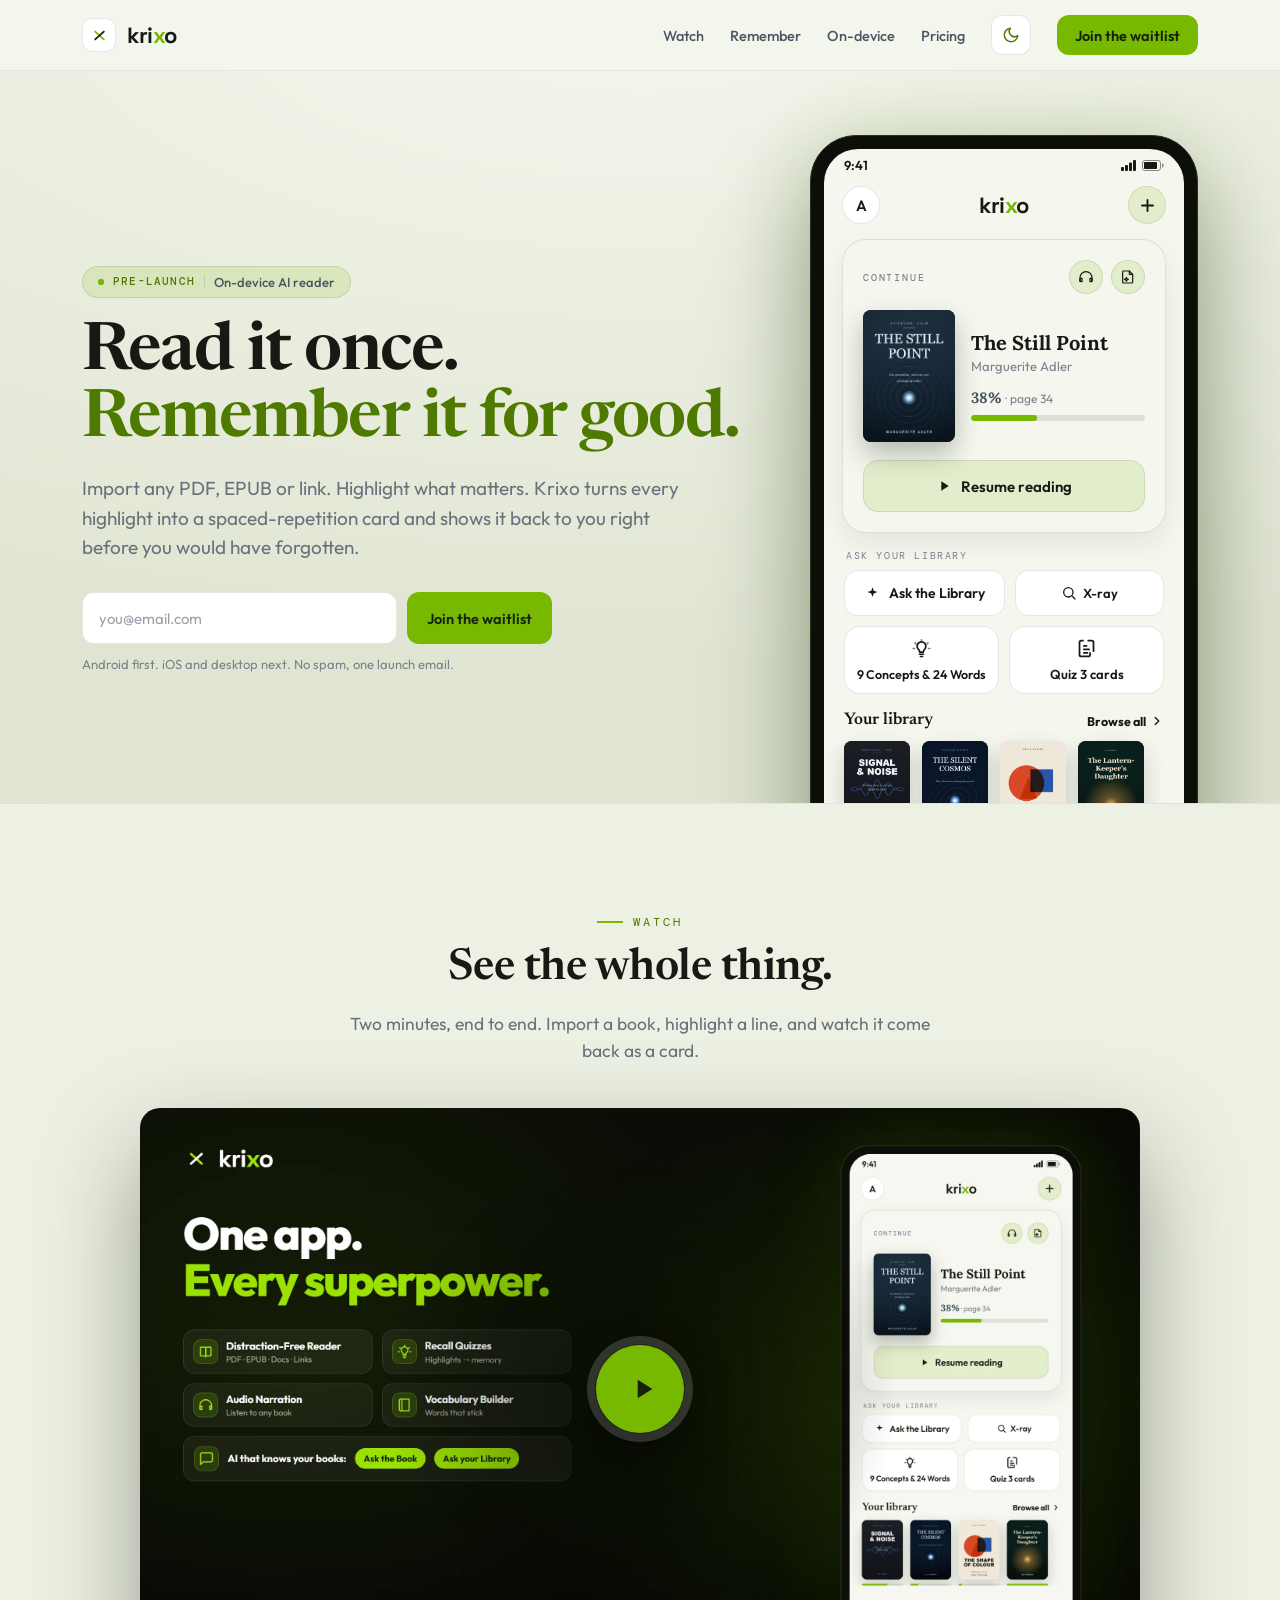
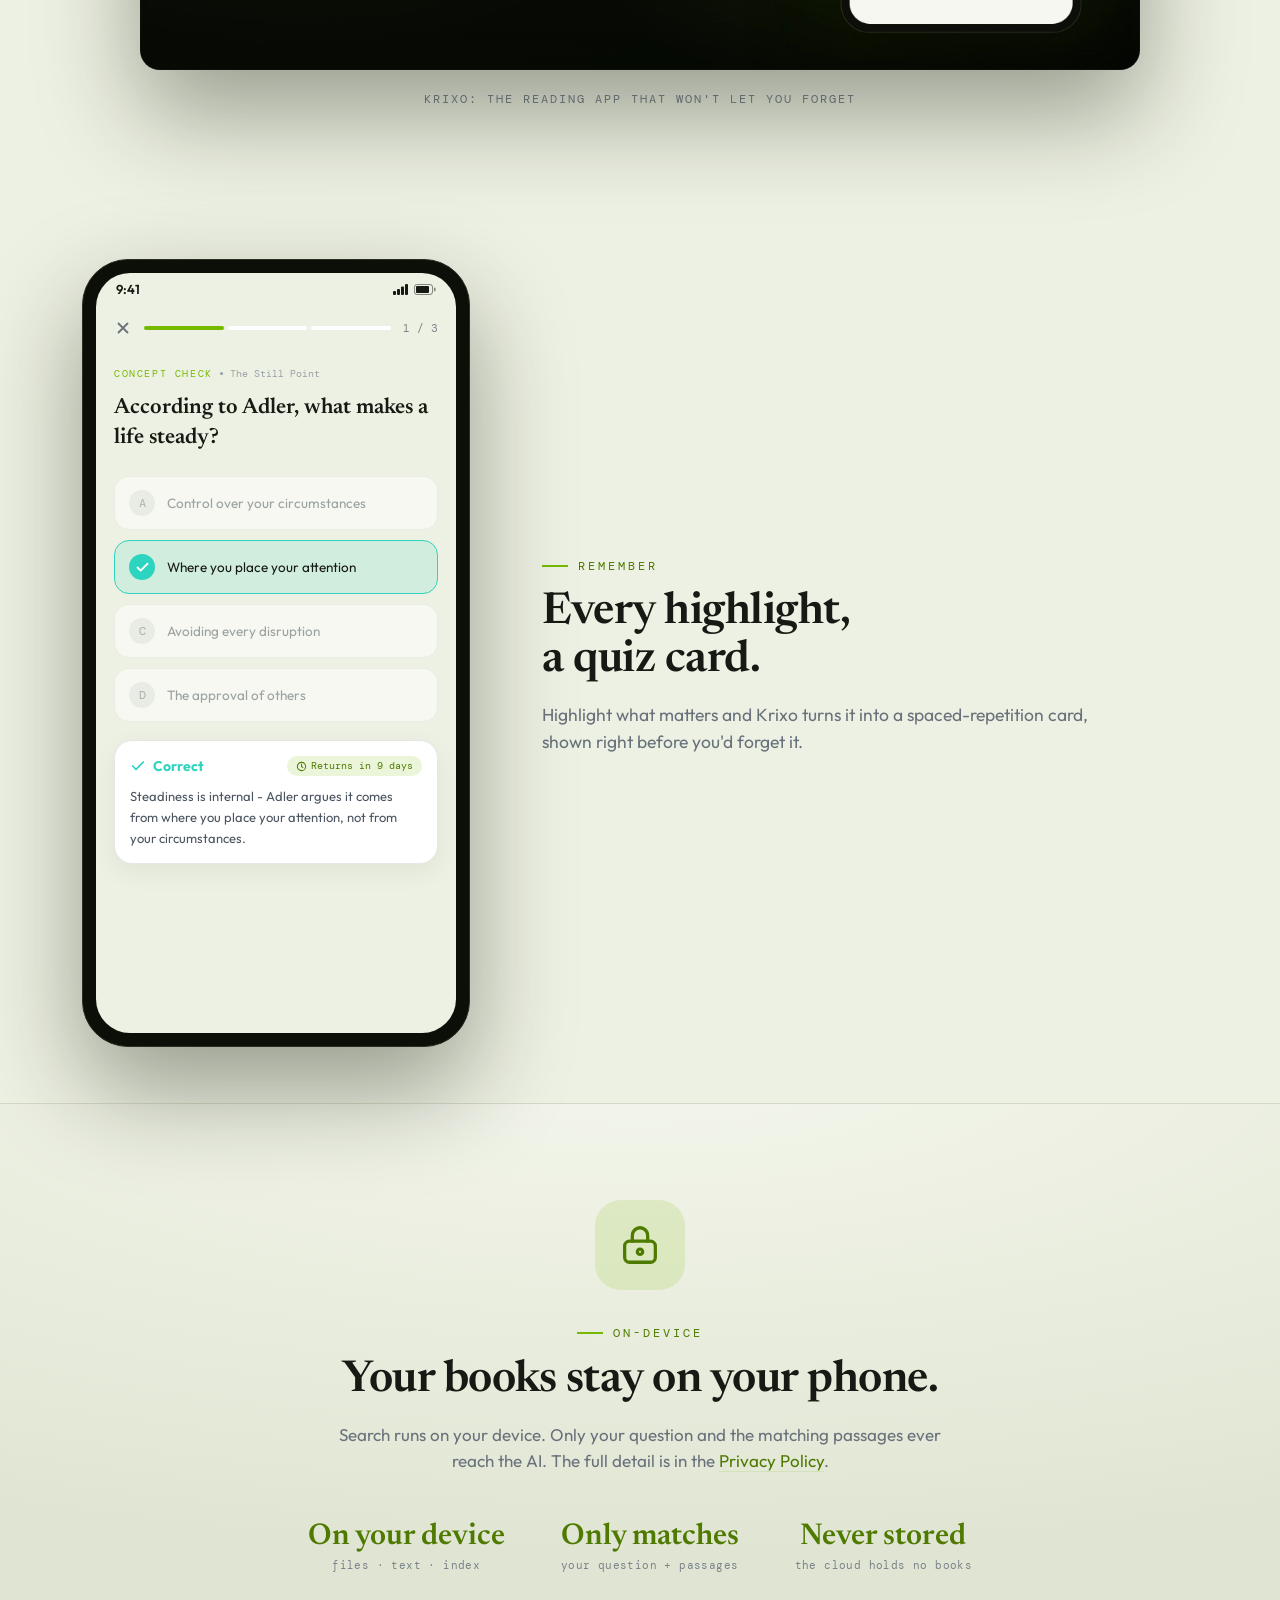
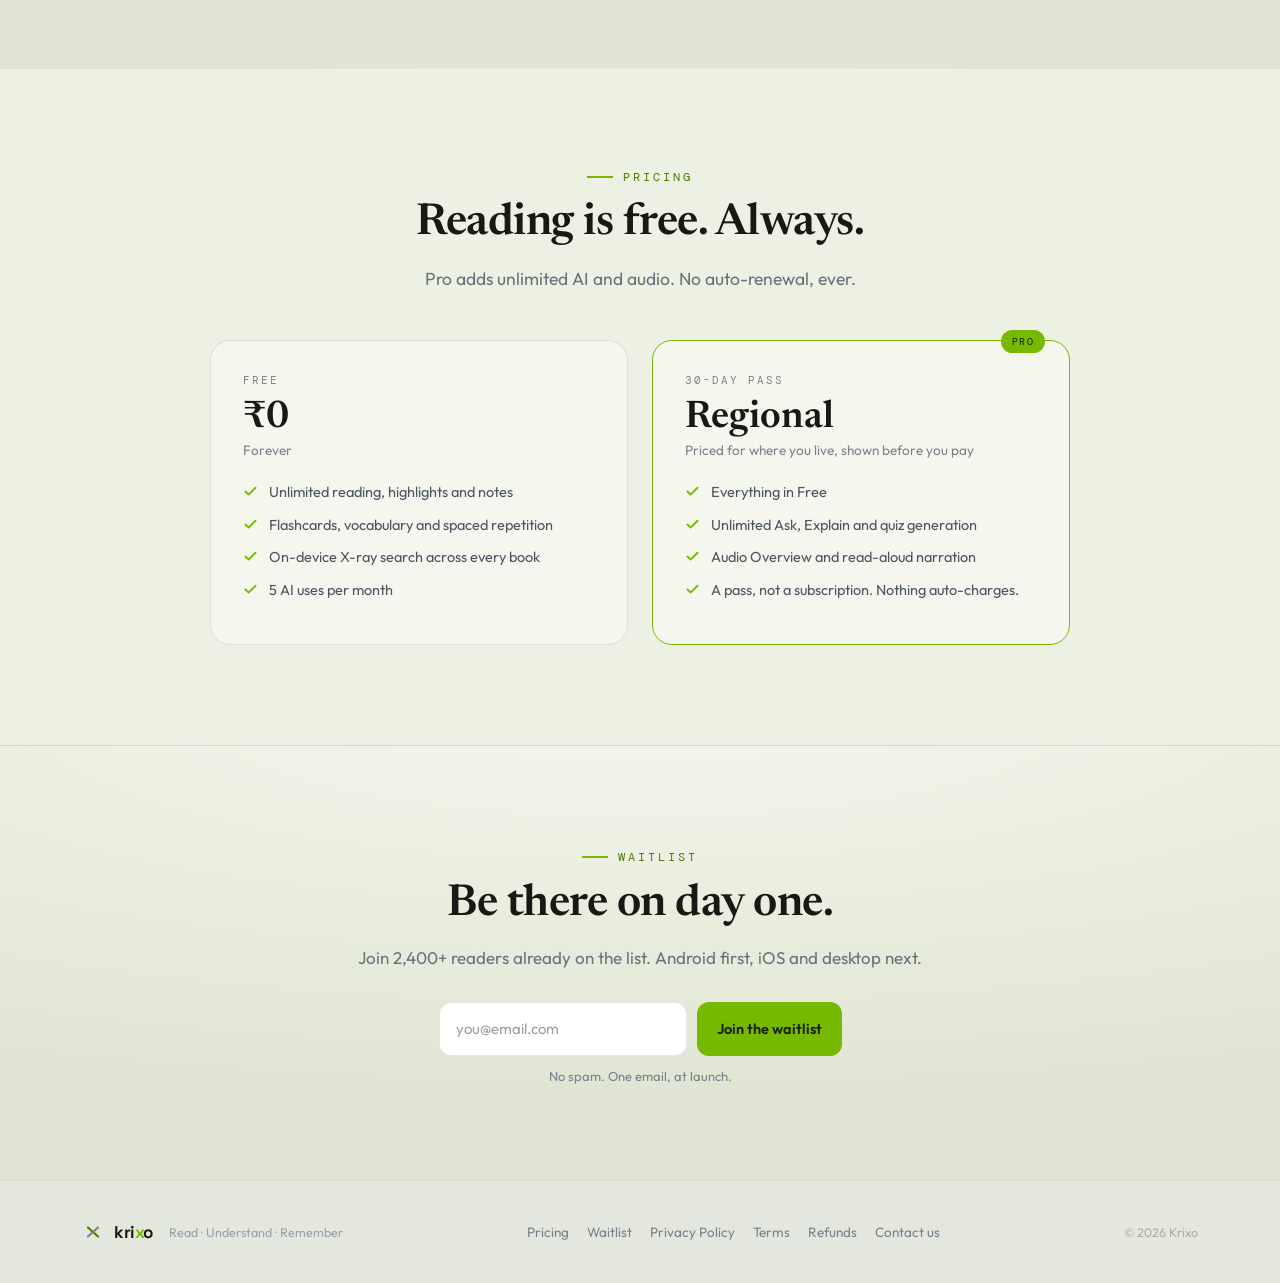
==== index.html @ a75afe68 "Cut the redundant feature tour The video is a two-minute tour of the whole app. The page then re-sho" ====
<!DOCTYPE html>
<html lang="en">
<head>
<meta charset="utf-8">
<meta name="viewport" content="width=device-width, initial-scale=1">
<title>Krixo - Read it once. Remember it for good.</title>
<meta name="description" content="Krixo is an on-device AI reader. Import any PDF, EPUB or link, highlight what matters, and every highlight becomes a spaced-repetition card so you actually remember it.">
<meta name="theme-color" content="#EDF1E3" id="metaThemeColor">
<link rel="canonical" href="https://krixo.in/">
<meta property="og:type" content="website">
<meta property="og:url" content="https://krixo.in/">
<meta property="og:title" content="Krixo - Read it once. Remember it for good.">
<meta property="og:description" content="An on-device AI reader. Every highlight becomes a spaced-repetition card.">
<meta property="og:image" content="https://krixo.in/og-image.png">
<meta property="og:image:width" content="1200">
<meta property="og:image:height" content="630">
<meta property="og:image:alt" content="Krixo - Read it once. Remember it for good.">
<meta name="twitter:card" content="summary_large_image">
<meta name="twitter:title" content="Krixo - Read it once. Remember it for good.">
<meta name="twitter:description" content="An on-device AI reader. Every highlight becomes a spaced-repetition card.">
<meta name="twitter:image" content="https://krixo.in/og-image.png">
<link rel="preconnect" href="https://fonts.googleapis.com">
<link rel="preconnect" href="https://fonts.gstatic.com" crossorigin>
<link href="https://fonts.googleapis.com/css2?family=Newsreader:opsz,wght@6..72,500;6..72,600;6..72,700&family=Lora:ital,wght@0,400;0,500;0,700;1,400&family=Outfit:wght@300;400;500;600;700&family=Space+Grotesk:wght@500;700&family=DM+Mono:wght@400;500&display=swap" rel="stylesheet">
<style>
/* ---------- tokens: page chrome (Lime default / Onyx dark) ---------- */
:root{
  --bg:#EDF1E3; --paper:#F5F7EF; --paper3:#FFFFFF;
  --ink:#171A14; --ink2:#4B5560; --ink3:#69727B; --muted:#79828A; --muted2:#98A0A8;
  --rule:rgba(20,28,12,0.10); --rule2:rgba(20,28,12,0.06);
  --signal:#77B900; --signalD:#4F7A00; --signalBg:rgba(119,185,0,0.15); --onAccent:#15210A;
  --navbg:rgba(245,247,239,0.82); --footbg:#E4E7DD; --copy:#A8AEA4;
  --backdrop:radial-gradient(120% 90% at 50% -10%, #F4F6EC 0%, #E9EDDE 55%, #E0E5D3 100%);
  --glow:0 42px 100px rgba(20,28,12,0.40), 0 0 70px rgba(119,185,0,0.12);
  --shadow:0 42px 100px rgba(20,28,12,0.40);
  --ps:1;
}
:root[data-theme="dark"]{
  --bg:#0B0B0D; --paper:#12151A; --paper3:#0E1116;
  --ink:#F2F4F8; --ink2:#A7ABB3; --ink3:#9AA0AB; --muted:#86868C; --muted2:#6E747F;
  --rule:rgba(255,255,255,0.10); --rule2:rgba(255,255,255,0.06);
  --signal:#F5B63A; --signalD:#F5B63A; --signalBg:rgba(245,182,58,0.13); --onAccent:#1a1205;
  --navbg:rgba(11,11,13,0.75); --footbg:#08080A; --copy:#52575F;
  --backdrop:radial-gradient(120% 90% at 50% -10%, #16181F 0%, #0E1014 55%, #0B0B0D 100%);
  --glow:0 42px 100px rgba(0,0,0,0.6), 0 0 70px rgba(245,182,58,0.10);
  --shadow:0 42px 100px rgba(0,0,0,0.6);
}
*{box-sizing:border-box}
[hidden]{display:none !important}
html{scroll-behavior:smooth}
body{margin:0;background:var(--bg);color:var(--ink2);
  font-family:'Outfit',system-ui,sans-serif;-webkit-font-smoothing:antialiased;overflow-x:hidden;}
img{max-width:100%}
.wrap{max-width:1180px;margin:0 auto;padding:0 32px}

/* ---------- type ---------- */
.eyebrow{display:inline-flex;align-items:center;gap:10px;font-family:'DM Mono',ui-monospace,monospace;
  font-size:12px;letter-spacing:3px;color:var(--signalD);text-transform:uppercase;margin-bottom:16px}
.eyebrow .rule{width:26px;height:2px;background:var(--signal);flex:none}
.dtitle{font-family:'Newsreader',Georgia,serif;font-weight:600;font-size:44px;line-height:1.08;
  letter-spacing:-0.5px;color:var(--ink);margin:0}
.dsub{font-size:17.5px;line-height:1.55;color:var(--ink3);margin:16px 0 0;max-width:34em}

/* ---------- phone ---------- */
.pw{width:calc(388px * var(--ps));height:calc(788px * var(--ps));flex:none}
.pf{width:388px;height:788px;border-radius:46px;background:#0c0e08;padding:13px;
  border:1px solid #2c2f24;box-shadow:var(--shadow);transform:scale(var(--ps));transform-origin:0 0}
.pf.glow{box-shadow:var(--glow)}
.ps{width:360px;height:760px;border-radius:34px;overflow:hidden;background:#EDF1E3;position:relative}

/* ---------- nav ---------- */
.nav{position:sticky;top:0;z-index:50;background:var(--navbg);backdrop-filter:blur(16px);
  border-bottom:1px solid var(--rule2)}
.navin{display:flex;align-items:center;justify-content:space-between;padding:15px 32px;max-width:1180px;margin:0 auto}
.brand{display:flex;align-items:center;gap:11px;text-decoration:none}
.brandbox{width:34px;height:34px;border-radius:10px;background:var(--paper3);border:1px solid var(--rule);
  display:grid;place-items:center}
.wordmark{font-family:'Space Grotesk',sans-serif;font-weight:700;font-size:22px;letter-spacing:-0.5px;color:var(--ink)}
.wordmark .x{color:var(--signal)}
.navr{display:flex;align-items:center;gap:26px}
.kx-link{color:var(--ink2);text-decoration:none;font-size:14.5px;font-weight:500}
.kx-link:hover{color:var(--signalD)}
.kx-cta{display:inline-flex;align-items:center;justify-content:center;height:44px;padding:0 20px;border:0;
  border-radius:12px;background:var(--signal);color:var(--onAccent);font-family:'Outfit',sans-serif;
  font-weight:600;font-size:14.5px;text-decoration:none;cursor:pointer;white-space:nowrap;
  transition:transform .16s}
.kx-cta:hover{transform:translateY(-1px)}
.navr .kx-cta{height:40px;padding:0 18px}
.themebtn{display:inline-flex;align-items:center;justify-content:center;width:40px;height:40px;border-radius:11px;
  background:var(--paper3);border:1px solid var(--rule);color:var(--signalD);cursor:pointer;flex:none;padding:0;
  transition:transform .18s,border-color .18s}
.themebtn:hover{transform:translateY(-1px);border-color:var(--signal)}
.themebtn .ic-sun{display:none}
:root[data-theme="dark"] .themebtn .ic-sun{display:block}
:root[data-theme="dark"] .themebtn .ic-moon{display:none}

/* ---------- hero ---------- */
.hero{position:relative;background:var(--backdrop);border-bottom:1px solid var(--rule2);overflow:hidden}
.heroin{max-width:1180px;margin:0 auto;padding:64px 32px 0;display:grid;
  grid-template-columns:1fr auto;gap:56px;align-items:center}
.h1{font-family:'Newsreader',Georgia,serif;font-weight:600;font-size:66px;line-height:1.02;
  letter-spacing:-1.5px;color:var(--ink);margin:22px 0 0}
.h1 .accent{color:var(--signalD)}
.herosub{font-size:19px;line-height:1.55;color:var(--ink3);margin:20px 0 0;max-width:32em}
.badge{display:inline-flex;align-items:center;gap:9px;height:32px;padding:0 15px;border-radius:999px;
  background:var(--signalBg);border:1px solid var(--rule)}
.ping{position:relative;display:inline-flex;width:6px;height:6px}
.ping i{position:absolute;inset:0;border-radius:50%;background:var(--signal);animation:kxPing 1.9s cubic-bezier(0,0,0.2,1) infinite}
.ping b{position:relative;width:6px;height:6px;border-radius:50%;background:var(--signal)}
@keyframes kxPing{0%{transform:scale(1);opacity:.55}70%,100%{transform:scale(2.6);opacity:0}}
.badge .lbl{font-family:'DM Mono',monospace;font-size:10.5px;font-weight:500;letter-spacing:1.2px;
  color:var(--signalD);text-transform:uppercase}
.badge .div{width:1px;height:13px;background:var(--rule)}
.badge .desc{font-size:13px;font-weight:500;color:var(--ink2)}
.phclip{margin-bottom:-120px}

/* ---------- waitlist ---------- */
.wl-region{margin-top:30px}
.wl-formEl{display:flex;gap:10px;max-width:470px}
.hp{display:none}
.kx-input{flex:1;min-width:0;height:52px;padding:0 16px;border-radius:12px;background:var(--paper3);
  border:1px solid var(--rule);color:var(--ink);font-family:'Outfit',sans-serif;font-size:15px;outline:none}
.kx-input::placeholder{color:var(--muted2)}
.kx-input:focus{border-color:var(--signal)}
.wl-formEl .kx-cta{height:52px;flex:none}
.wl-note{font-size:13px;color:var(--muted);margin-top:12px}
.wl-done-wrap{display:inline-flex;align-items:center;gap:10px;padding:14px 18px;border-radius:12px;
  background:var(--signalBg);border:1px solid var(--rule);color:var(--signalD);font-size:15px;font-weight:500}

/* ---------- video ---------- */
.video{padding:110px 0 96px;background:var(--bg)}
.vhead{text-align:center;margin-bottom:44px;display:flex;flex-direction:column;align-items:center}
.vframe{position:relative;max-width:1000px;margin:0 auto;border-radius:20px;overflow:hidden;
  border:1px solid var(--rule);background:#0c0e08;box-shadow:var(--shadow);aspect-ratio:16/9}
.vframe picture{display:block;width:100%;height:100%}
.vframe img,.vframe iframe{display:block;width:100%;height:100%;border:0}
/* light scrim behind the disc only; the poster art is already dark and high contrast */
.vshade{position:absolute;inset:0;pointer-events:none;
  background:radial-gradient(26% 44% at 50% 50%, rgba(0,0,0,.50) 0%, rgba(0,0,0,.18) 62%, transparent 100%);
  transition:opacity .18s}
.vbtn{position:absolute;inset:0;display:grid;place-items:center;background:transparent;border:0;cursor:pointer;padding:0}
.vbtn .disc{width:88px;height:88px;border-radius:999px;background:var(--signal);display:grid;place-items:center;
  box-shadow:0 0 0 1px rgba(0,0,0,.30), 0 0 0 9px rgba(255,255,255,.16), 0 20px 46px rgba(0,0,0,.55);
  transition:transform .18s,box-shadow .18s}
.vbtn .disc svg{margin-left:5px}
.vbtn:hover .disc,.vbtn:focus-visible .disc{transform:scale(1.06);
  box-shadow:0 0 0 1px rgba(0,0,0,.30), 0 0 0 14px rgba(255,255,255,.22), 0 20px 46px rgba(0,0,0,.55)}
.vbtn:focus-visible{outline:none}
.vframe:hover .vshade{opacity:.82}
.vcap{text-align:center;font-family:'DM Mono',monospace;font-size:11.5px;letter-spacing:2px;
  color:var(--muted);text-transform:uppercase;margin-top:22px}

/* ---------- features ---------- */
.feat{max-width:1180px;margin:0 auto;padding:56px 32px;display:grid;
  grid-template-columns:auto 1fr;gap:72px;align-items:center}
.feat.flip{grid-template-columns:1fr auto}
.feat.flip .txtcol{order:1}

/* ---------- privacy ---------- */
.privacy{background:var(--backdrop);border-top:1px solid var(--rule2);border-bottom:1px solid var(--rule2);
  padding:96px 0;text-align:center}
.lockbox{width:90px;height:90px;border-radius:26px;background:var(--signalBg);display:grid;place-items:center;
  margin:0 auto 28px;color:var(--signalD)}
.ptitle{font-family:'Newsreader',Georgia,serif;font-weight:600;font-size:44px;letter-spacing:-0.5px;
  color:var(--ink);margin:0 auto;max-width:820px;line-height:1.1}
.psub{font-size:17px;color:var(--ink3);margin:16px auto 0;max-width:640px;line-height:1.55}
.stats{display:flex;justify-content:center;gap:56px;margin-top:48px;flex-wrap:wrap}
.psub .plink{color:var(--signalD);text-decoration:none;border-bottom:1px solid var(--signalBg)}
.psub .plink:hover{border-bottom-color:var(--signal)}
.stat .n{font-family:'Newsreader',Georgia,serif;font-weight:600;font-size:30px;color:var(--signalD)}
.stat .d{font-family:'DM Mono',monospace;font-size:11px;color:var(--muted);margin-top:6px;letter-spacing:.4px}

/* ---------- pricing ---------- */
.pricing{padding:100px 0}
.phead{text-align:center;display:flex;flex-direction:column;align-items:center;margin-bottom:48px}
.plans{display:grid;grid-template-columns:1fr 1fr;gap:24px;max-width:860px;margin:0 auto}
.plan{background:var(--paper);border:1px solid var(--rule);border-radius:20px;padding:32px}
.plan.pro{border-color:var(--signal);position:relative}
.plan .pname{font-family:'DM Mono',monospace;font-size:11px;letter-spacing:2px;text-transform:uppercase;color:var(--muted)}
.plan .price{font-family:'Newsreader',Georgia,serif;font-weight:600;font-size:38px;color:var(--ink);margin:12px 0 4px}
.plan .per{font-size:13.5px;color:var(--muted)}
.plan ul{list-style:none;margin:22px 0 0;padding:0}
.plan li{display:flex;gap:11px;align-items:flex-start;margin:11px 0;font-size:14.5px;color:var(--ink2);line-height:1.5}
.plan li svg{flex:none;margin-top:3px;color:var(--signal)}
.tag{position:absolute;top:-11px;right:24px;background:var(--signal);color:var(--onAccent);
  font-family:'DM Mono',monospace;font-size:10px;letter-spacing:1.4px;text-transform:uppercase;
  padding:5px 11px;border-radius:999px}

/* ---------- final cta ---------- */
.final{background:var(--backdrop);border-top:1px solid var(--rule2);padding:96px 0;text-align:center}
.final .wl-region{display:flex;flex-direction:column;align-items:center}
.final .wl-formEl{width:100%;max-width:470px}
.final .kx-input,.final .wl-formEl .kx-cta{height:54px}

/* ---------- footer ---------- */
.foot{background:var(--footbg);border-top:1px solid var(--rule2)}
.footin{max-width:1180px;margin:0 auto;padding:40px 32px;display:flex;align-items:center;
  justify-content:space-between;flex-wrap:wrap;gap:20px}
.footbrand{display:flex;align-items:center;gap:10px}
.foottag{font-size:12.5px;color:var(--muted2);margin-left:6px}
.footer-links{display:flex;gap:18px;align-items:center;flex-wrap:nowrap}
.footer-links a{color:var(--muted);text-decoration:none;font-size:13.5px;white-space:nowrap}
.footer-links a:hover{color:var(--signalD)}
.copy{font-size:12.5px;color:var(--copy)}

/* ---------- responsive ---------- */
@media (max-width:1180px){:root{--ps:.86}}
@media (max-width:1080px){
  .heroin{grid-template-columns:1fr;padding-top:52px;gap:34px;justify-items:center;text-align:center}
  .heroin .txtcol{display:flex;flex-direction:column;align-items:center}
  .herosub{margin-left:auto;margin-right:auto}
  .h1{font-size:52px}
  .feat,.feat.flip{grid-template-columns:1fr;gap:36px;justify-items:center;text-align:center}
  .feat .phcol,.feat .txtcol{order:unset !important}
  .feat .txtcol{display:flex;flex-direction:column;align-items:center}
  .dsub{margin-left:auto;margin-right:auto}
  .phclip{margin-bottom:-90px}
}
@media (max-width:980px){:root{--ps:.78}.plans{grid-template-columns:1fr}}
@media (max-width:760px){
  .navr .kx-link{display:none}
  .h1{font-size:40px;letter-spacing:-1px}
  .dtitle,.ptitle{font-size:31px}
  .wrap,.navin,.feat,.footin,.heroin{padding-left:20px;padding-right:20px}
  .video{padding:72px 0 64px}
  .privacy,.final,.pricing{padding:64px 0}
  .stats{gap:32px}
  .vbtn .disc{width:64px;height:64px}
}
@media (max-width:560px){
  :root{--ps:.72}
  .wl-formEl{flex-direction:column;max-width:100%;width:100%}
  .wl-formEl .kx-input,.wl-formEl .kx-cta{width:100%;flex:none}
  .footin{justify-content:center;text-align:center}
  .footer-links{gap:12px;flex-wrap:wrap;justify-content:center}
  .footer-links a{font-size:12px}
}
@media (prefers-reduced-motion:reduce){
  html{scroll-behavior:auto}
  .ping i{animation:none}
  *{transition:none !important}
}
</style>
</head>
<body>

<!-- ===================== NAV ===================== -->
<header class="nav">
  <div class="navin">
    <a class="brand" href="/">
      <div class="brandbox"><svg width="19" height="19" viewBox="0 0 48 48" fill="none"><path d="M13 14l22 20" stroke="var(--signal)" stroke-width="4.4" stroke-linecap="round"/><path d="M35 14L13 34" stroke="var(--ink)" stroke-width="4.4" stroke-linecap="round"/></svg></div>
      <span class="wordmark">kri<span class="x">x</span>o</span>
    </a>
    <nav class="navr">
      <a class="kx-link" href="#watch">Watch</a>
      <a class="kx-link" href="#remember">Remember</a>
      <a class="kx-link" href="#on-device">On-device</a>
      <a class="kx-link" href="#pricing">Pricing</a>
      <button id="themeToggle" class="themebtn" type="button" aria-label="Switch theme" title="Switch theme">
        <svg class="ic-moon" width="18" height="18" viewBox="0 0 24 24" fill="none" stroke="currentColor" stroke-width="2" stroke-linecap="round" stroke-linejoin="round"><path d="M21 12.8A9 9 0 1111.2 3 7 7 0 0021 12.8z"/></svg>
        <svg class="ic-sun" width="18" height="18" viewBox="0 0 24 24" fill="none" stroke="currentColor" stroke-width="2" stroke-linecap="round" stroke-linejoin="round"><circle cx="12" cy="12" r="4"/><path d="M12 2v2M12 20v2M4.9 4.9l1.4 1.4M17.7 17.7l1.4 1.4M2 12h2M20 12h2M4.9 19.1l1.4-1.4M17.7 6.3l1.4-1.4"/></svg>
      </button>
      <a class="kx-cta" href="#waitlist">Join the waitlist</a>
    </nav>
  </div>
</header>

<!-- ===================== HERO ===================== -->
<section class="hero">
  <div class="heroin">
    <div class="txtcol">
      <div class="badge">
        <span class="ping"><i></i><b></b></span>
        <span class="lbl">Pre-launch</span>
        <span class="div"></span>
        <span class="desc">On-device AI reader</span>
      </div>
      <h1 class="h1">Read it once.<br><span class="accent">Remember it for good.</span></h1>
      <p class="herosub">Import any PDF, EPUB or link. Highlight what matters. Krixo turns every highlight into a spaced-repetition card and shows it back to you right before you would have forgotten.</p>
      <div class="wl-region">
      <div class="wl-form-wrap">
        <form class="wl-formEl" name="waitlist" method="POST" data-netlify="true" netlify-honeypot="bot-field" novalidate>
          <input type="hidden" name="form-name" value="waitlist">
          <input type="hidden" name="source" value="hero">
          <p class="hp"><label>Leave this empty <input name="bot-field"></label></p>
          <input class="kx-input wl-email" type="email" name="email" required placeholder="you@email.com" aria-label="Email address">
          <button class="kx-cta" type="submit">Join the waitlist</button>
        </form>
        <div class="wl-note">Android first. iOS and desktop next. No spam, one launch email.</div>
      </div>
      <div class="wl-done-wrap" hidden>
        <svg width="18" height="18" viewBox="0 0 24 24" fill="none" stroke="currentColor" stroke-width="3" stroke-linecap="round" stroke-linejoin="round"><path d="M20 6L9 17l-5-5"/></svg>
        <span>You're on the list. We'll email you once, at launch.</span>
      </div>
    </div>
    </div>
    <div class="phcol phclip"><div class="pw"><div class="pf glow"><div class="ps"><div style="width: 100%; height: 100%; background: rgb(245, 247, 239); display: flex; flex-direction: column;"><div style="height: 32px; display: flex; align-items: center; justify-content: space-between; padding: 0px 20px; flex-shrink: 0;"><span style="font-family: Outfit, system-ui, sans-serif; font-weight: 600; font-size: 13px; color: rgb(23, 26, 20);">9:41</span><div style="display: flex; align-items: center; gap: 5px;"><svg width="16" height="11" viewBox="0 0 16 11" fill="#171A14"><rect x="0" y="7" width="3" height="4" rx="1"></rect><rect x="4" y="5" width="3" height="6" rx="1"></rect><rect x="8" y="2.5" width="3" height="8.5" rx="1"></rect><rect x="12" y="0" width="3" height="11" rx="1"></rect></svg><svg width="22" height="11" viewBox="0 0 22 11" fill="none"><rect x="0.5" y="0.5" width="18" height="10" rx="2.5" stroke="#171A14" opacity="0.5"></rect><rect x="2" y="2" width="13" height="7" rx="1" fill="#171A14"></rect><rect x="20" y="3.5" width="1.5" height="4" rx="0.75" fill="#171A14" opacity="0.5"></rect></svg></div></div><div style="height: 48px; display: flex; align-items: center; padding: 0px 18px; opacity: 1; transform: translateY(0px);"><div style="width: 38px; height: 38px; border-radius: 999px; background: rgb(255, 255, 255); border: 1px solid rgba(20, 28, 12, 0.1); display: grid; place-items: center; font-family: Outfit, system-ui, sans-serif; font-weight: 600; font-size: 15px; color: rgb(23, 26, 20);">A</div><div style="flex: 1 1 0%; display: flex; justify-content: center;"><div style="display: flex; align-items: center; gap: 10px;"><div><div style="font-family: &quot;Space Grotesk&quot;, system-ui, sans-serif; font-weight: 700; font-size: 22px; color: rgb(23, 26, 20); letter-spacing: -0.6px; line-height: 1;">kri<span style="color: rgb(119, 185, 0);">x</span>o</div></div></div></div><div style="width: 38px; height: 38px; border-radius: 999px; background: rgba(119, 185, 0, 0.15); border: 1px solid rgba(20, 28, 12, 0.1); display: grid; place-items: center;"><svg width="19" height="19" viewBox="0 0 24 24" fill="none" stroke-linecap="round" stroke-linejoin="round" stroke="#171A14" stroke-width="2.4"><path d="M12 5v14M5 12h14"></path></svg></div></div><div style="padding: 10px 18px 0px; opacity: 1; transform: translateY(0px);"><div style="background: rgb(245, 247, 239); border-radius: 24px; border: 1px solid rgba(20, 28, 12, 0.1); padding: 20px; box-shadow: rgba(20, 28, 12, 0.07) 0px 12px 26px;"><div style="display: flex; align-items: center; justify-content: space-between;"><div style="font-family: &quot;DM Mono&quot;, ui-monospace, monospace; font-size: 10px; letter-spacing: 1.8px; color: rgb(105, 114, 123); text-transform: uppercase;">Continue</div><div style="display: flex; gap: 8px;"><div style="width: 34px; height: 34px; border-radius: 999px; background: rgba(119, 185, 0, 0.15); border: 1px solid rgba(20, 28, 12, 0.1); display: grid; place-items: center;"><svg width="16" height="16" viewBox="0 0 24 24" fill="none" stroke-linecap="round" stroke-linejoin="round" stroke="#171A14" stroke-width="1.9"><path d="M3 18v-5a9 9 0 0118 0v5"></path><path d="M18 14h2a1 1 0 011 1v3a1 1 0 01-1 1h-2zM6 14H4a1 1 0 00-1 1v3a1 1 0 001 1h2z"></path></svg></div><div style="width: 34px; height: 34px; border-radius: 999px; background: rgba(119, 185, 0, 0.15); border: 1px solid rgba(20, 28, 12, 0.1); display: grid; place-items: center;"><svg width="16" height="16" viewBox="0 0 24 24" fill="none" stroke-linecap="round" stroke-linejoin="round" stroke="#171A14" stroke-width="1.8"><path d="M5 3h9l5 5v12a1 1 0 01-1 1H5a1 1 0 01-1-1V4a1 1 0 011-1z"></path><path d="M14 3v5h5"></path><path d="M9.6 12.6l.9 2 2 .9-2 .9-.9 2-.9-2-2-.9 2-.9z"></path></svg></div></div></div><div style="display: flex; gap: 16px; margin-top: 16px; align-items: center;"><div style="box-shadow: rgba(20, 28, 12, 0.28) 0px 12px 26px; border-radius: 8px;"><div style="width: 92px; height: 132px; border-radius: 8px; background: rgb(21, 37, 52); overflow: hidden; position: relative; box-shadow: rgba(255, 255, 255, 0.06) 0px 0px 0px 1px inset;"><img src="assets/covers/stillpoint.png" alt="" style="position: absolute; inset: 0px; width: 100%; height: 100%; object-fit: cover; display: block;"></div></div><div style="flex: 1 1 0%; min-width: 0px;"><div style="font-family: Lora, Georgia, serif; font-weight: 700; font-size: 20px; color: rgb(23, 26, 20); line-height: 1.2;">The Still Point</div><div style="font-family: Outfit, system-ui, sans-serif; font-size: 13px; color: rgb(121, 130, 138); margin-top: 3px;">Marguerite Adler</div><div style="margin-top: 14px; font-family: Lora, Georgia, serif; font-weight: 700; font-size: 15px; color: rgb(75, 85, 96);">38%<span style="font-family: Outfit, system-ui, sans-serif; font-weight: 400; font-size: 12px; color: rgb(121, 130, 138);">  ·  page 34</span></div><div style="height: 6px; border-radius: 999px; background: rgba(20, 28, 12, 0.1); overflow: hidden; margin-top: 8px;"><div style="width: 38%; height: 100%; background: rgb(119, 185, 0); border-radius: 999px;"></div></div></div></div><div style="height: 52px; border-radius: 15px; background: rgba(119, 185, 0, 0.15); border: 1px solid rgba(20, 28, 12, 0.1); display: flex; align-items: center; justify-content: center; gap: 9px; margin-top: 18px;"><svg width="16" height="16" viewBox="0 0 24 24" fill="#171A14"><path d="M8 5v14l11-7z"></path></svg><span style="font-family: Outfit, system-ui, sans-serif; font-weight: 600; font-size: 15px; color: rgb(23, 26, 20);">Resume reading</span></div></div></div><div style="padding: 16px 22px 0px; opacity: 1; transform: translateY(0px);"><div style="font-family: &quot;DM Mono&quot;, ui-monospace, monospace; font-size: 10px; letter-spacing: 1.6px; color: rgb(121, 130, 138); text-transform: uppercase;">Ask your library</div></div><div style="display: flex; gap: 10px; padding: 8px 20px 0px; opacity: 1; transform: translateY(0px);"><div style="flex: 1 1 0%; background: rgb(255, 255, 255); border-radius: 14px; border: 1px solid rgba(20, 28, 12, 0.1); padding: 13px 14px; display: flex; align-items: center; justify-content: center; gap: 8px;"><svg width="17" height="17" viewBox="0 0 24 24" fill="#171A14"><path d="M12 3l1.7 5.1L19 10l-5.3 1.9L12 17l-1.7-5.1L5 10l5.3-1.9z"></path></svg><span style="font-family: Outfit, system-ui, sans-serif; font-weight: 600; font-size: 14px; color: rgb(23, 26, 20);">Ask the Library</span></div><div style="flex: 1 1 0%; background: rgb(255, 255, 255); border-radius: 14px; border: 1px solid rgba(20, 28, 12, 0.1); padding: 13px 8px; display: flex; align-items: center; justify-content: center; gap: 6px;"><svg width="16" height="16" viewBox="0 0 24 24" fill="none" stroke-linecap="round" stroke-linejoin="round" stroke="#171A14" stroke-width="2"><circle cx="11" cy="11" r="7"></circle><path d="M21 21l-4-4"></path></svg><span style="font-family: Outfit, system-ui, sans-serif; font-weight: 600; font-size: 13px; color: rgb(23, 26, 20);">X-ray</span></div></div><div style="display: flex; gap: 10px; padding: 10px 20px 0px; opacity: 1; transform: translateY(0px);"><div style="flex: 1 1 0%; background: rgb(255, 255, 255); border-radius: 16px; border: 1px solid rgba(20, 28, 12, 0.1); padding: 11px 10px; display: flex; flex-direction: column; align-items: center; gap: 7px;"><svg width="21" height="21" viewBox="0 0 24 24" fill="none" stroke-linecap="round" stroke-linejoin="round" stroke="#171A14" stroke-width="1.9"><path d="M12 2v1.6M4.6 5.6l1.1 1.1M19.4 5.6l-1.1 1.1M2.5 12H4M20 12h1.5" opacity="0.55"></path><path d="M15.5 13A5 5 0 1 0 8.5 13c.8.7 1.2 1.5 1.3 2.4l.1.8h4.2l.1-.8c.1-.9.5-1.7 1.3-2.4z"></path><path d="M9.7 18.6h4.6M10.8 21.1h2.4"></path></svg><span style="font-family: Outfit, system-ui, sans-serif; font-weight: 600; font-size: 12.5px; color: rgb(23, 26, 20); text-align: center; line-height: 1.28;">9 Concepts &amp; 24 Words</span></div><div style="flex: 1 1 0%; background: rgb(255, 255, 255); border-radius: 16px; border: 1px solid rgba(20, 28, 12, 0.1); padding: 11px 10px; display: flex; flex-direction: column; align-items: center; gap: 7px;"><svg width="21" height="21" viewBox="0 0 24 24" fill="none" stroke-linecap="round" stroke-linejoin="round" stroke="#171A14" stroke-width="2"><path d="M8 3H6a2 2 0 00-2 2v14a2 2 0 002 2h8a2 2 0 002-2v-2"></path><path d="M14 3h4a2 2 0 012 2v10"></path><path d="M9 9h3M9 13h6M9 17h4"></path></svg><span style="font-family: Outfit, system-ui, sans-serif; font-weight: 600; font-size: 13px; color: rgb(23, 26, 20); text-align: center;">Quiz 3 cards</span></div></div><div style="padding: 18px 20px 0px; opacity: 1; transform: translateY(0px); display: flex; align-items: center; justify-content: space-between;"><div style="font-family: Newsreader, Georgia, serif; font-weight: 600; font-size: 17px; color: rgb(23, 26, 20);">Your library</div><div style="display: flex; align-items: center; gap: 4px; font-family: Outfit, system-ui, sans-serif; font-weight: 700; font-size: 12.5px; color: rgb(23, 26, 20);">Browse all <svg width="14" height="14" viewBox="0 0 24 24" fill="none" stroke-linecap="round" stroke-linejoin="round" stroke="#171A14" stroke-width="2.4"><path d="M9 18l6-6-6-6"></path></svg></div></div><div style="display: flex; gap: 12px; padding: 12px 0px 0px 20px; opacity: 1; transform: translateY(0px); overflow: hidden;"><div style="flex-shrink: 0;"><div style="box-shadow: rgba(20, 28, 12, 0.18) 0px 10px 22px; border-radius: 8px;"><div style="width: 66px; height: 96px; border-radius: 8px; background: rgb(22, 24, 29); overflow: hidden; position: relative; box-shadow: rgba(255, 255, 255, 0.06) 0px 0px 0px 1px inset;"><img src="assets/covers/tech.png" alt="" style="position: absolute; inset: 0px; width: 100%; height: 100%; object-fit: cover; display: block;"></div></div><div style="height: 3px; border-radius: 999px; background: rgba(20, 28, 12, 0.1); overflow: hidden; margin-top: 7px;"><div style="width: 62%; height: 100%; background: rgb(119, 185, 0);"></div></div></div><div style="flex-shrink: 0;"><div style="box-shadow: rgba(20, 28, 12, 0.18) 0px 10px 22px; border-radius: 8px;"><div style="width: 66px; height: 96px; border-radius: 8px; background: rgb(10, 26, 48); overflow: hidden; position: relative; box-shadow: rgba(255, 255, 255, 0.06) 0px 0px 0px 1px inset;"><img src="assets/covers/science.png" alt="" style="position: absolute; inset: 0px; width: 100%; height: 100%; object-fit: cover; display: block;"></div></div><div style="height: 3px; border-radius: 999px; background: rgba(20, 28, 12, 0.1); overflow: hidden; margin-top: 7px;"><div style="width: 20%; height: 100%; background: rgb(119, 185, 0);"></div></div></div><div style="flex-shrink: 0;"><div style="box-shadow: rgba(20, 28, 12, 0.18) 0px 10px 22px; border-radius: 8px;"><div style="width: 66px; height: 96px; border-radius: 8px; background: rgb(239, 232, 218); overflow: hidden; position: relative; box-shadow: rgba(255, 255, 255, 0.06) 0px 0px 0px 1px inset;"><img src="assets/covers/arts.png" alt="" style="position: absolute; inset: 0px; width: 100%; height: 100%; object-fit: cover; display: block;"></div></div><div style="height: 3px; border-radius: 999px; background: rgba(20, 28, 12, 0.1); overflow: hidden; margin-top: 7px;"><div style="width: 8%; height: 100%; background: rgb(119, 185, 0);"></div></div></div><div style="flex-shrink: 0;"><div style="box-shadow: rgba(20, 28, 12, 0.18) 0px 10px 22px; border-radius: 8px;"><div style="width: 66px; height: 96px; border-radius: 8px; background: rgb(12, 38, 34); overflow: hidden; position: relative; box-shadow: rgba(255, 255, 255, 0.06) 0px 0px 0px 1px inset;"><img src="assets/covers/fiction.png" alt="" style="position: absolute; inset: 0px; width: 100%; height: 100%; object-fit: cover; display: block;"></div></div><div style="height: 3px; border-radius: 999px; background: rgba(20, 28, 12, 0.1); overflow: hidden; margin-top: 7px;"><div style="height: 100%; background: rgb(119, 185, 0);"></div></div></div></div></div></div></div></div></div>
  </div>
</section>

<!-- ===================== VIDEO ===================== -->
<section class="video" id="watch">
  <div class="wrap">
    <div class="vhead">
      <div class="eyebrow"><span class="rule"></span>Watch</div>
      <h2 class="dtitle">See the whole thing.</h2>
      <p class="dsub" style="text-align:center">Two minutes, end to end. Import a book, highlight a line, and watch it come back as a card.</p>
    </div>
    <div class="vframe" id="vframe" data-id="ywSL9GbbUjQ">
      <picture>
        <source srcset="assets/video-poster.webp" type="image/webp">
        <img src="assets/video-poster.jpg" width="1280" height="720" alt="Krixo: The Reading App That Won't Let You Forget" loading="lazy" decoding="async">
      </picture>
      <span class="vshade"></span>
      <button class="vbtn" id="vbtn" type="button" aria-label="Play the Krixo product video">
        <span class="disc"><svg width="32" height="32" viewBox="0 0 24 24" fill="var(--onAccent)" aria-hidden="true"><path d="M8 5v14l11-7z"/></svg></span>
      </button>
    </div>
    <div class="vcap">Krixo: the reading app that won't let you forget</div>
  </div>
</section>

<!-- ===================== FEATURES ===================== -->

  <section class="feat" id="remember">
    <div class="phcol"><div class="pw"><div class="pf"><div class="ps"><div style="width: 100%; height: 100%; background: rgb(237, 241, 227); display: flex; flex-direction: column;"><div style="height: 32px; display: flex; align-items: center; justify-content: space-between; padding: 0px 20px; flex-shrink: 0;"><span style="font-family: Outfit, system-ui, sans-serif; font-weight: 600; font-size: 13px; color: rgb(23, 26, 20);">9:41</span><div style="display: flex; align-items: center; gap: 5px;"><svg width="16" height="11" viewBox="0 0 16 11" fill="#171A14"><rect x="0" y="7" width="3" height="4" rx="1"></rect><rect x="4" y="5" width="3" height="6" rx="1"></rect><rect x="8" y="2.5" width="3" height="8.5" rx="1"></rect><rect x="12" y="0" width="3" height="11" rx="1"></rect></svg><svg width="22" height="11" viewBox="0 0 22 11" fill="none"><rect x="0.5" y="0.5" width="18" height="10" rx="2.5" stroke="#171A14" opacity="0.5"></rect><rect x="2" y="2" width="13" height="7" rx="1" fill="#171A14"></rect><rect x="20" y="3.5" width="1.5" height="4" rx="0.75" fill="#171A14" opacity="0.5"></rect></svg></div></div><div style="height: 46px; display: flex; align-items: center; gap: 12px; padding: 0px 18px;"><svg width="18" height="18" viewBox="0 0 24 24" fill="none" stroke-linecap="round" stroke-linejoin="round" stroke="#69727B" stroke-width="2.4"><path d="M6 6l12 12M18 6L6 18"></path></svg><div style="flex: 1 1 0%; display: flex; gap: 4px;"><div style="flex: 1 1 0%; height: 4px; border-radius: 2px; background: rgb(119, 185, 0);"></div><div style="flex: 1 1 0%; height: 4px; border-radius: 2px; background: rgb(255, 255, 255);"></div><div style="flex: 1 1 0%; height: 4px; border-radius: 2px; background: rgb(255, 255, 255);"></div></div><span style="font-family: &quot;DM Mono&quot;, ui-monospace, monospace; font-size: 11px; color: rgb(121, 130, 138);">1 / 3</span></div><div style="flex: 1 1 0%; padding: 16px 18px 0px; overflow: hidden;"><div style="display: flex; align-items: center; gap: 7px; margin-bottom: 14px;"><span style="font-family: &quot;DM Mono&quot;, ui-monospace, monospace; font-size: 10px; letter-spacing: 1.6px; color: rgb(119, 185, 0);">CONCEPT CHECK</span><div style="width: 3px; height: 3px; border-radius: 999px; background: rgb(152, 160, 168);"></div><span style="font-family: &quot;DM Mono&quot;, ui-monospace, monospace; font-size: 10px; color: rgb(152, 160, 168);">The Still Point</span></div><div style="font-family: Newsreader, Georgia, serif; font-weight: 600; font-size: 22px; line-height: 1.36; color: rgb(23, 26, 20); margin-bottom: 22px;">According to Adler, what makes a life steady?</div><div style="display: flex; flex-direction: column; gap: 10px;"><div style="display: flex; align-items: center; gap: 12px; padding: 13px 14px; border-radius: 15px; background: rgb(255, 255, 255); border: 1px solid rgba(20, 28, 12, 0.1); opacity: 0.5;"><div style="width: 26px; height: 26px; border-radius: 999px; background: rgba(20, 28, 12, 0.1); display: grid; place-items: center;"><span style="font-family: &quot;DM Mono&quot;, ui-monospace, monospace; font-size: 12px; color: rgb(105, 114, 123);">A</span></div><span style="flex: 1 1 0%; font-family: Outfit, system-ui, sans-serif; font-size: 13.5px; color: rgb(75, 85, 96); line-height: 1.4;">Control over your circumstances</span></div><div style="display: flex; align-items: center; gap: 12px; padding: 13px 14px; border-radius: 15px; background: rgba(45, 212, 191, 0.15); border: 1.5px solid rgb(45, 212, 191); opacity: 1;"><div style="width: 26px; height: 26px; border-radius: 999px; background: rgb(45, 212, 191); display: grid; place-items: center;"><svg width="15" height="15" viewBox="0 0 24 24" fill="none" stroke-linecap="round" stroke-linejoin="round" stroke="#fff" stroke-width="3"><path d="M20 6L9 17l-5-5"></path></svg></div><span style="flex: 1 1 0%; font-family: Outfit, system-ui, sans-serif; font-size: 13.5px; color: rgb(23, 26, 20); line-height: 1.4;">Where you place your attention</span></div><div style="display: flex; align-items: center; gap: 12px; padding: 13px 14px; border-radius: 15px; background: rgb(255, 255, 255); border: 1px solid rgba(20, 28, 12, 0.1); opacity: 0.5;"><div style="width: 26px; height: 26px; border-radius: 999px; background: rgba(20, 28, 12, 0.1); display: grid; place-items: center;"><span style="font-family: &quot;DM Mono&quot;, ui-monospace, monospace; font-size: 12px; color: rgb(105, 114, 123);">C</span></div><span style="flex: 1 1 0%; font-family: Outfit, system-ui, sans-serif; font-size: 13.5px; color: rgb(75, 85, 96); line-height: 1.4;">Avoiding every disruption</span></div><div style="display: flex; align-items: center; gap: 12px; padding: 13px 14px; border-radius: 15px; background: rgb(255, 255, 255); border: 1px solid rgba(20, 28, 12, 0.1); opacity: 0.5;"><div style="width: 26px; height: 26px; border-radius: 999px; background: rgba(20, 28, 12, 0.1); display: grid; place-items: center;"><span style="font-family: &quot;DM Mono&quot;, ui-monospace, monospace; font-size: 12px; color: rgb(105, 114, 123);">D</span></div><span style="flex: 1 1 0%; font-family: Outfit, system-ui, sans-serif; font-size: 13.5px; color: rgb(75, 85, 96); line-height: 1.4;">The approval of others</span></div></div><div style="background: rgb(255, 255, 255); border-radius: 18px; border: 1px solid rgba(20, 28, 12, 0.1); padding: 15px; margin-top: 18px; box-shadow: rgba(20, 28, 12, 0.06) 0px 8px 26px; opacity: 1; transform: translateY(0px);"><div style="display: flex; align-items: center; gap: 7px;"><svg width="16" height="16" viewBox="0 0 24 24" fill="none" stroke-linecap="round" stroke-linejoin="round" stroke="#2DD4BF" stroke-width="2.6"><path d="M20 6L9 17l-5-5"></path></svg><span style="font-family: Outfit, system-ui, sans-serif; font-weight: 700; font-size: 14px; color: rgb(45, 212, 191);">Correct</span><div style="flex: 1 1 0%;"></div><div style="display: flex; align-items: center; gap: 4px; background: rgba(119, 185, 0, 0.15); border-radius: 999px; padding: 4px 9px;"><svg width="11" height="11" viewBox="0 0 24 24" fill="none" stroke-linecap="round" stroke-linejoin="round" stroke="#4F7A00" stroke-width="2.2"><circle cx="12" cy="12" r="9"></circle><path d="M12 7v5l3 2"></path></svg><span style="font-family: &quot;DM Mono&quot;, ui-monospace, monospace; font-size: 9.5px; color: rgb(79, 122, 0);">Returns in 9 days</span></div></div><div style="font-family: Outfit, system-ui, sans-serif; font-size: 13px; line-height: 1.6; color: rgb(75, 85, 96); margin-top: 10px;">Steadiness is internal  -  Adler argues it comes from where you place your attention, not from your circumstances.</div></div></div></div></div></div></div></div>
    <div class="txtcol">
      <div class="eyebrow"><span class="rule"></span>Remember</div>
      <h2 class="dtitle">Every highlight,<br>a quiz card.</h2>
      <p class="dsub">Highlight what matters and Krixo turns it into a spaced-repetition card, shown right before you'd forget it.</p>
    </div>
  </section>

<!-- ===================== PRIVACY ===================== -->
<section class="privacy" id="on-device">
  <div class="wrap">
    <div class="lockbox">
      <svg width="46" height="46" viewBox="0 0 24 24" fill="none" stroke="currentColor" stroke-width="1.7" stroke-linecap="round" stroke-linejoin="round"><rect x="4" y="10" width="16" height="11" rx="2.5"/><path d="M8 10V7a4 4 0 018 0v3"/><circle cx="12" cy="15.5" r="1.4"/></svg>
    </div>
    <div class="eyebrow" style="justify-content:center"><span class="rule"></span>On-device</div>
    <h2 class="ptitle">Your books stay on your phone.</h2>
    <p class="psub">Search runs on your device. Only your question and the matching passages ever reach the AI. The full detail is in the <a class="plink" href="/privacy">Privacy Policy</a>.</p>
    <div class="stats">
      <div class="stat"><div class="n">On your device</div><div class="d">files &middot; text &middot; index</div></div>
      <div class="stat"><div class="n">Only matches</div><div class="d">your question + passages</div></div>
      <div class="stat"><div class="n">Never stored</div><div class="d">the cloud holds no books</div></div>
    </div>
  </div>
</section>

<!-- ===================== PRICING ===================== -->
<section class="pricing" id="pricing">
  <div class="wrap">
    <div class="phead">
      <div class="eyebrow"><span class="rule"></span>Pricing</div>
      <h2 class="dtitle">Reading is free. Always.</h2>
      <p class="dsub" style="text-align:center">Pro adds unlimited AI and audio. No auto-renewal, ever.</p>
    </div>
    <div class="plans">
      <div class="plan">
        <div class="pname">Free</div>
        <div class="price">&#8377;0</div>
        <div class="per">Forever</div>
        <ul>
          <li><svg width="15" height="15" viewBox="0 0 24 24" fill="none" stroke="currentColor" stroke-width="3" stroke-linecap="round" stroke-linejoin="round"><path d="M20 6L9 17l-5-5"/></svg><span>Unlimited reading, highlights and notes</span></li>
          <li><svg width="15" height="15" viewBox="0 0 24 24" fill="none" stroke="currentColor" stroke-width="3" stroke-linecap="round" stroke-linejoin="round"><path d="M20 6L9 17l-5-5"/></svg><span>Flashcards, vocabulary and spaced repetition</span></li>
          <li><svg width="15" height="15" viewBox="0 0 24 24" fill="none" stroke="currentColor" stroke-width="3" stroke-linecap="round" stroke-linejoin="round"><path d="M20 6L9 17l-5-5"/></svg><span>On-device X-ray search across every book</span></li>
          <li><svg width="15" height="15" viewBox="0 0 24 24" fill="none" stroke="currentColor" stroke-width="3" stroke-linecap="round" stroke-linejoin="round"><path d="M20 6L9 17l-5-5"/></svg><span>5 AI uses per month</span></li>
        </ul>
      </div>
      <div class="plan pro">
        <span class="tag">Pro</span>
        <div class="pname">30-day pass</div>
        <div class="price">Regional</div>
        <div class="per">Priced for where you live, shown before you pay</div>
        <ul>
          <li><svg width="15" height="15" viewBox="0 0 24 24" fill="none" stroke="currentColor" stroke-width="3" stroke-linecap="round" stroke-linejoin="round"><path d="M20 6L9 17l-5-5"/></svg><span>Everything in Free</span></li>
          <li><svg width="15" height="15" viewBox="0 0 24 24" fill="none" stroke="currentColor" stroke-width="3" stroke-linecap="round" stroke-linejoin="round"><path d="M20 6L9 17l-5-5"/></svg><span>Unlimited Ask, Explain and quiz generation</span></li>
          <li><svg width="15" height="15" viewBox="0 0 24 24" fill="none" stroke="currentColor" stroke-width="3" stroke-linecap="round" stroke-linejoin="round"><path d="M20 6L9 17l-5-5"/></svg><span>Audio Overview and read-aloud narration</span></li>
          <li><svg width="15" height="15" viewBox="0 0 24 24" fill="none" stroke="currentColor" stroke-width="3" stroke-linecap="round" stroke-linejoin="round"><path d="M20 6L9 17l-5-5"/></svg><span>A pass, not a subscription. Nothing auto-charges.</span></li>
        </ul>
      </div>
    </div>
  </div>
</section>

<!-- ===================== FINAL CTA ===================== -->
<section class="final" id="waitlist">
  <div class="wrap">
    <div class="eyebrow" style="justify-content:center"><span class="rule"></span>Waitlist</div>
    <h2 class="ptitle">Be there on day one.</h2>
    <p class="psub">Join 2,400+ readers already on the list. Android first, iOS and desktop next.</p>
    <div class="wl-region">
      <div class="wl-form-wrap">
        <form class="wl-formEl" name="waitlist" method="POST" data-netlify="true" netlify-honeypot="bot-field" novalidate>
          <input type="hidden" name="form-name" value="waitlist">
          <input type="hidden" name="source" value="footer-cta">
          <p class="hp"><label>Leave this empty <input name="bot-field"></label></p>
          <input class="kx-input wl-email" type="email" name="email" required placeholder="you@email.com" aria-label="Email address">
          <button class="kx-cta" type="submit">Join the waitlist</button>
        </form>
        <div class="wl-note">No spam. One email, at launch.</div>
      </div>
      <div class="wl-done-wrap" hidden>
        <svg width="18" height="18" viewBox="0 0 24 24" fill="none" stroke="currentColor" stroke-width="3" stroke-linecap="round" stroke-linejoin="round"><path d="M20 6L9 17l-5-5"/></svg>
        <span>You're on the list. We'll email you once, at launch.</span>
      </div>
    </div>
  </div>
</section>

<!-- ===================== FOOTER ===================== -->
<footer class="foot">
  <div class="footin">
    <div class="footbrand">
      <svg width="22" height="22" viewBox="0 0 48 48" fill="none"><path d="M13 14l22 20" stroke="var(--signalD)" stroke-width="4.4" stroke-linecap="round"/><path d="M35 14L13 34" stroke="var(--muted)" stroke-width="4.4" stroke-linecap="round"/></svg>
      <span class="wordmark" style="font-size:17px">kri<span class="x">x</span>o</span>
      <span class="foottag">Read &middot; Understand &middot; Remember</span>
    </div>
    <div class="footer-links">
      <a href="#pricing">Pricing</a>
      <a href="#waitlist">Waitlist</a>
      <a href="/privacy">Privacy Policy</a>
      <a href="/terms">Terms</a>
      <a href="/refunds">Refunds</a>
      <a href="mailto:support@krixo.in">Contact us</a>
    </div>
    <span class="copy">&copy; 2026 Krixo</span>
  </div>
</footer>

<script>
(function(){
  var root=document.documentElement, KEY='krixo-theme';
  var meta=document.getElementById('metaThemeColor');
  function syncMeta(){ if(meta) meta.setAttribute('content', root.getAttribute('data-theme')==='dark' ? '#0B0B0D' : '#EDF1E3'); }
  try{ if(localStorage.getItem(KEY)==='dark') root.setAttribute('data-theme','dark'); }catch(e){}
  syncMeta();
  var btn=document.getElementById('themeToggle');
  if(btn){ btn.addEventListener('click',function(){
    if(root.getAttribute('data-theme')==='dark'){ root.removeAttribute('data-theme'); try{localStorage.setItem(KEY,'lime');}catch(e){} }
    else { root.setAttribute('data-theme','dark'); try{localStorage.setItem(KEY,'dark');}catch(e){} }
    syncMeta();
  }); }

  // ---- video facade: no YouTube request until the user clicks ----
  var vf=document.getElementById('vframe'), vb=document.getElementById('vbtn');
  if(vf&&vb){ vb.addEventListener('click',function(){
    var f=document.createElement('iframe');
    f.src='https://www.youtube-nocookie.com/embed/'+vf.getAttribute('data-id')+'?autoplay=1&rel=0&modestbranding=1';
    f.title='Krixo product video';
    f.allow='accelerometer; autoplay; clipboard-write; encrypted-media; gyroscope; picture-in-picture';
    f.setAttribute('allowfullscreen','');
    vf.innerHTML=''; vf.appendChild(f);
  }); }

  // ---- waitlist ----
  var EMAIL=/^[^\s@]+@[^\s@]+\.[^\s@]+$/;
  document.querySelectorAll('.wl-formEl').forEach(function(form){
    form.addEventListener('submit',function(e){
      e.preventDefault();
      var input=form.querySelector('.wl-email');
      var val=(input&&input.value||'').trim();
      if(!EMAIL.test(val)){ if(input){ input.focus(); input.style.borderColor='#e5574a'; } return; }
      var data=new URLSearchParams(new FormData(form)); data.set('email',val);
      fetch('/',{method:'POST',headers:{'Content-Type':'application/x-www-form-urlencoded'},body:data.toString()})['catch'](function(){});
      var region=form.closest('.wl-region');
      if(region){
        var f=region.querySelector('.wl-form-wrap'), d=region.querySelector('.wl-done-wrap');
        if(f) f.hidden=true; if(f) f.style.display='none';
        if(d){ d.hidden=false; d.style.display='inline-flex'; }
      }
    });
    var inp=form.querySelector('.wl-email');
    if(inp) inp.addEventListener('input',function(){ inp.style.borderColor=''; });
  });
})();
</script>
</body>
</html>
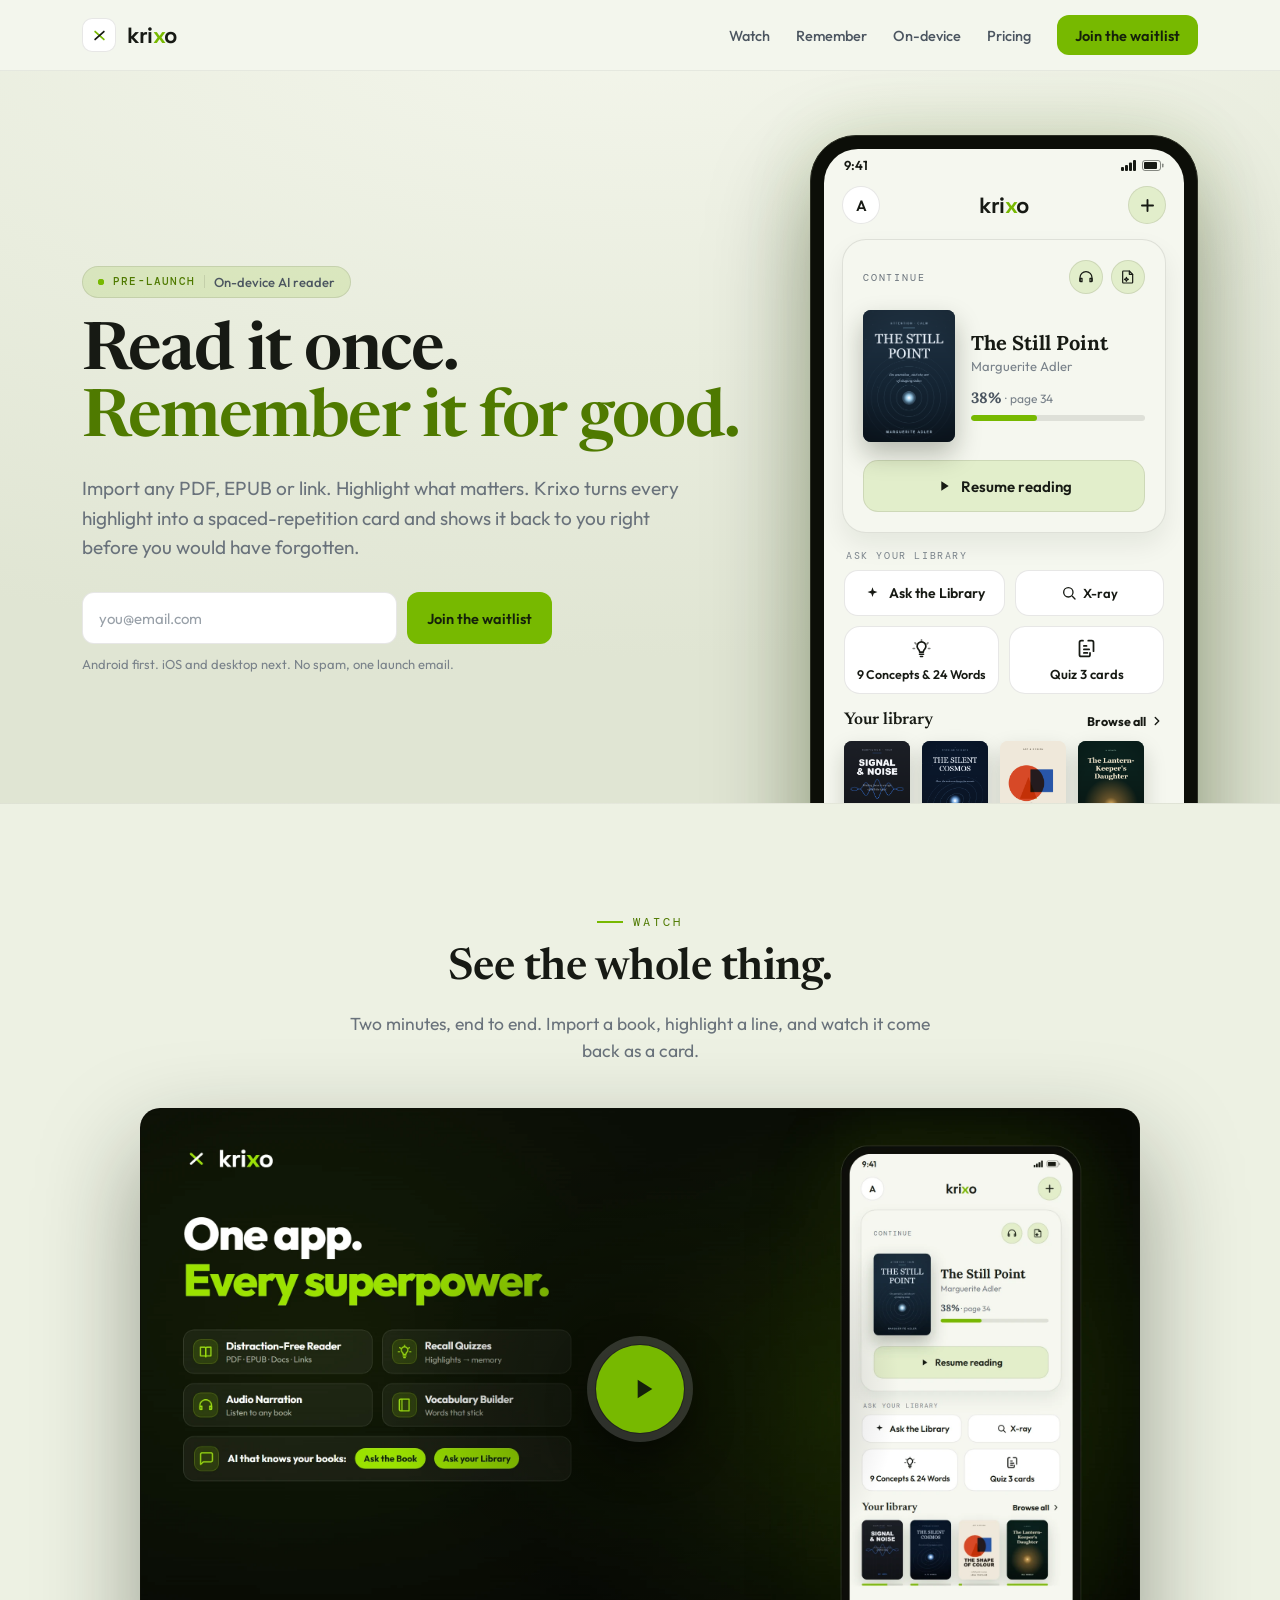
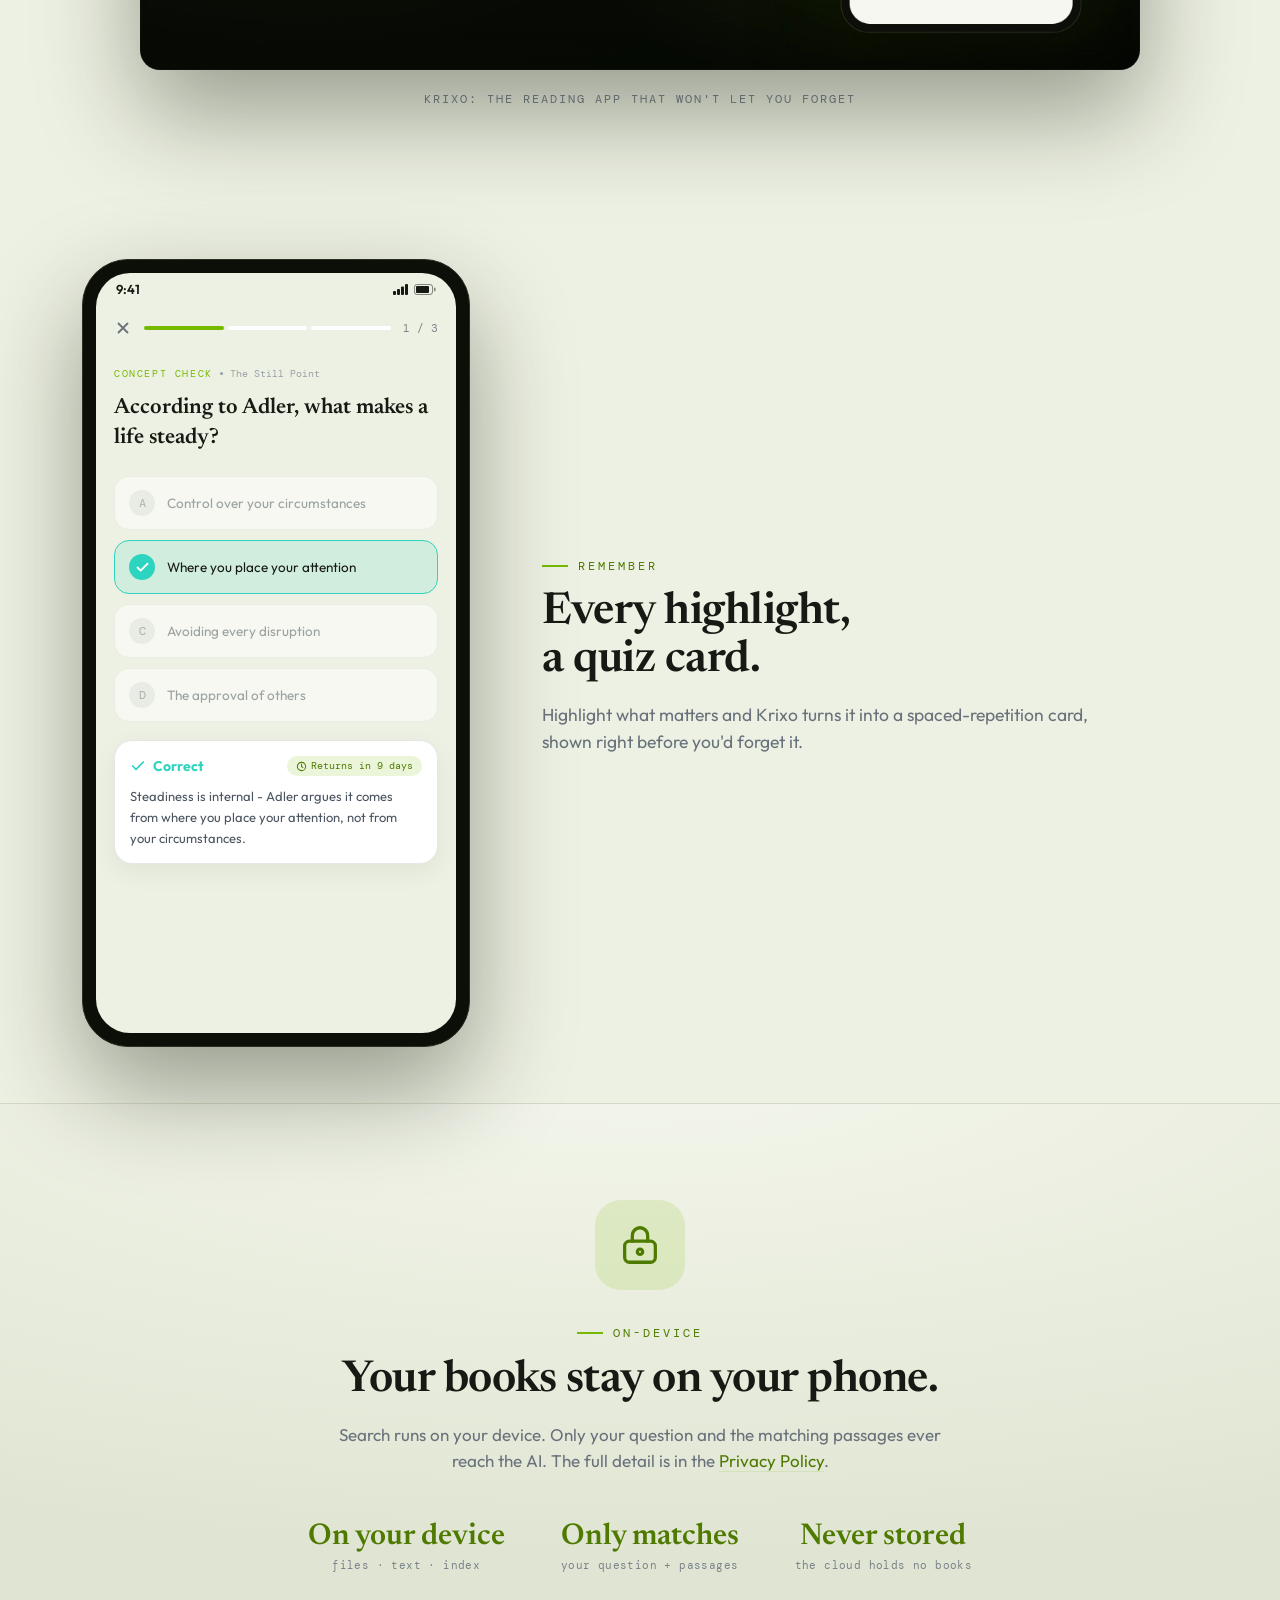
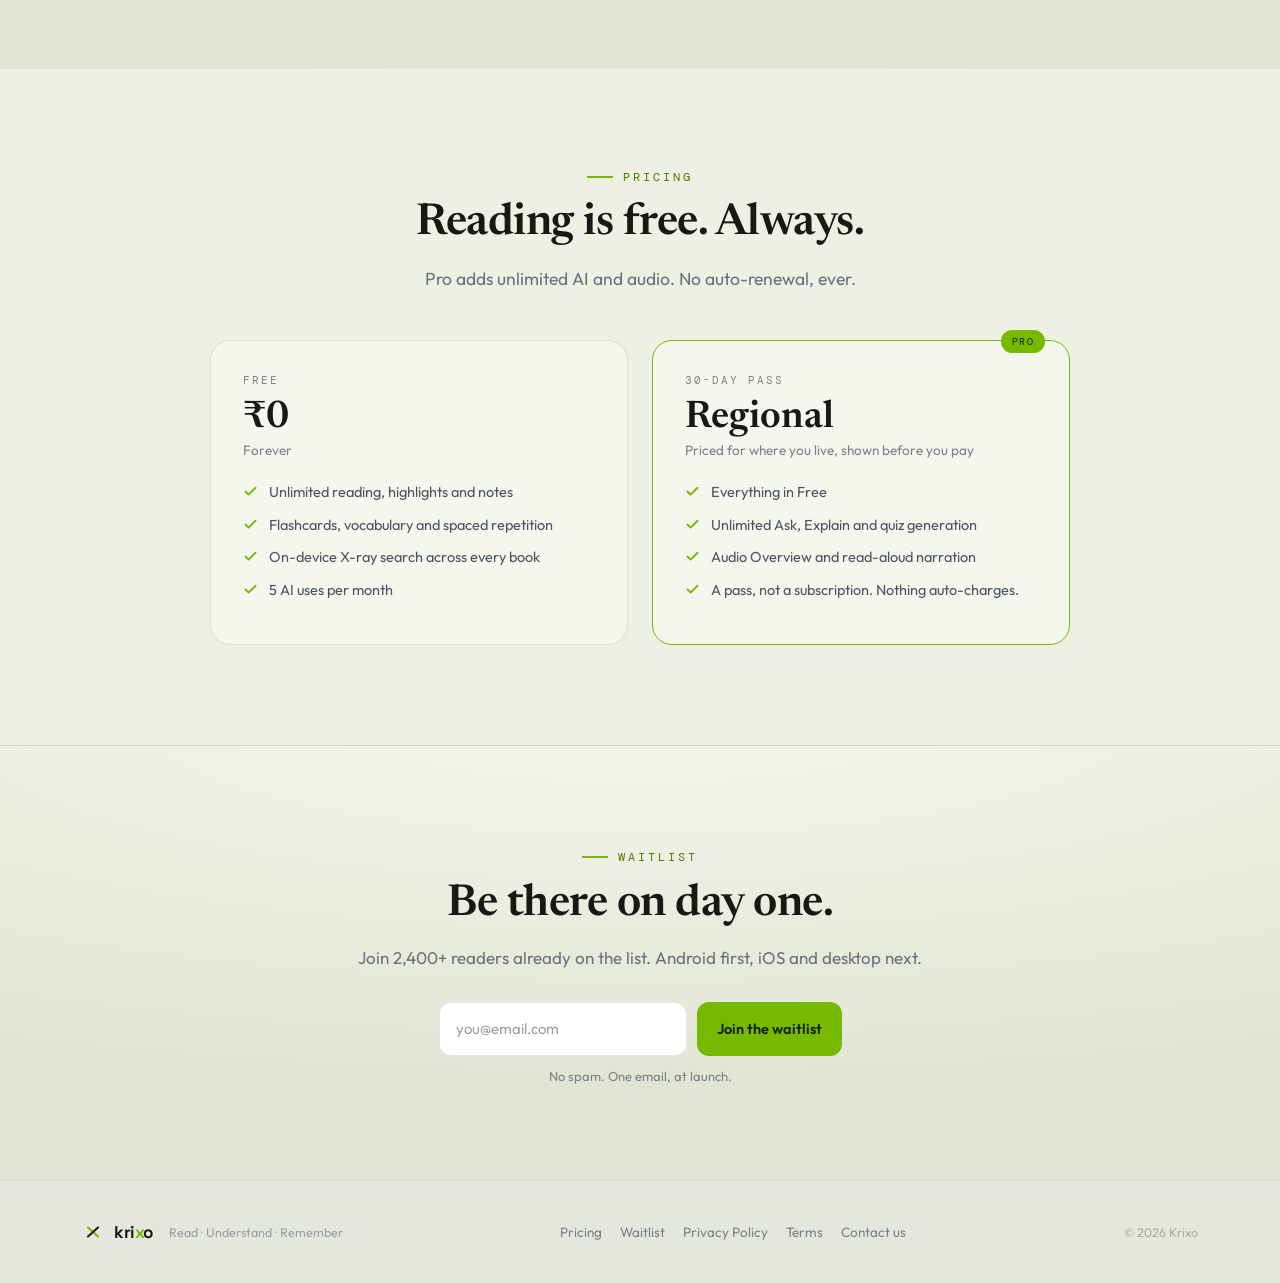
==== commit a7aa1797: "Drop the theme switcher, add a favicon, unify the logo mark Three related changes to the site chrome" ====
--- a/index.html
+++ b/index.html
@@ -5,8 +5,10 @@
 <meta name="viewport" content="width=device-width, initial-scale=1">
 <title>Krixo - Read it once. Remember it for good.</title>
 <meta name="description" content="Krixo is an on-device AI reader. Import any PDF, EPUB or link, highlight what matters, and every highlight becomes a spaced-repetition card so you actually remember it.">
-<meta name="theme-color" content="#EDF1E3" id="metaThemeColor">
+<meta name="theme-color" content="#EDF1E3">
 <link rel="canonical" href="https://krixo.in/">
+<link rel="icon" type="image/png" sizes="32x32" href="/assets/favicon-32.png">
+<link rel="apple-touch-icon" href="/assets/apple-touch-icon.png">
 <meta property="og:type" content="website">
 <meta property="og:url" content="https://krixo.in/">
 <meta property="og:title" content="Krixo - Read it once. Remember it for good.">
@@ -35,16 +37,6 @@
   --shadow:0 42px 100px rgba(20,28,12,0.40);
   --ps:1;
 }
-:root[data-theme="dark"]{
-  --bg:#0B0B0D; --paper:#12151A; --paper3:#0E1116;
-  --ink:#F2F4F8; --ink2:#A7ABB3; --ink3:#9AA0AB; --muted:#86868C; --muted2:#6E747F;
-  --rule:rgba(255,255,255,0.10); --rule2:rgba(255,255,255,0.06);
-  --signal:#F5B63A; --signalD:#F5B63A; --signalBg:rgba(245,182,58,0.13); --onAccent:#1a1205;
-  --navbg:rgba(11,11,13,0.75); --footbg:#08080A; --copy:#52575F;
-  --backdrop:radial-gradient(120% 90% at 50% -10%, #16181F 0%, #0E1014 55%, #0B0B0D 100%);
-  --glow:0 42px 100px rgba(0,0,0,0.6), 0 0 70px rgba(245,182,58,0.10);
-  --shadow:0 42px 100px rgba(0,0,0,0.6);
-}
 *{box-sizing:border-box}
 [hidden]{display:none !important}
 html{scroll-behavior:smooth}
@@ -86,13 +78,6 @@
   transition:transform .16s}
 .kx-cta:hover{transform:translateY(-1px)}
 .navr .kx-cta{height:40px;padding:0 18px}
-.themebtn{display:inline-flex;align-items:center;justify-content:center;width:40px;height:40px;border-radius:11px;
-  background:var(--paper3);border:1px solid var(--rule);color:var(--signalD);cursor:pointer;flex:none;padding:0;
-  transition:transform .18s,border-color .18s}
-.themebtn:hover{transform:translateY(-1px);border-color:var(--signal)}
-.themebtn .ic-sun{display:none}
-:root[data-theme="dark"] .themebtn .ic-sun{display:block}
-:root[data-theme="dark"] .themebtn .ic-moon{display:none}
 
 /* ---------- hero ---------- */
 .hero{position:relative;background:var(--backdrop);border-bottom:1px solid var(--rule2);overflow:hidden}
@@ -256,10 +241,6 @@
       <a class="kx-link" href="#remember">Remember</a>
       <a class="kx-link" href="#on-device">On-device</a>
       <a class="kx-link" href="#pricing">Pricing</a>
-      <button id="themeToggle" class="themebtn" type="button" aria-label="Switch theme" title="Switch theme">
-        <svg class="ic-moon" width="18" height="18" viewBox="0 0 24 24" fill="none" stroke="currentColor" stroke-width="2" stroke-linecap="round" stroke-linejoin="round"><path d="M21 12.8A9 9 0 1111.2 3 7 7 0 0021 12.8z"/></svg>
-        <svg class="ic-sun" width="18" height="18" viewBox="0 0 24 24" fill="none" stroke="currentColor" stroke-width="2" stroke-linecap="round" stroke-linejoin="round"><circle cx="12" cy="12" r="4"/><path d="M12 2v2M12 20v2M4.9 4.9l1.4 1.4M17.7 17.7l1.4 1.4M2 12h2M20 12h2M4.9 19.1l1.4-1.4M17.7 6.3l1.4-1.4"/></svg>
-      </button>
       <a class="kx-cta" href="#waitlist">Join the waitlist</a>
     </nav>
   </div>
@@ -413,7 +394,7 @@
 <footer class="foot">
   <div class="footin">
     <div class="footbrand">
-      <svg width="22" height="22" viewBox="0 0 48 48" fill="none"><path d="M13 14l22 20" stroke="var(--signalD)" stroke-width="4.4" stroke-linecap="round"/><path d="M35 14L13 34" stroke="var(--muted)" stroke-width="4.4" stroke-linecap="round"/></svg>
+      <svg width="22" height="22" viewBox="0 0 48 48" fill="none"><path d="M13 14l22 20" stroke="var(--signal)" stroke-width="4.4" stroke-linecap="round"/><path d="M35 14L13 34" stroke="var(--ink)" stroke-width="4.4" stroke-linecap="round"/></svg>
       <span class="wordmark" style="font-size:17px">kri<span class="x">x</span>o</span>
       <span class="foottag">Read &middot; Understand &middot; Remember</span>
     </div>
@@ -422,7 +403,6 @@
       <a href="#waitlist">Waitlist</a>
       <a href="/privacy">Privacy Policy</a>
       <a href="/terms">Terms</a>
-      <a href="/refunds">Refunds</a>
       <a href="mailto:support@krixo.in">Contact us</a>
     </div>
     <span class="copy">&copy; 2026 Krixo</span>
@@ -431,18 +411,6 @@
 
 <script>
 (function(){
-  var root=document.documentElement, KEY='krixo-theme';
-  var meta=document.getElementById('metaThemeColor');
-  function syncMeta(){ if(meta) meta.setAttribute('content', root.getAttribute('data-theme')==='dark' ? '#0B0B0D' : '#EDF1E3'); }
-  try{ if(localStorage.getItem(KEY)==='dark') root.setAttribute('data-theme','dark'); }catch(e){}
-  syncMeta();
-  var btn=document.getElementById('themeToggle');
-  if(btn){ btn.addEventListener('click',function(){
-    if(root.getAttribute('data-theme')==='dark'){ root.removeAttribute('data-theme'); try{localStorage.setItem(KEY,'lime');}catch(e){} }
-    else { root.setAttribute('data-theme','dark'); try{localStorage.setItem(KEY,'dark');}catch(e){} }
-    syncMeta();
-  }); }
-
   // ---- video facade: no YouTube request until the user clicks ----
   var vf=document.getElementById('vframe'), vb=document.getElementById('vbtn');
   if(vf&&vb){ vb.addEventListener('click',function(){
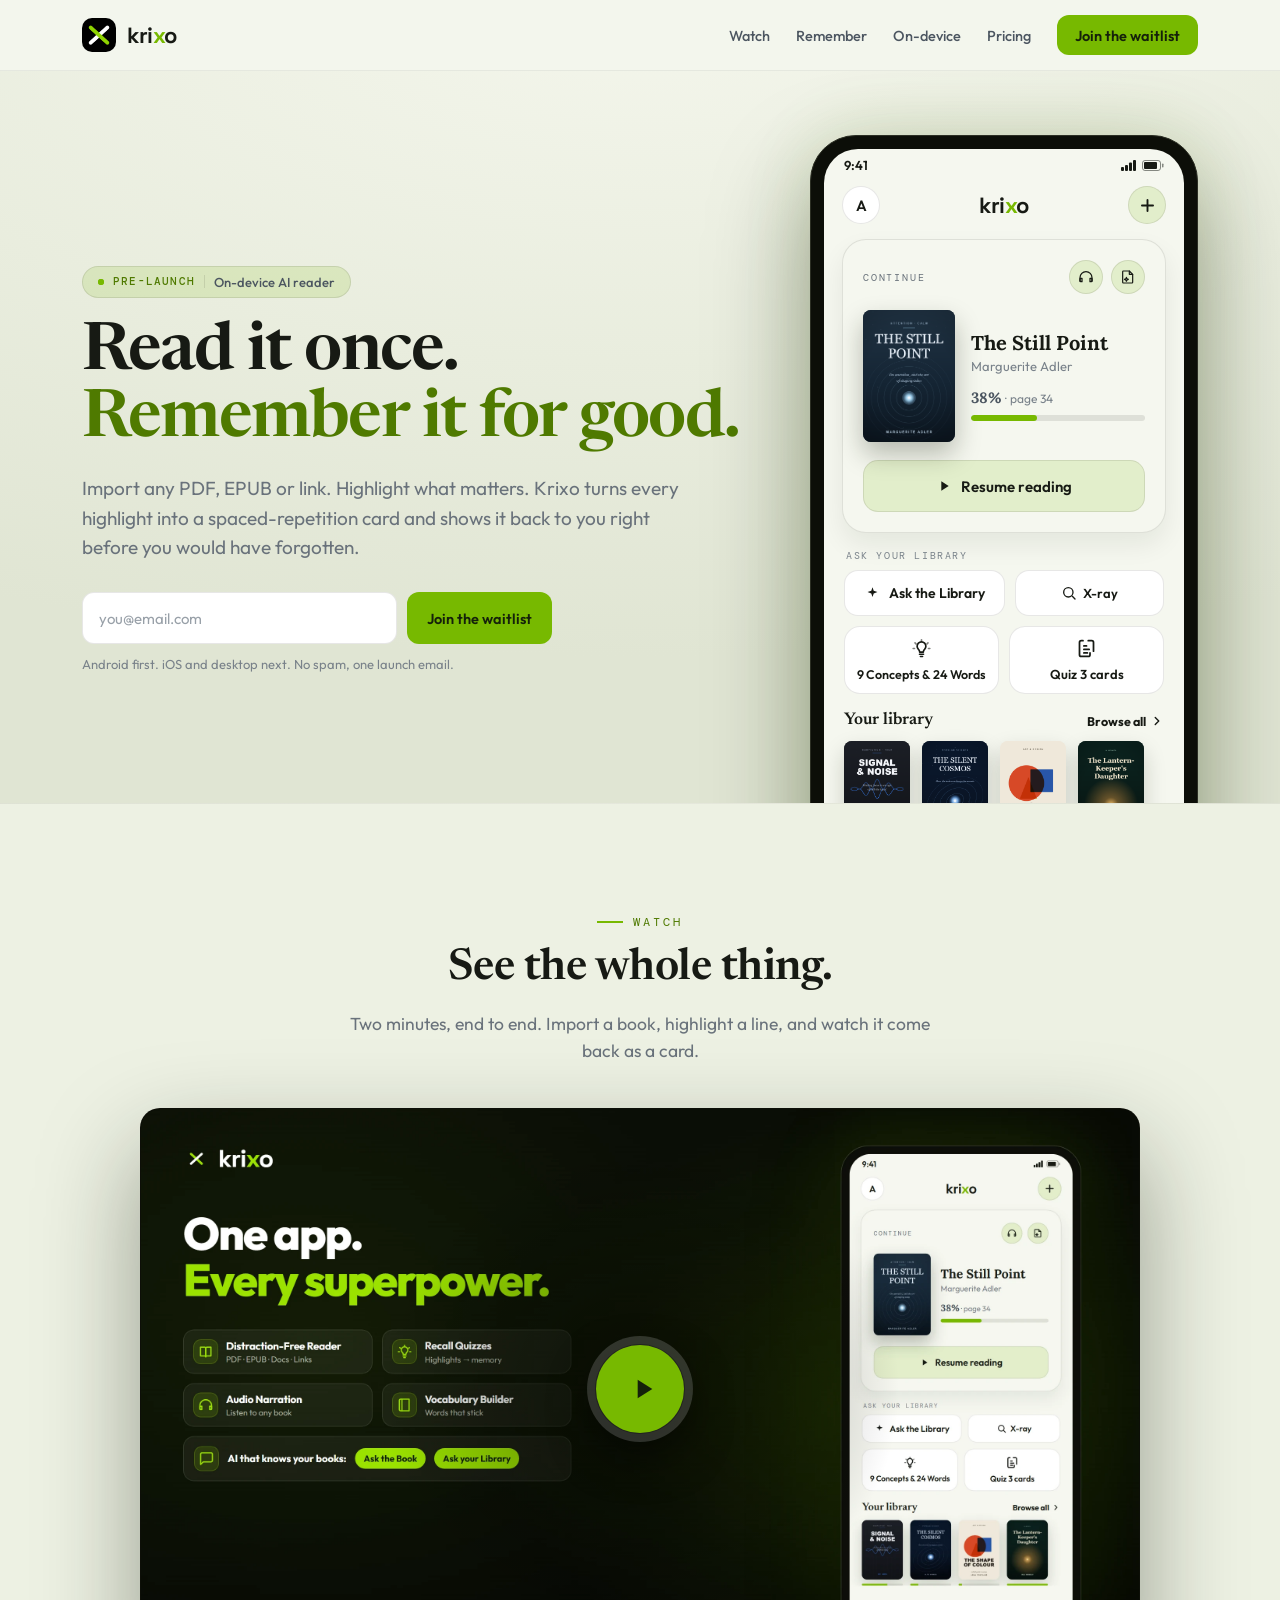
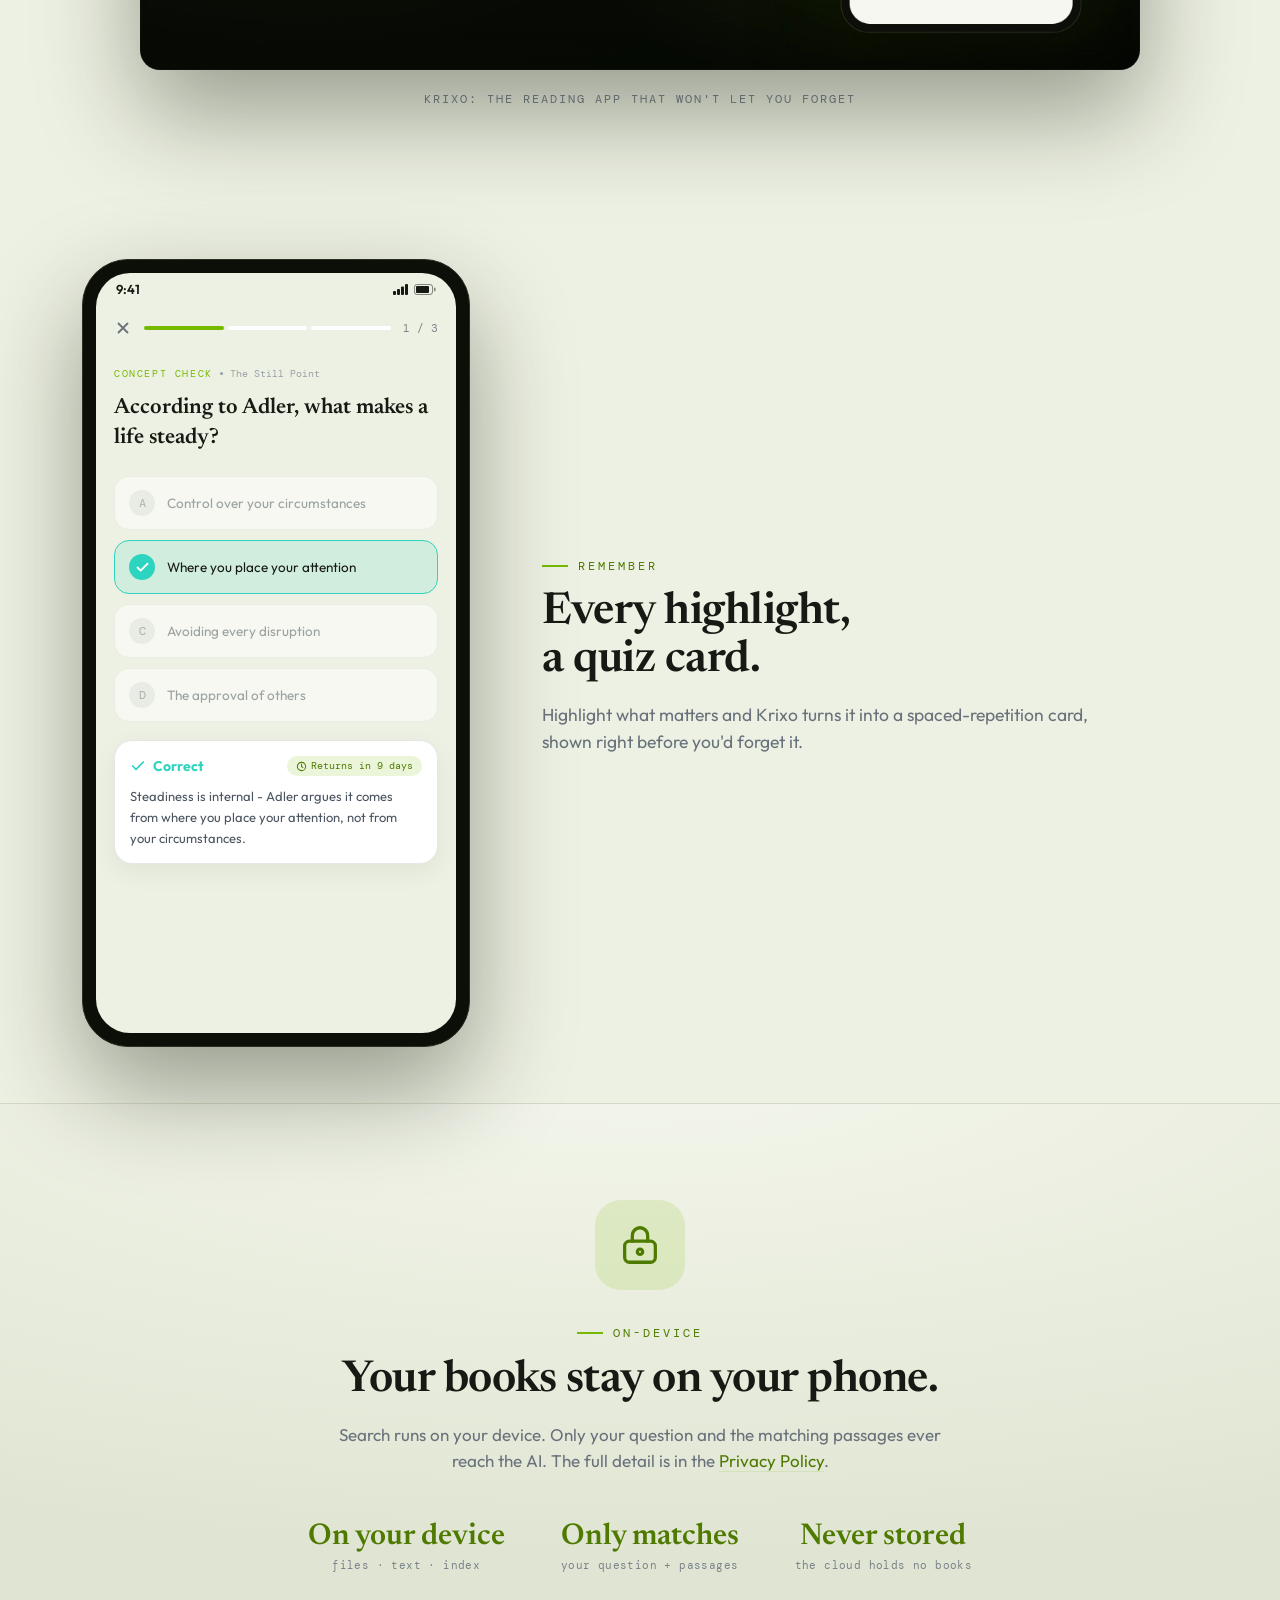
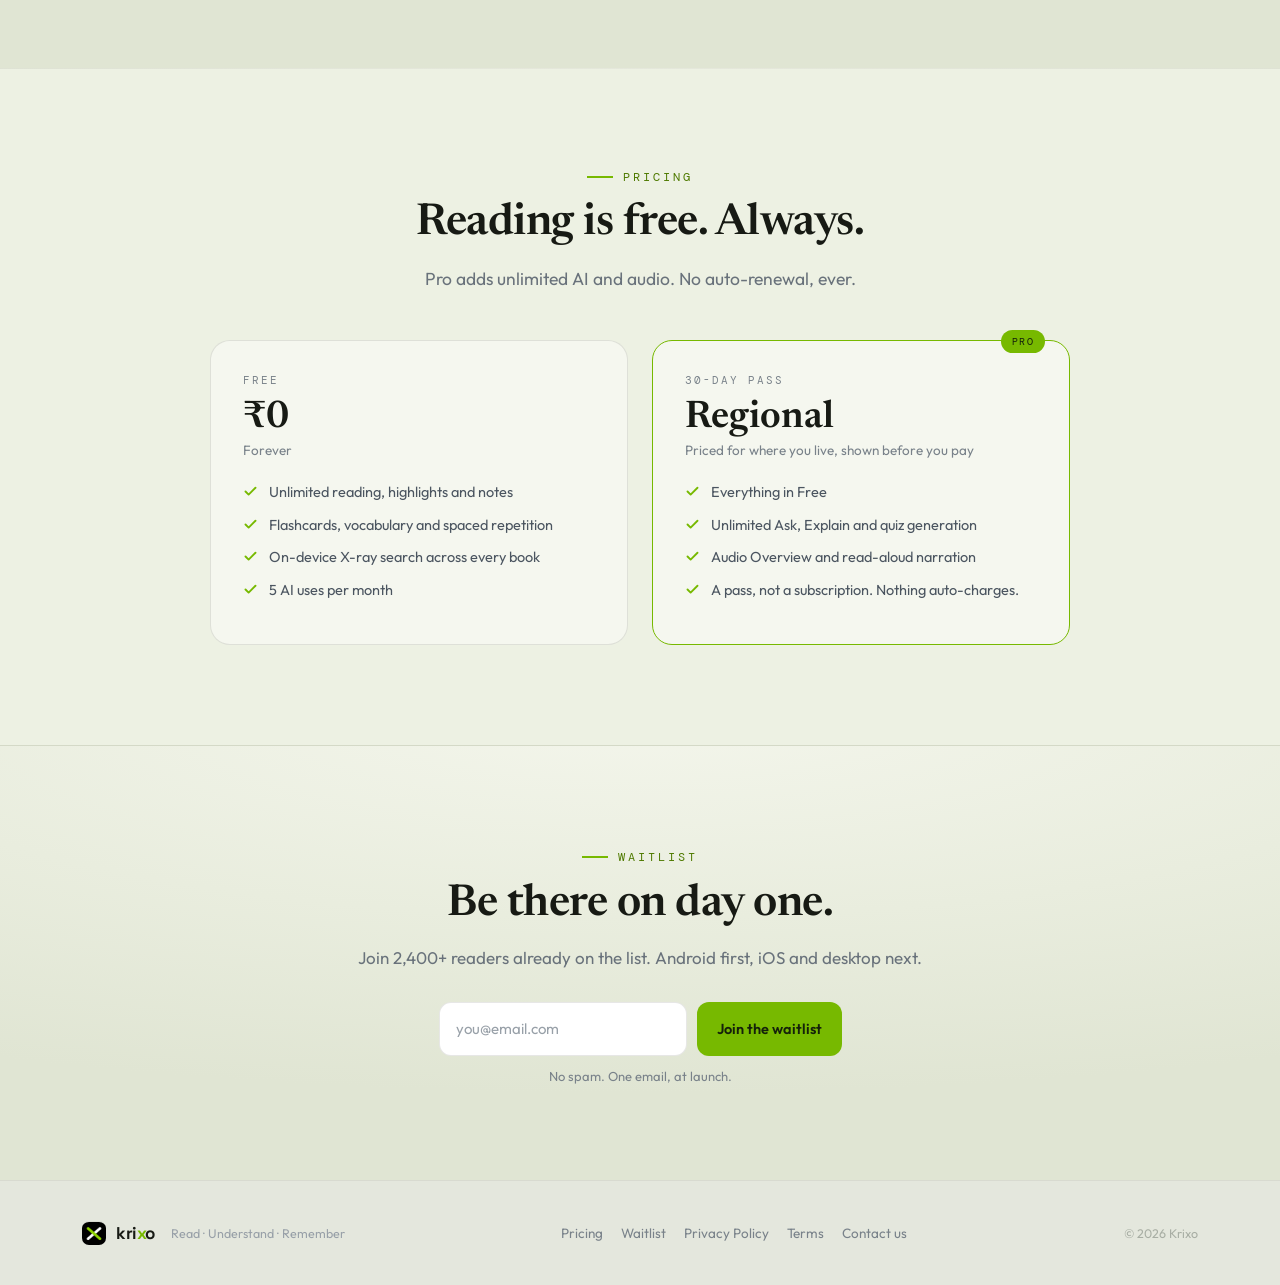
==== commit d3b3d62a: "Use the black logo tile in the nav and footer Replaces the pale brandbox and the inline SVG mark wit" ====
--- a/index.html
+++ b/index.html
@@ -65,8 +65,8 @@
   border-bottom:1px solid var(--rule2)}
 .navin{display:flex;align-items:center;justify-content:space-between;padding:15px 32px;max-width:1180px;margin:0 auto}
 .brand{display:flex;align-items:center;gap:11px;text-decoration:none}
-.brandbox{width:34px;height:34px;border-radius:10px;background:var(--paper3);border:1px solid var(--rule);
-  display:grid;place-items:center}
+.brandtile{display:block;border-radius:10px;flex:none}
+.brandtile.foot{border-radius:7px}
 .wordmark{font-family:'Space Grotesk',sans-serif;font-weight:700;font-size:22px;letter-spacing:-0.5px;color:var(--ink)}
 .wordmark .x{color:var(--signal)}
 .navr{display:flex;align-items:center;gap:26px}
@@ -233,7 +233,7 @@
 <header class="nav">
   <div class="navin">
     <a class="brand" href="/">
-      <div class="brandbox"><svg width="19" height="19" viewBox="0 0 48 48" fill="none"><path d="M13 14l22 20" stroke="var(--signal)" stroke-width="4.4" stroke-linecap="round"/><path d="M35 14L13 34" stroke="var(--ink)" stroke-width="4.4" stroke-linecap="round"/></svg></div>
+      <img class="brandtile" src="/assets/logo/krixo-tile.png" width="34" height="34" alt="" fetchpriority="high">
       <span class="wordmark">kri<span class="x">x</span>o</span>
     </a>
     <nav class="navr">
@@ -394,7 +394,7 @@
 <footer class="foot">
   <div class="footin">
     <div class="footbrand">
-      <svg width="22" height="22" viewBox="0 0 48 48" fill="none"><path d="M13 14l22 20" stroke="var(--signal)" stroke-width="4.4" stroke-linecap="round"/><path d="M35 14L13 34" stroke="var(--ink)" stroke-width="4.4" stroke-linecap="round"/></svg>
+      <img class="brandtile foot" src="/assets/logo/krixo-tile.png" width="24" height="24" alt="">
       <span class="wordmark" style="font-size:17px">kri<span class="x">x</span>o</span>
       <span class="foottag">Read &middot; Understand &middot; Remember</span>
     </div>
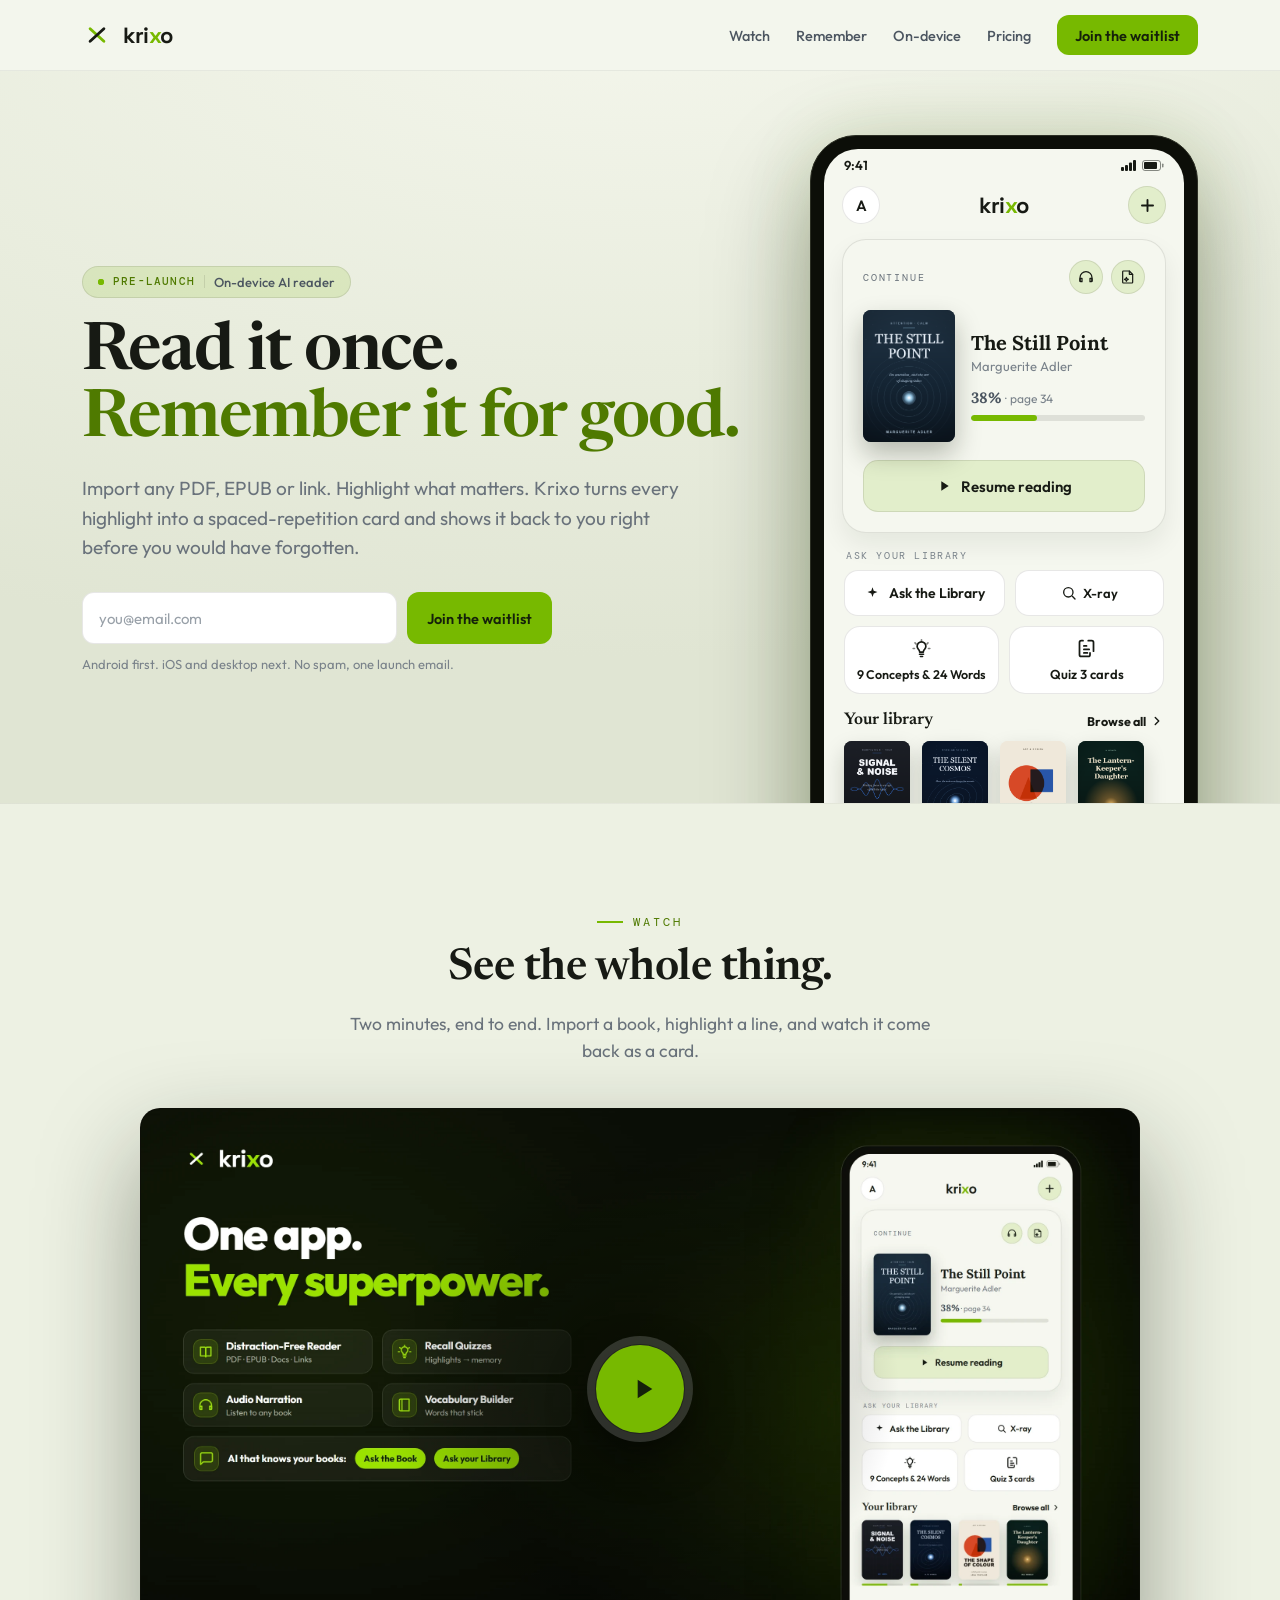
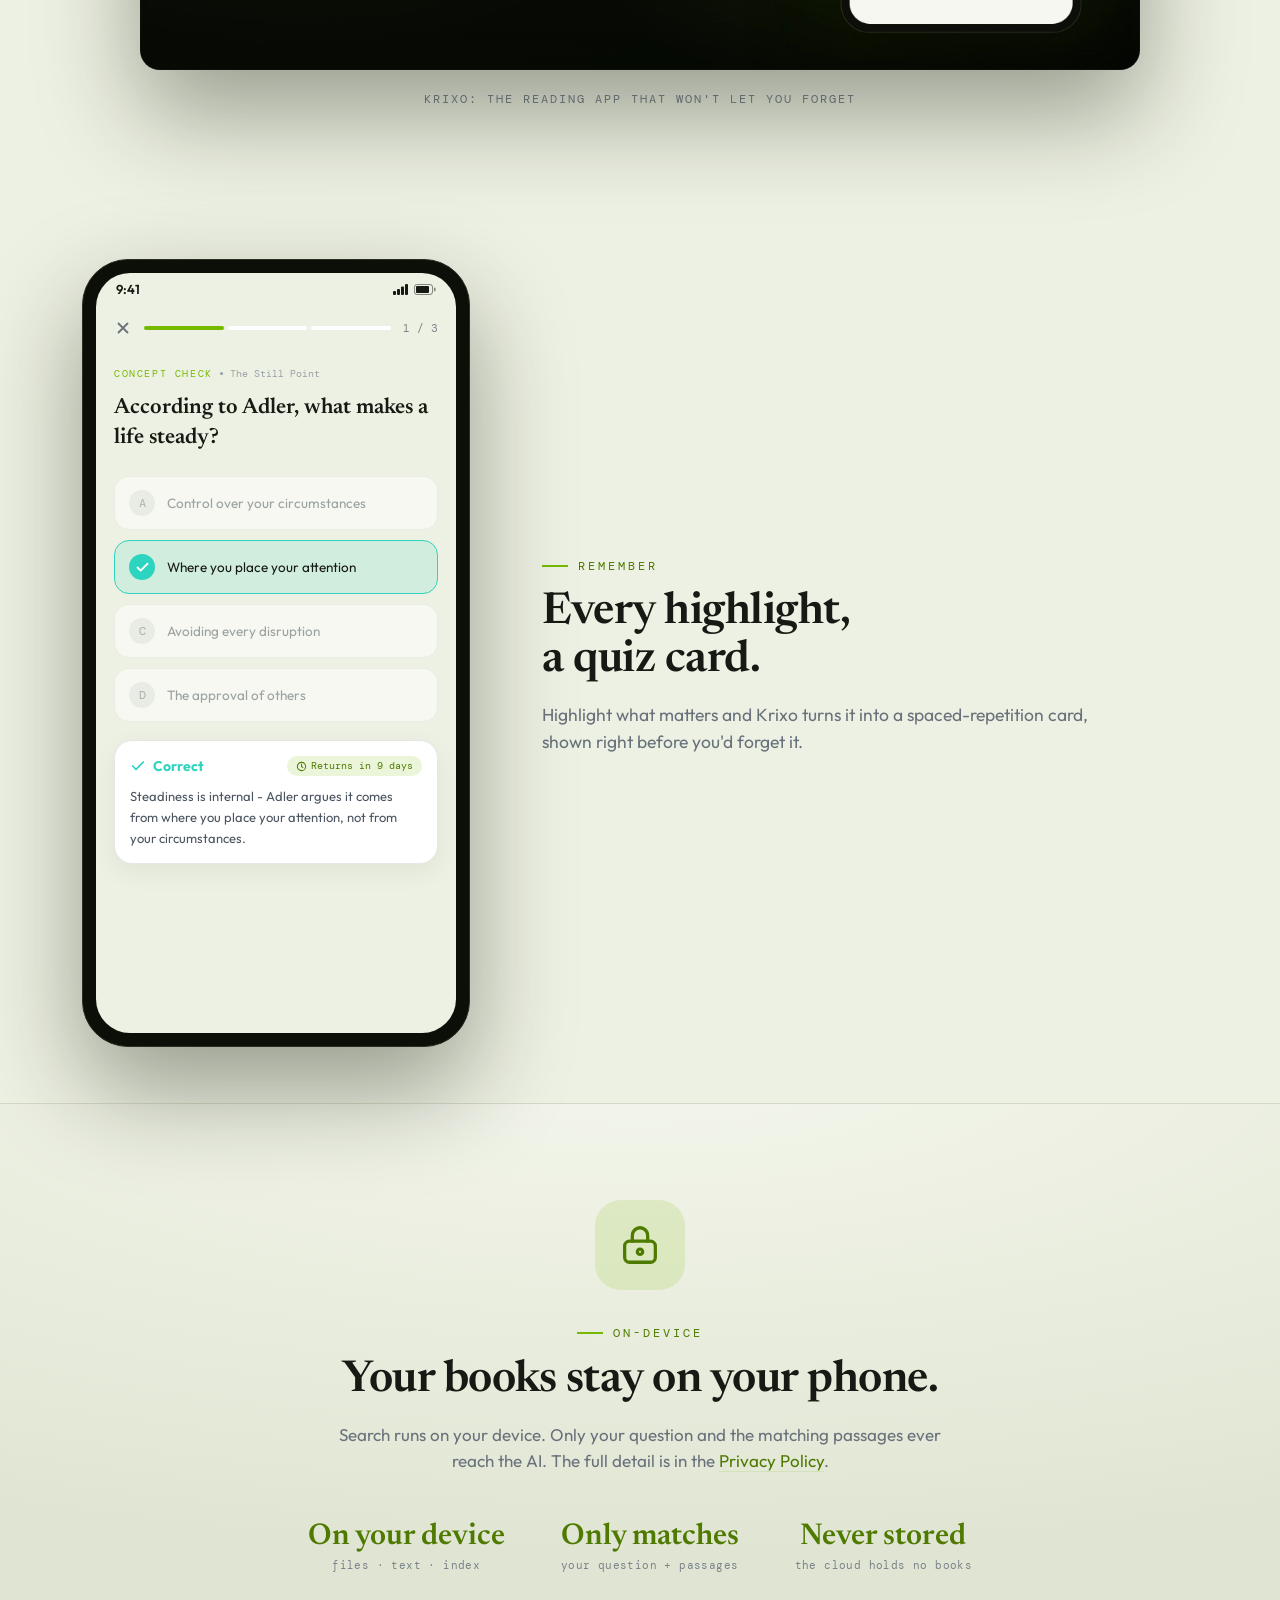
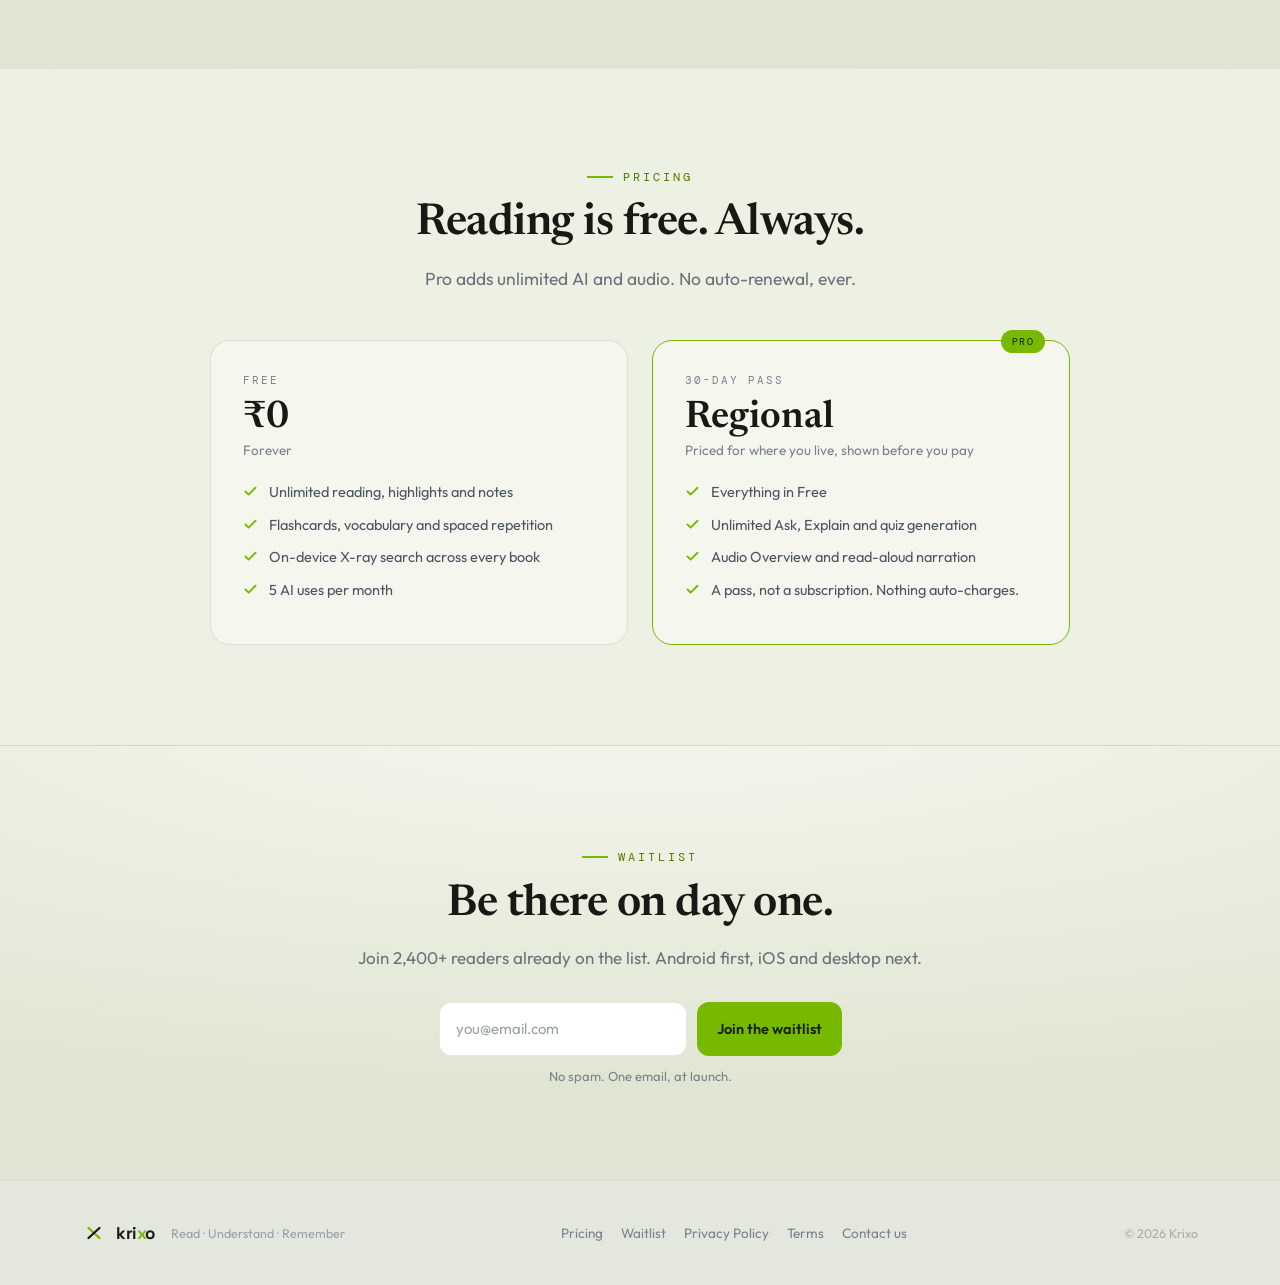
==== commit 7802468a: "Use a transparent logo mark instead of the black tile The black tile could not be made transparent: " ====
--- a/index.html
+++ b/index.html
@@ -65,8 +65,7 @@
   border-bottom:1px solid var(--rule2)}
 .navin{display:flex;align-items:center;justify-content:space-between;padding:15px 32px;max-width:1180px;margin:0 auto}
 .brand{display:flex;align-items:center;gap:11px;text-decoration:none}
-.brandtile{display:block;border-radius:10px;flex:none}
-.brandtile.foot{border-radius:7px}
+.mark{display:block;flex:none}
 .wordmark{font-family:'Space Grotesk',sans-serif;font-weight:700;font-size:22px;letter-spacing:-0.5px;color:var(--ink)}
 .wordmark .x{color:var(--signal)}
 .navr{display:flex;align-items:center;gap:26px}
@@ -233,7 +232,7 @@
 <header class="nav">
   <div class="navin">
     <a class="brand" href="/">
-      <img class="brandtile" src="/assets/logo/krixo-tile.png" width="34" height="34" alt="" fetchpriority="high">
+      <svg class="mark" width="30" height="30" viewBox="0 0 48 48" fill="none" aria-hidden="true"><path d="M13 14l22 20" stroke="var(--signal)" stroke-width="4.6" stroke-linecap="round"/><path d="M35 14L13 34" stroke="var(--ink)" stroke-width="4.6" stroke-linecap="round"/></svg>
       <span class="wordmark">kri<span class="x">x</span>o</span>
     </a>
     <nav class="navr">
@@ -394,7 +393,7 @@
 <footer class="foot">
   <div class="footin">
     <div class="footbrand">
-      <img class="brandtile foot" src="/assets/logo/krixo-tile.png" width="24" height="24" alt="">
+      <svg class="mark" width="24" height="24" viewBox="0 0 48 48" fill="none" aria-hidden="true"><path d="M13 14l22 20" stroke="var(--signal)" stroke-width="4.6" stroke-linecap="round"/><path d="M35 14L13 34" stroke="var(--ink)" stroke-width="4.6" stroke-linecap="round"/></svg>
       <span class="wordmark" style="font-size:17px">kri<span class="x">x</span>o</span>
       <span class="foottag">Read &middot; Understand &middot; Remember</span>
     </div>
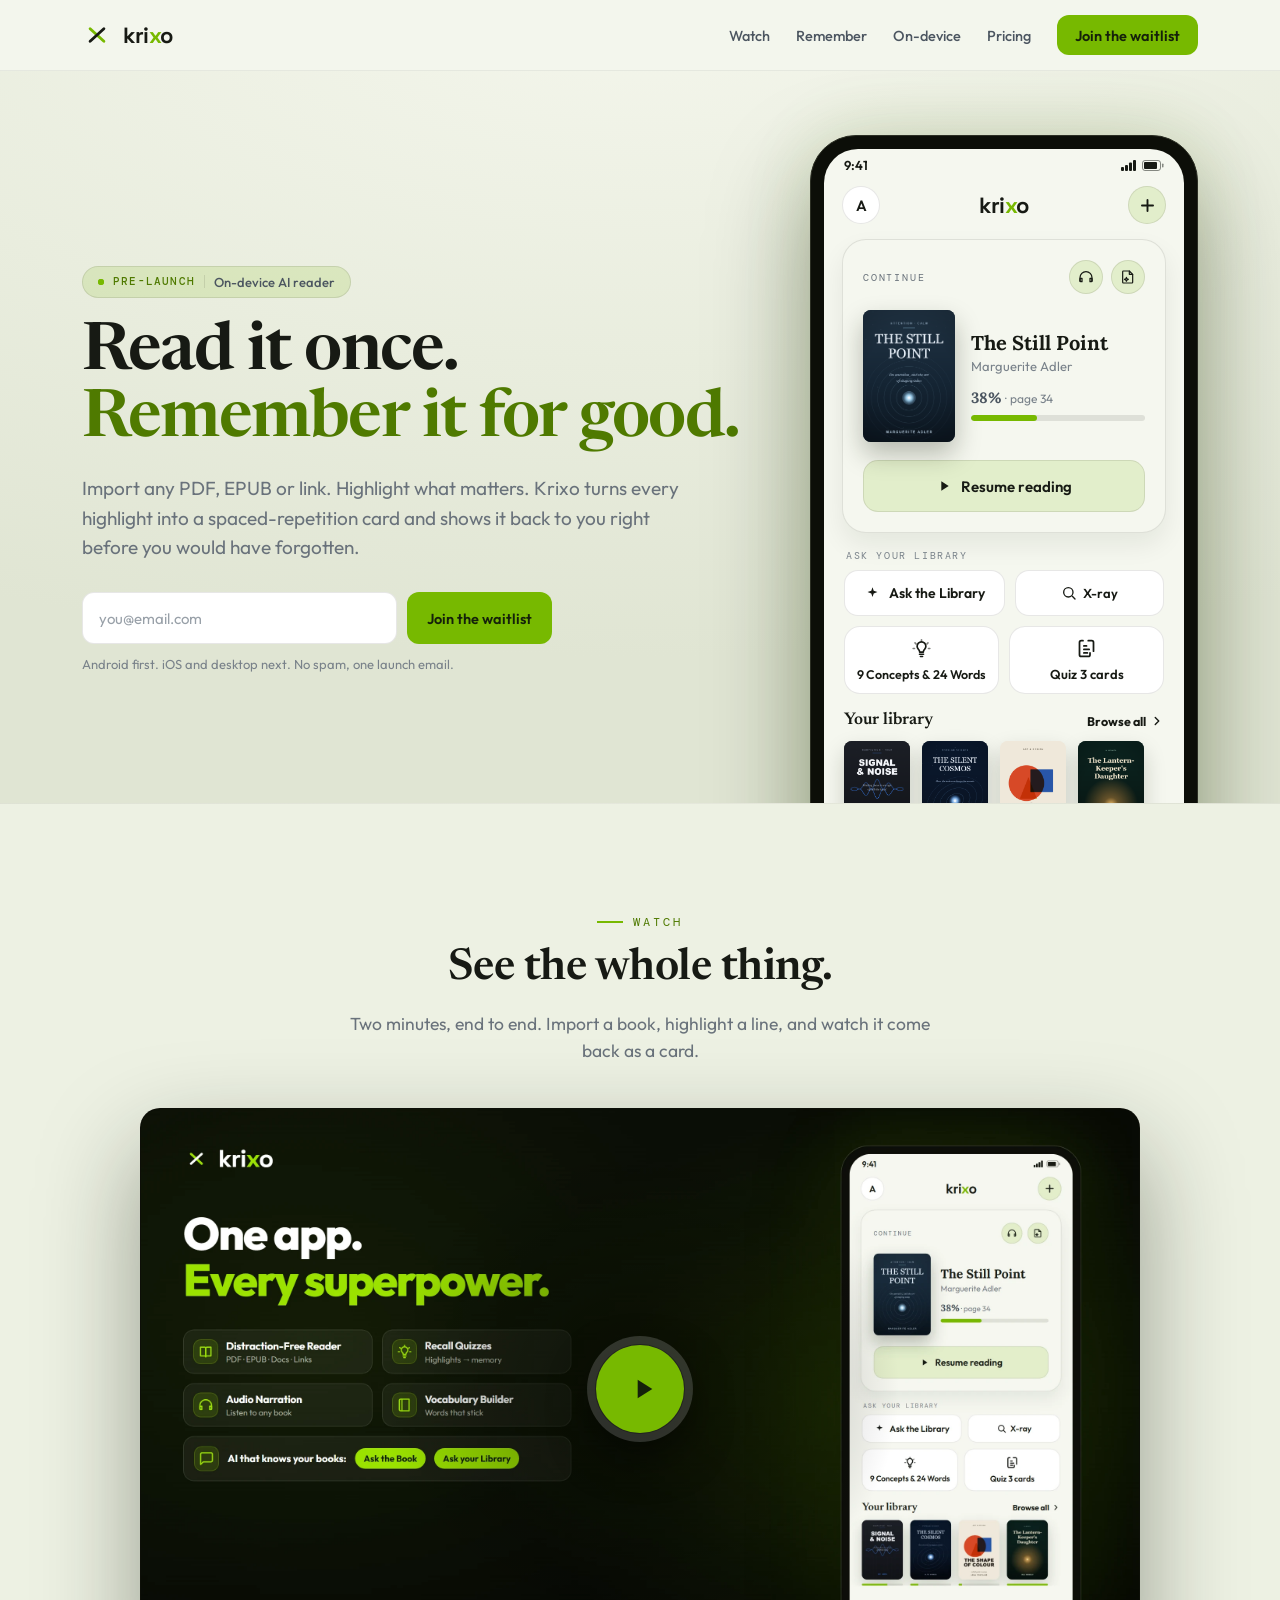
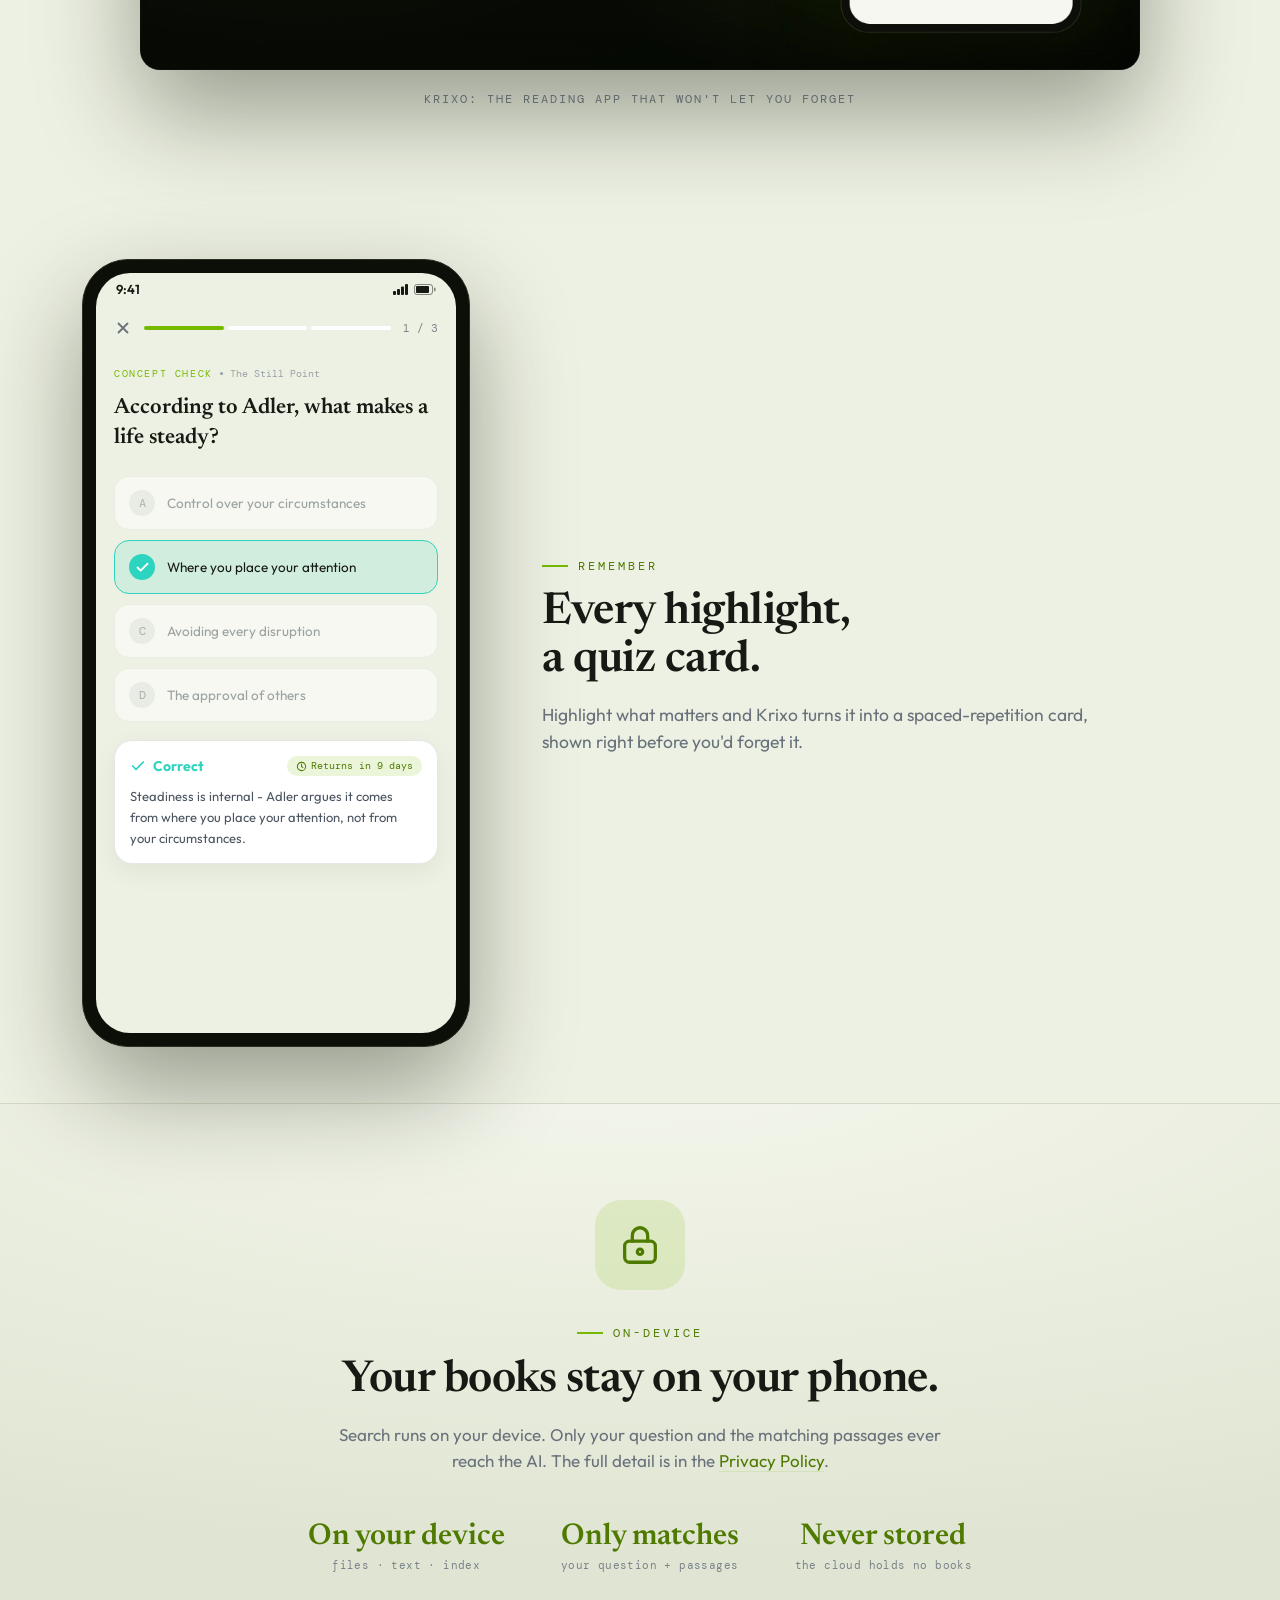
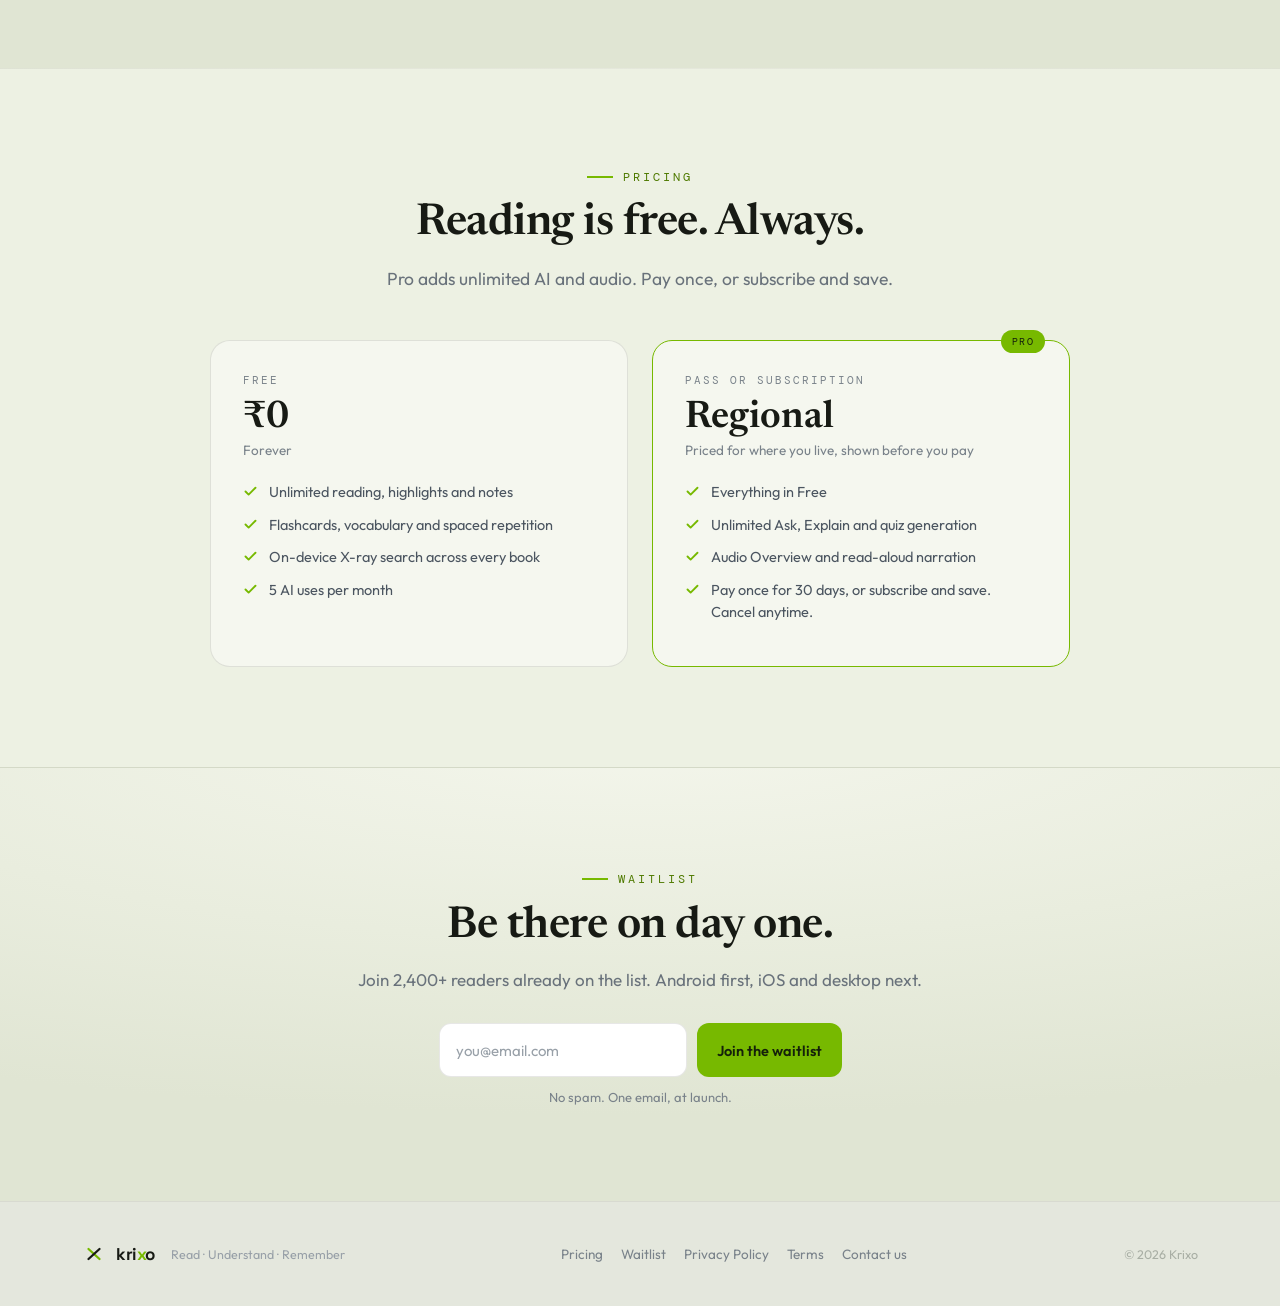
==== commit 0e62fd2a: "Update Krixo Pro pricing details and cancellation policy for clarity" ====
--- a/index.html
+++ b/index.html
@@ -334,7 +334,7 @@
     <div class="phead">
       <div class="eyebrow"><span class="rule"></span>Pricing</div>
       <h2 class="dtitle">Reading is free. Always.</h2>
-      <p class="dsub" style="text-align:center">Pro adds unlimited AI and audio. No auto-renewal, ever.</p>
+      <p class="dsub" style="text-align:center">Pro adds unlimited AI and audio. Pay once, or subscribe and save.</p>
     </div>
     <div class="plans">
       <div class="plan">
@@ -350,14 +350,14 @@
       </div>
       <div class="plan pro">
         <span class="tag">Pro</span>
-        <div class="pname">30-day pass</div>
+        <div class="pname">Pass or subscription</div>
         <div class="price">Regional</div>
         <div class="per">Priced for where you live, shown before you pay</div>
         <ul>
           <li><svg width="15" height="15" viewBox="0 0 24 24" fill="none" stroke="currentColor" stroke-width="3" stroke-linecap="round" stroke-linejoin="round"><path d="M20 6L9 17l-5-5"/></svg><span>Everything in Free</span></li>
           <li><svg width="15" height="15" viewBox="0 0 24 24" fill="none" stroke="currentColor" stroke-width="3" stroke-linecap="round" stroke-linejoin="round"><path d="M20 6L9 17l-5-5"/></svg><span>Unlimited Ask, Explain and quiz generation</span></li>
           <li><svg width="15" height="15" viewBox="0 0 24 24" fill="none" stroke="currentColor" stroke-width="3" stroke-linecap="round" stroke-linejoin="round"><path d="M20 6L9 17l-5-5"/></svg><span>Audio Overview and read-aloud narration</span></li>
-          <li><svg width="15" height="15" viewBox="0 0 24 24" fill="none" stroke="currentColor" stroke-width="3" stroke-linecap="round" stroke-linejoin="round"><path d="M20 6L9 17l-5-5"/></svg><span>A pass, not a subscription. Nothing auto-charges.</span></li>
+          <li><svg width="15" height="15" viewBox="0 0 24 24" fill="none" stroke="currentColor" stroke-width="3" stroke-linecap="round" stroke-linejoin="round"><path d="M20 6L9 17l-5-5"/></svg><span>Pay once for 30 days, or subscribe and save. Cancel anytime.</span></li>
         </ul>
       </div>
     </div>
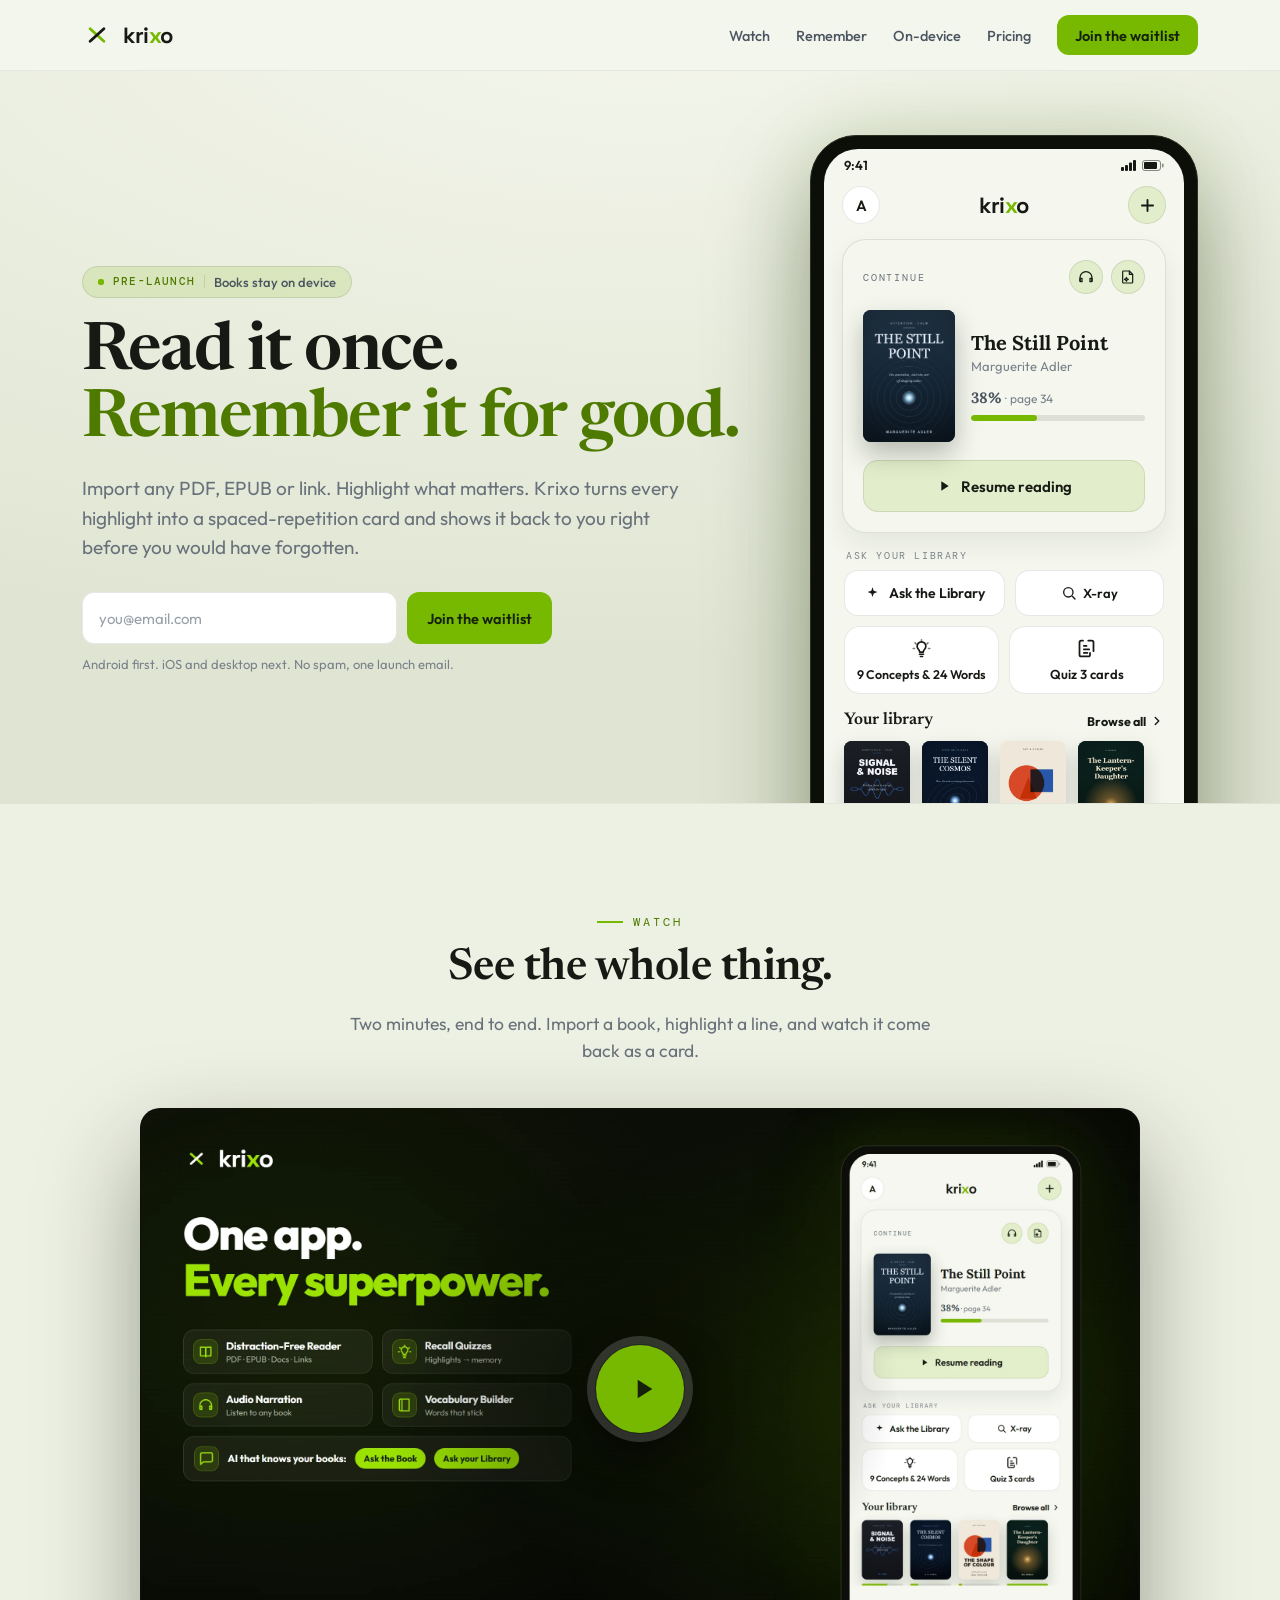
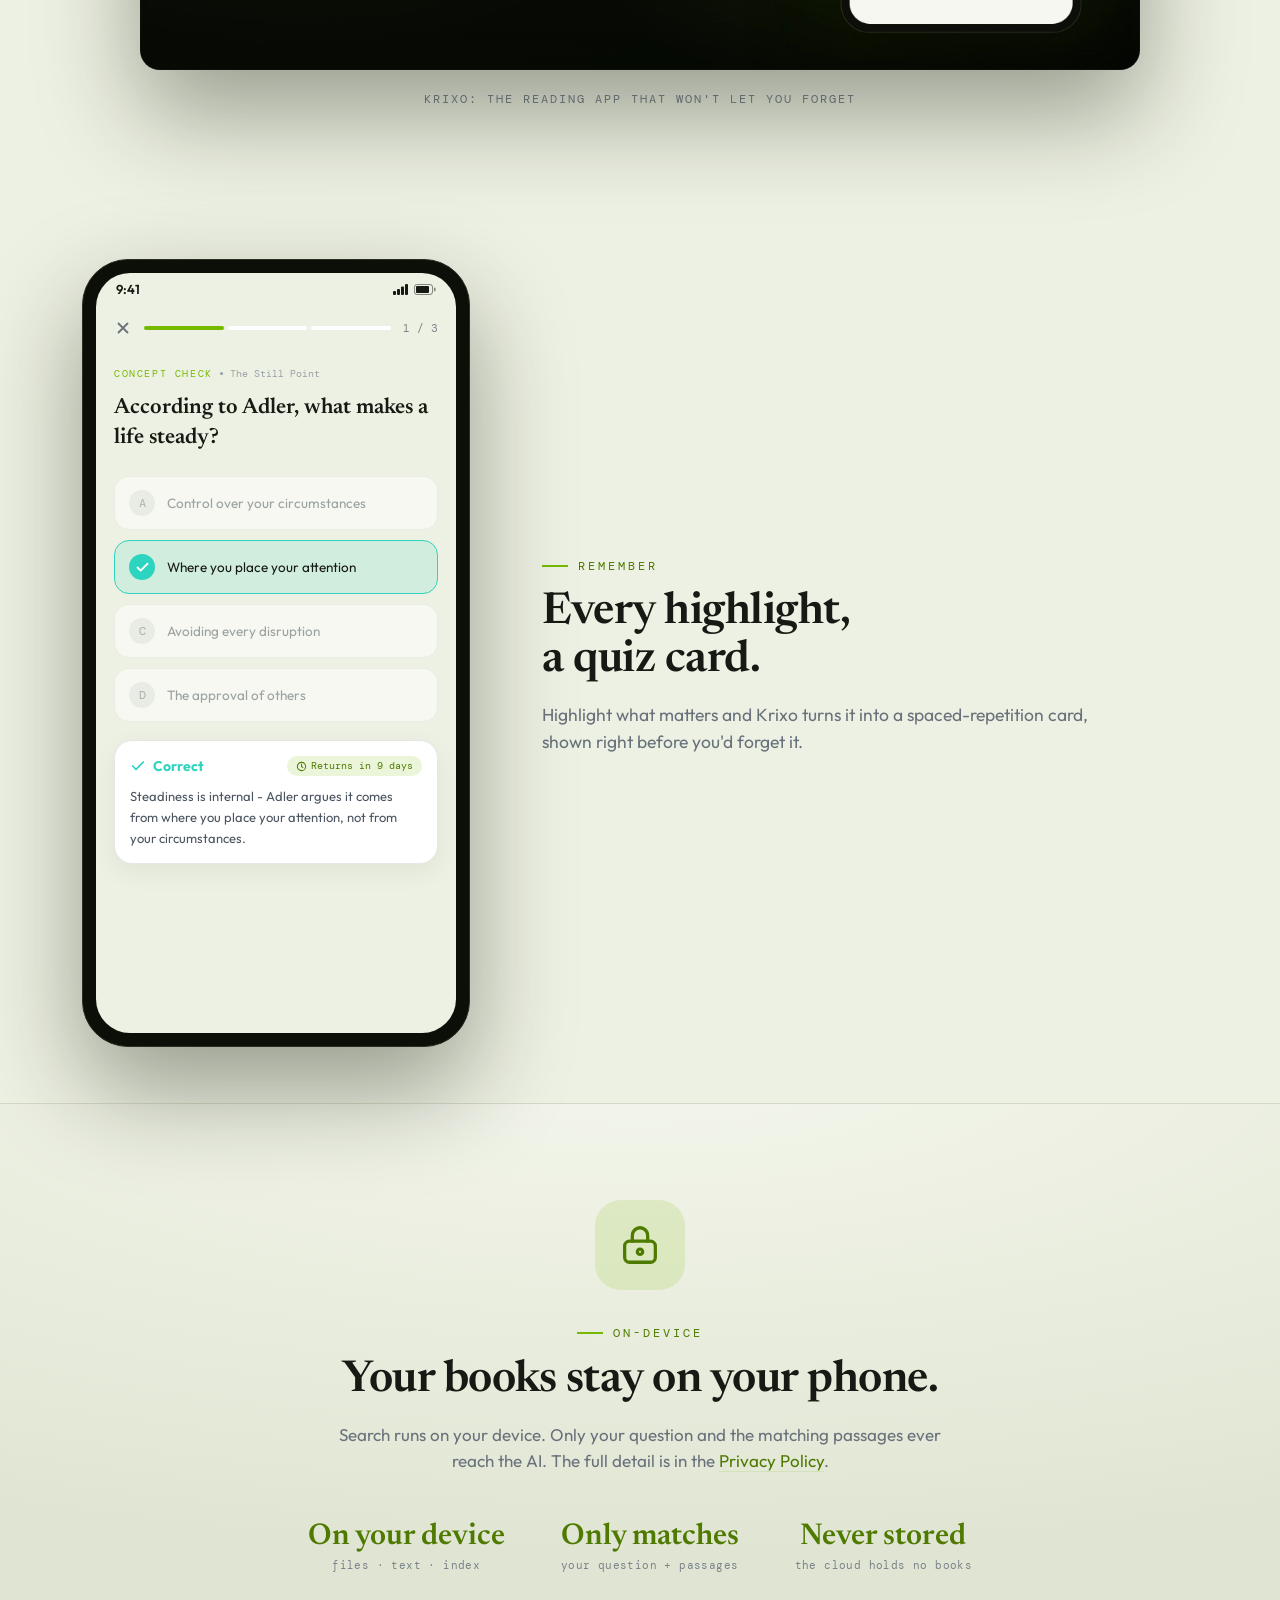
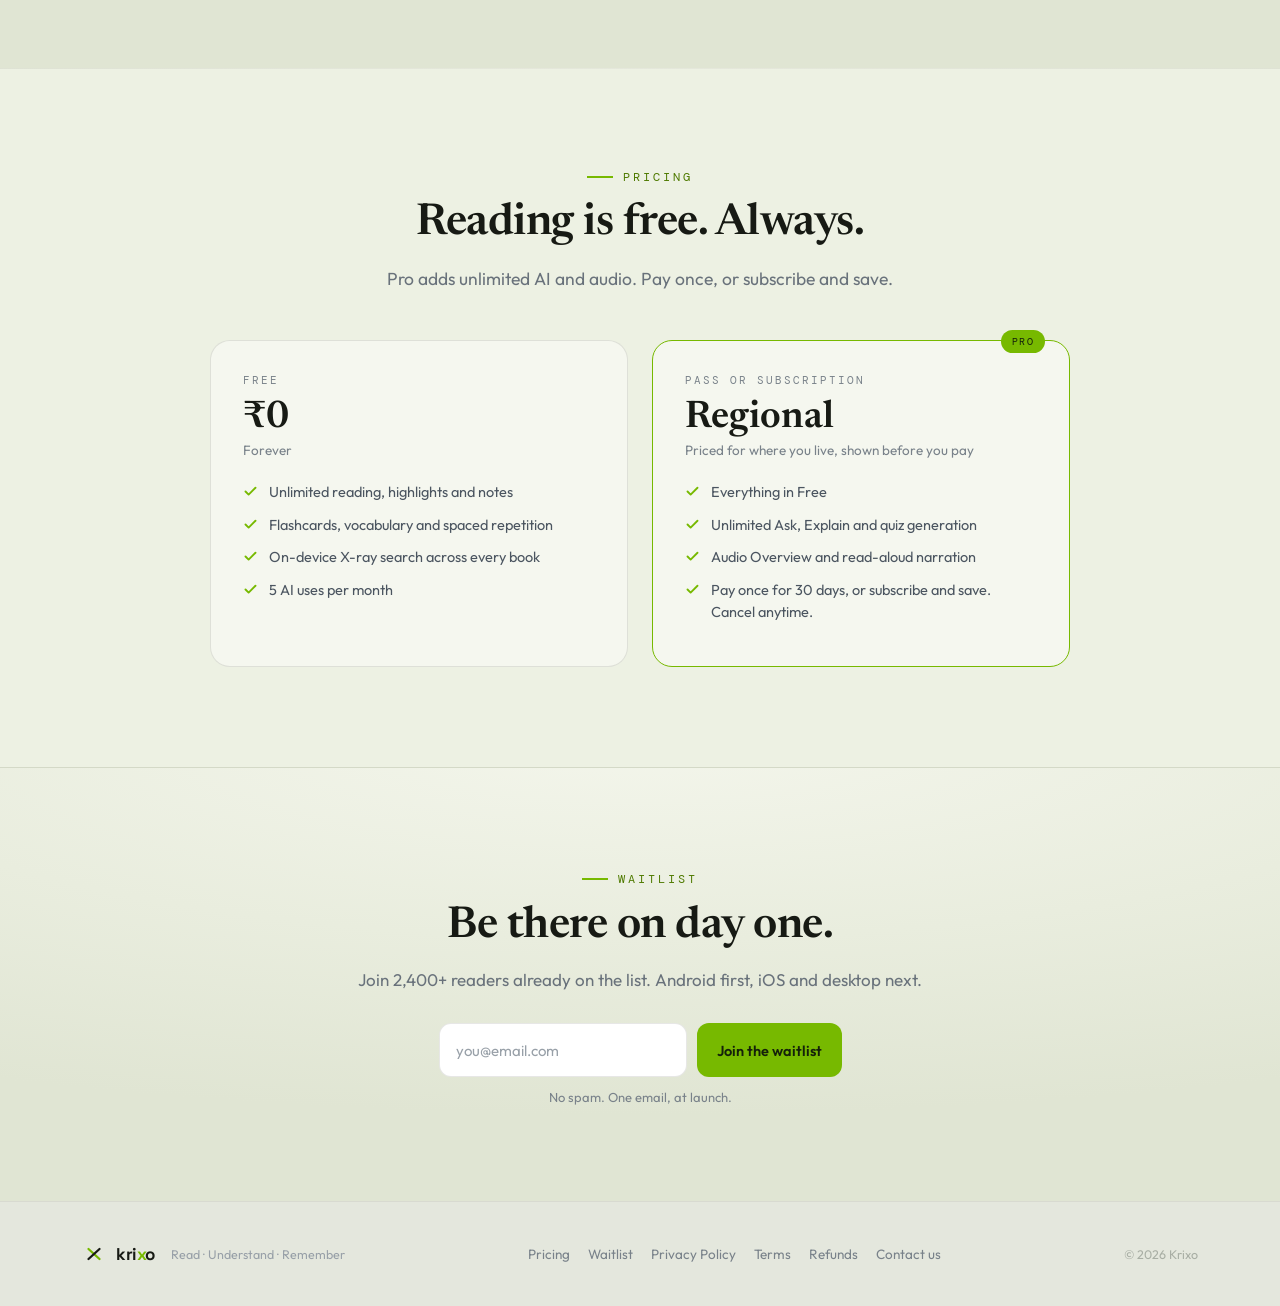
==== commit f64e70a8: "Refine meta description and update feature description for clarity" ====
--- a/index.html
+++ b/index.html
@@ -4,7 +4,7 @@
 <meta charset="utf-8">
 <meta name="viewport" content="width=device-width, initial-scale=1">
 <title>Krixo - Read it once. Remember it for good.</title>
-<meta name="description" content="Krixo is an on-device AI reader. Import any PDF, EPUB or link, highlight what matters, and every highlight becomes a spaced-repetition card so you actually remember it.">
+<meta name="description" content="Krixo is an AI reader that keeps your books on your device. Import any PDF, EPUB, Word doc, Markdown, text file or link. Highlight what matters, and every highlight becomes a spaced-repetition card so you actually remember it.">
 <meta name="theme-color" content="#EDF1E3">
 <link rel="canonical" href="https://krixo.in/">
 <link rel="icon" type="image/png" sizes="32x32" href="/assets/favicon-32.png">
@@ -12,14 +12,14 @@
 <meta property="og:type" content="website">
 <meta property="og:url" content="https://krixo.in/">
 <meta property="og:title" content="Krixo - Read it once. Remember it for good.">
-<meta property="og:description" content="An on-device AI reader. Every highlight becomes a spaced-repetition card.">
+<meta property="og:description" content="An AI reader that keeps your books on your device. Every highlight becomes a spaced-repetition card.">
 <meta property="og:image" content="https://krixo.in/og-image.png">
 <meta property="og:image:width" content="1200">
 <meta property="og:image:height" content="630">
 <meta property="og:image:alt" content="Krixo - Read it once. Remember it for good.">
 <meta name="twitter:card" content="summary_large_image">
 <meta name="twitter:title" content="Krixo - Read it once. Remember it for good.">
-<meta name="twitter:description" content="An on-device AI reader. Every highlight becomes a spaced-repetition card.">
+<meta name="twitter:description" content="An AI reader that keeps your books on your device. Every highlight becomes a spaced-repetition card.">
 <meta name="twitter:image" content="https://krixo.in/og-image.png">
 <link rel="preconnect" href="https://fonts.googleapis.com">
 <link rel="preconnect" href="https://fonts.gstatic.com" crossorigin>
@@ -253,7 +253,7 @@
         <span class="ping"><i></i><b></b></span>
         <span class="lbl">Pre-launch</span>
         <span class="div"></span>
-        <span class="desc">On-device AI reader</span>
+        <span class="desc">Books stay on device</span>
       </div>
       <h1 class="h1">Read it once.<br><span class="accent">Remember it for good.</span></h1>
       <p class="herosub">Import any PDF, EPUB or link. Highlight what matters. Krixo turns every highlight into a spaced-repetition card and shows it back to you right before you would have forgotten.</p>
@@ -402,6 +402,7 @@
       <a href="#waitlist">Waitlist</a>
       <a href="/privacy">Privacy Policy</a>
       <a href="/terms">Terms</a>
+      <a href="/refunds">Refunds</a>
       <a href="mailto:support@krixo.in">Contact us</a>
     </div>
     <span class="copy">&copy; 2026 Krixo</span>
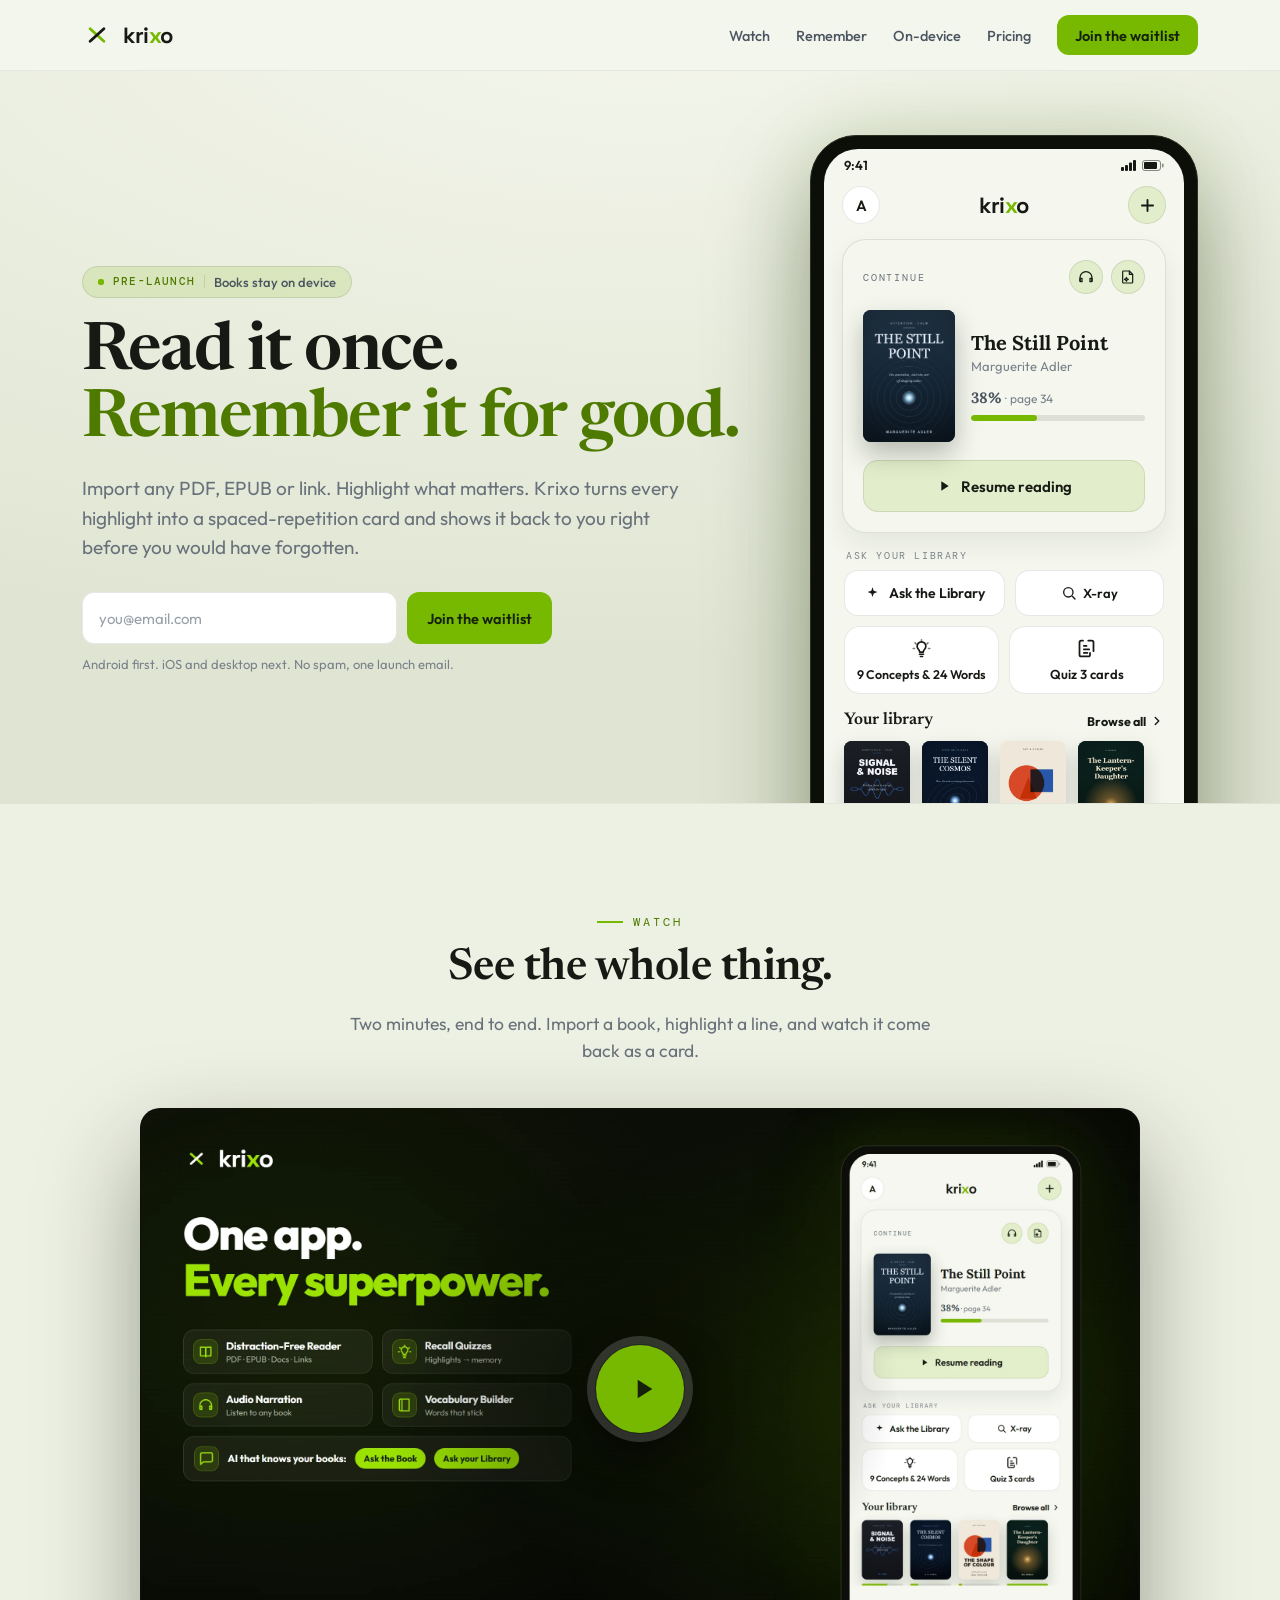
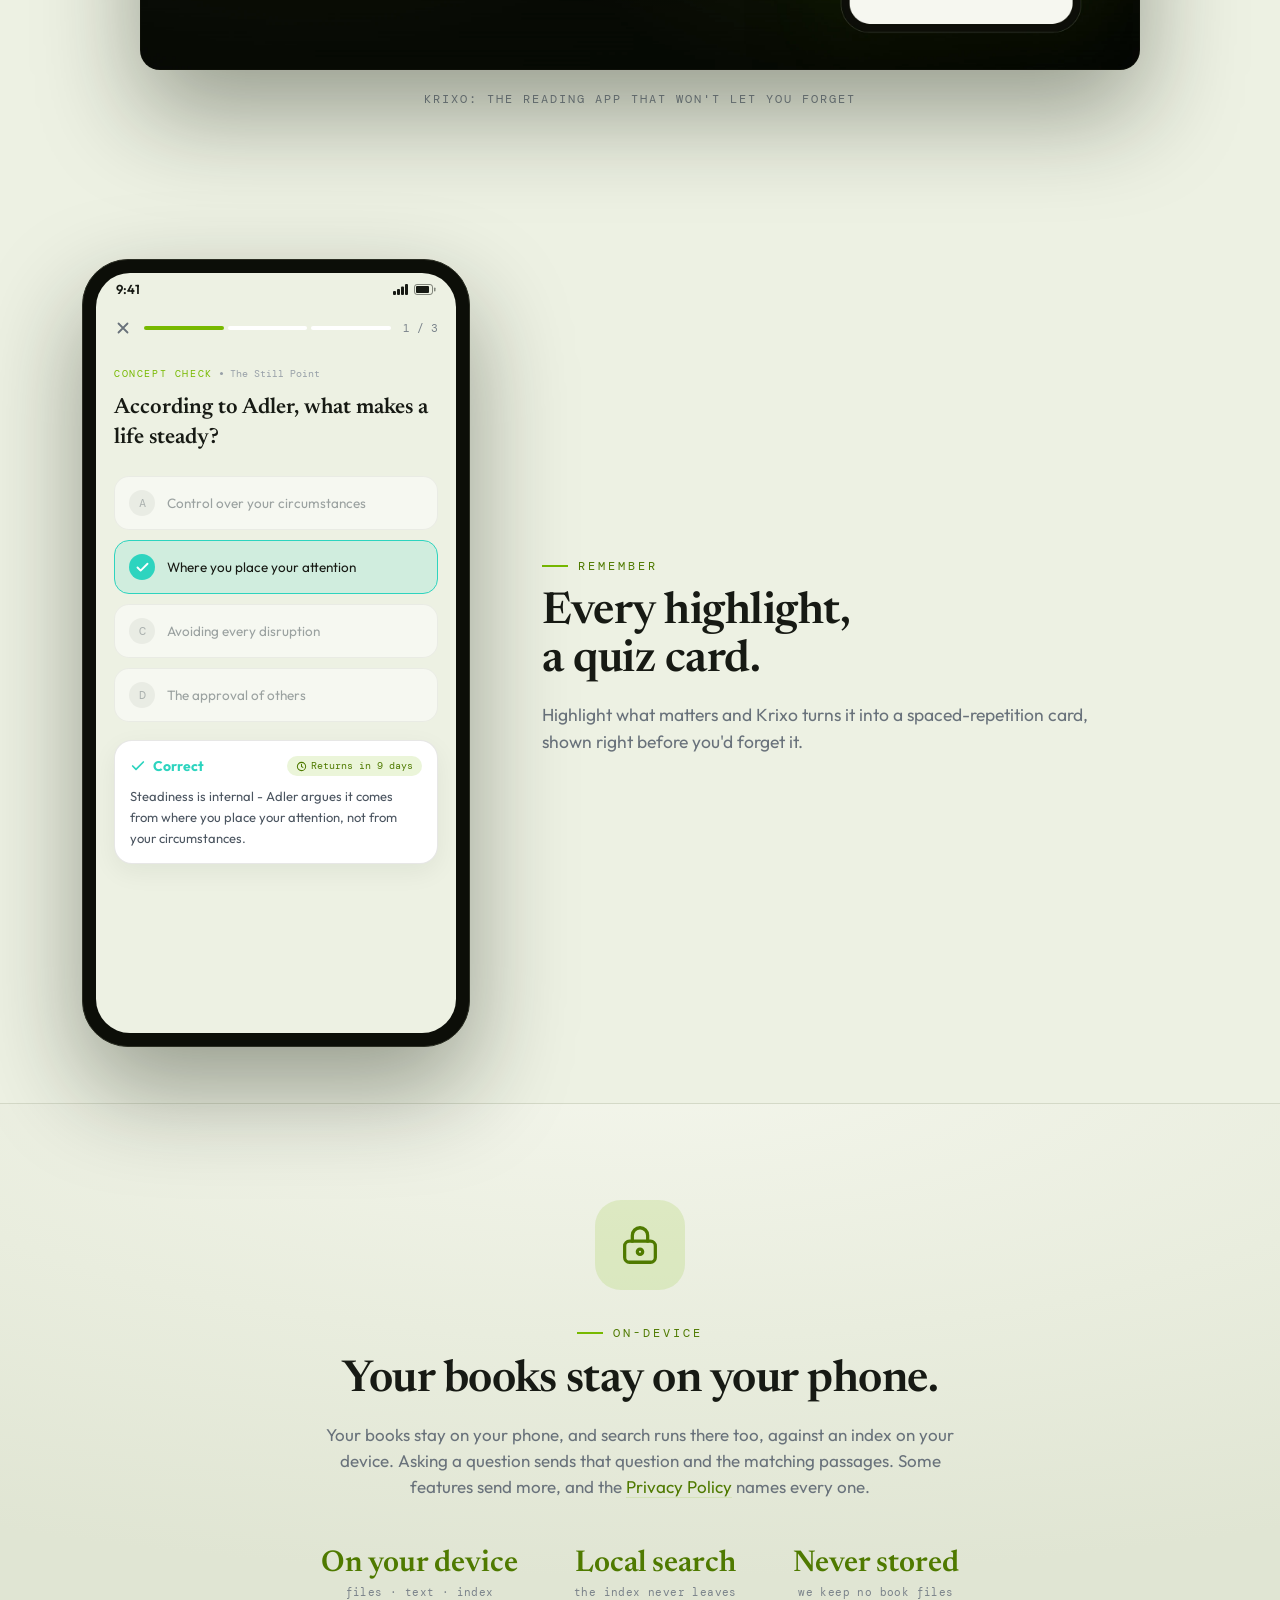
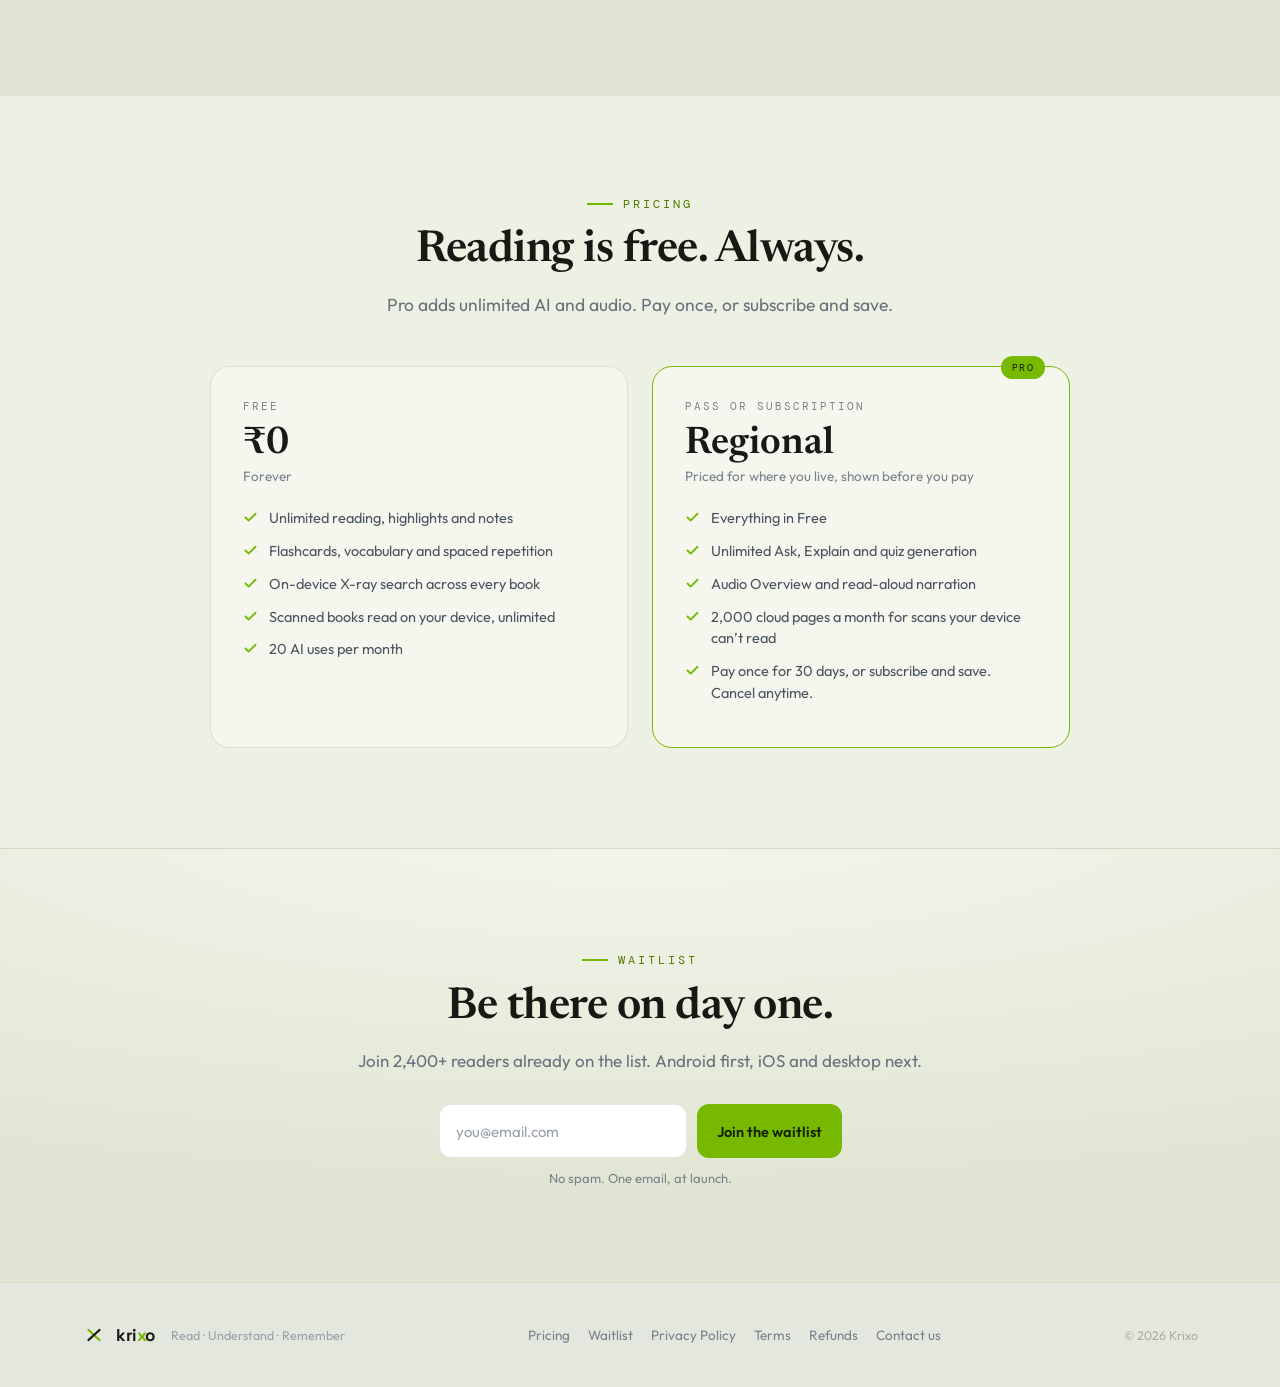
==== commit 852c1dda: "Enhance privacy policy details and clarify subscription cancellation process" ====
--- a/index.html
+++ b/index.html
@@ -319,11 +319,11 @@
     </div>
     <div class="eyebrow" style="justify-content:center"><span class="rule"></span>On-device</div>
     <h2 class="ptitle">Your books stay on your phone.</h2>
-    <p class="psub">Search runs on your device. Only your question and the matching passages ever reach the AI. The full detail is in the <a class="plink" href="/privacy">Privacy Policy</a>.</p>
+    <p class="psub">Your books stay on your phone, and search runs there too, against an index on your device. Asking a question sends that question and the matching passages. Some features send more, and the <a class="plink" href="/privacy">Privacy Policy</a> names every one.</p>
     <div class="stats">
       <div class="stat"><div class="n">On your device</div><div class="d">files &middot; text &middot; index</div></div>
-      <div class="stat"><div class="n">Only matches</div><div class="d">your question + passages</div></div>
-      <div class="stat"><div class="n">Never stored</div><div class="d">the cloud holds no books</div></div>
+      <div class="stat"><div class="n">Local search</div><div class="d">the index never leaves</div></div>
+      <div class="stat"><div class="n">Never stored</div><div class="d">we keep no book files</div></div>
     </div>
   </div>
 </section>
@@ -345,7 +345,8 @@
           <li><svg width="15" height="15" viewBox="0 0 24 24" fill="none" stroke="currentColor" stroke-width="3" stroke-linecap="round" stroke-linejoin="round"><path d="M20 6L9 17l-5-5"/></svg><span>Unlimited reading, highlights and notes</span></li>
           <li><svg width="15" height="15" viewBox="0 0 24 24" fill="none" stroke="currentColor" stroke-width="3" stroke-linecap="round" stroke-linejoin="round"><path d="M20 6L9 17l-5-5"/></svg><span>Flashcards, vocabulary and spaced repetition</span></li>
           <li><svg width="15" height="15" viewBox="0 0 24 24" fill="none" stroke="currentColor" stroke-width="3" stroke-linecap="round" stroke-linejoin="round"><path d="M20 6L9 17l-5-5"/></svg><span>On-device X-ray search across every book</span></li>
-          <li><svg width="15" height="15" viewBox="0 0 24 24" fill="none" stroke="currentColor" stroke-width="3" stroke-linecap="round" stroke-linejoin="round"><path d="M20 6L9 17l-5-5"/></svg><span>5 AI uses per month</span></li>
+          <li><svg width="15" height="15" viewBox="0 0 24 24" fill="none" stroke="currentColor" stroke-width="3" stroke-linecap="round" stroke-linejoin="round"><path d="M20 6L9 17l-5-5"/></svg><span>Scanned books read on your device, unlimited</span></li>
+          <li><svg width="15" height="15" viewBox="0 0 24 24" fill="none" stroke="currentColor" stroke-width="3" stroke-linecap="round" stroke-linejoin="round"><path d="M20 6L9 17l-5-5"/></svg><span>20 AI uses per month</span></li>
         </ul>
       </div>
       <div class="plan pro">
@@ -357,6 +358,7 @@
           <li><svg width="15" height="15" viewBox="0 0 24 24" fill="none" stroke="currentColor" stroke-width="3" stroke-linecap="round" stroke-linejoin="round"><path d="M20 6L9 17l-5-5"/></svg><span>Everything in Free</span></li>
           <li><svg width="15" height="15" viewBox="0 0 24 24" fill="none" stroke="currentColor" stroke-width="3" stroke-linecap="round" stroke-linejoin="round"><path d="M20 6L9 17l-5-5"/></svg><span>Unlimited Ask, Explain and quiz generation</span></li>
           <li><svg width="15" height="15" viewBox="0 0 24 24" fill="none" stroke="currentColor" stroke-width="3" stroke-linecap="round" stroke-linejoin="round"><path d="M20 6L9 17l-5-5"/></svg><span>Audio Overview and read-aloud narration</span></li>
+          <li><svg width="15" height="15" viewBox="0 0 24 24" fill="none" stroke="currentColor" stroke-width="3" stroke-linecap="round" stroke-linejoin="round"><path d="M20 6L9 17l-5-5"/></svg><span>2,000 cloud pages a month for scans your device can’t read</span></li>
           <li><svg width="15" height="15" viewBox="0 0 24 24" fill="none" stroke="currentColor" stroke-width="3" stroke-linecap="round" stroke-linejoin="round"><path d="M20 6L9 17l-5-5"/></svg><span>Pay once for 30 days, or subscribe and save. Cancel anytime.</span></li>
         </ul>
       </div>
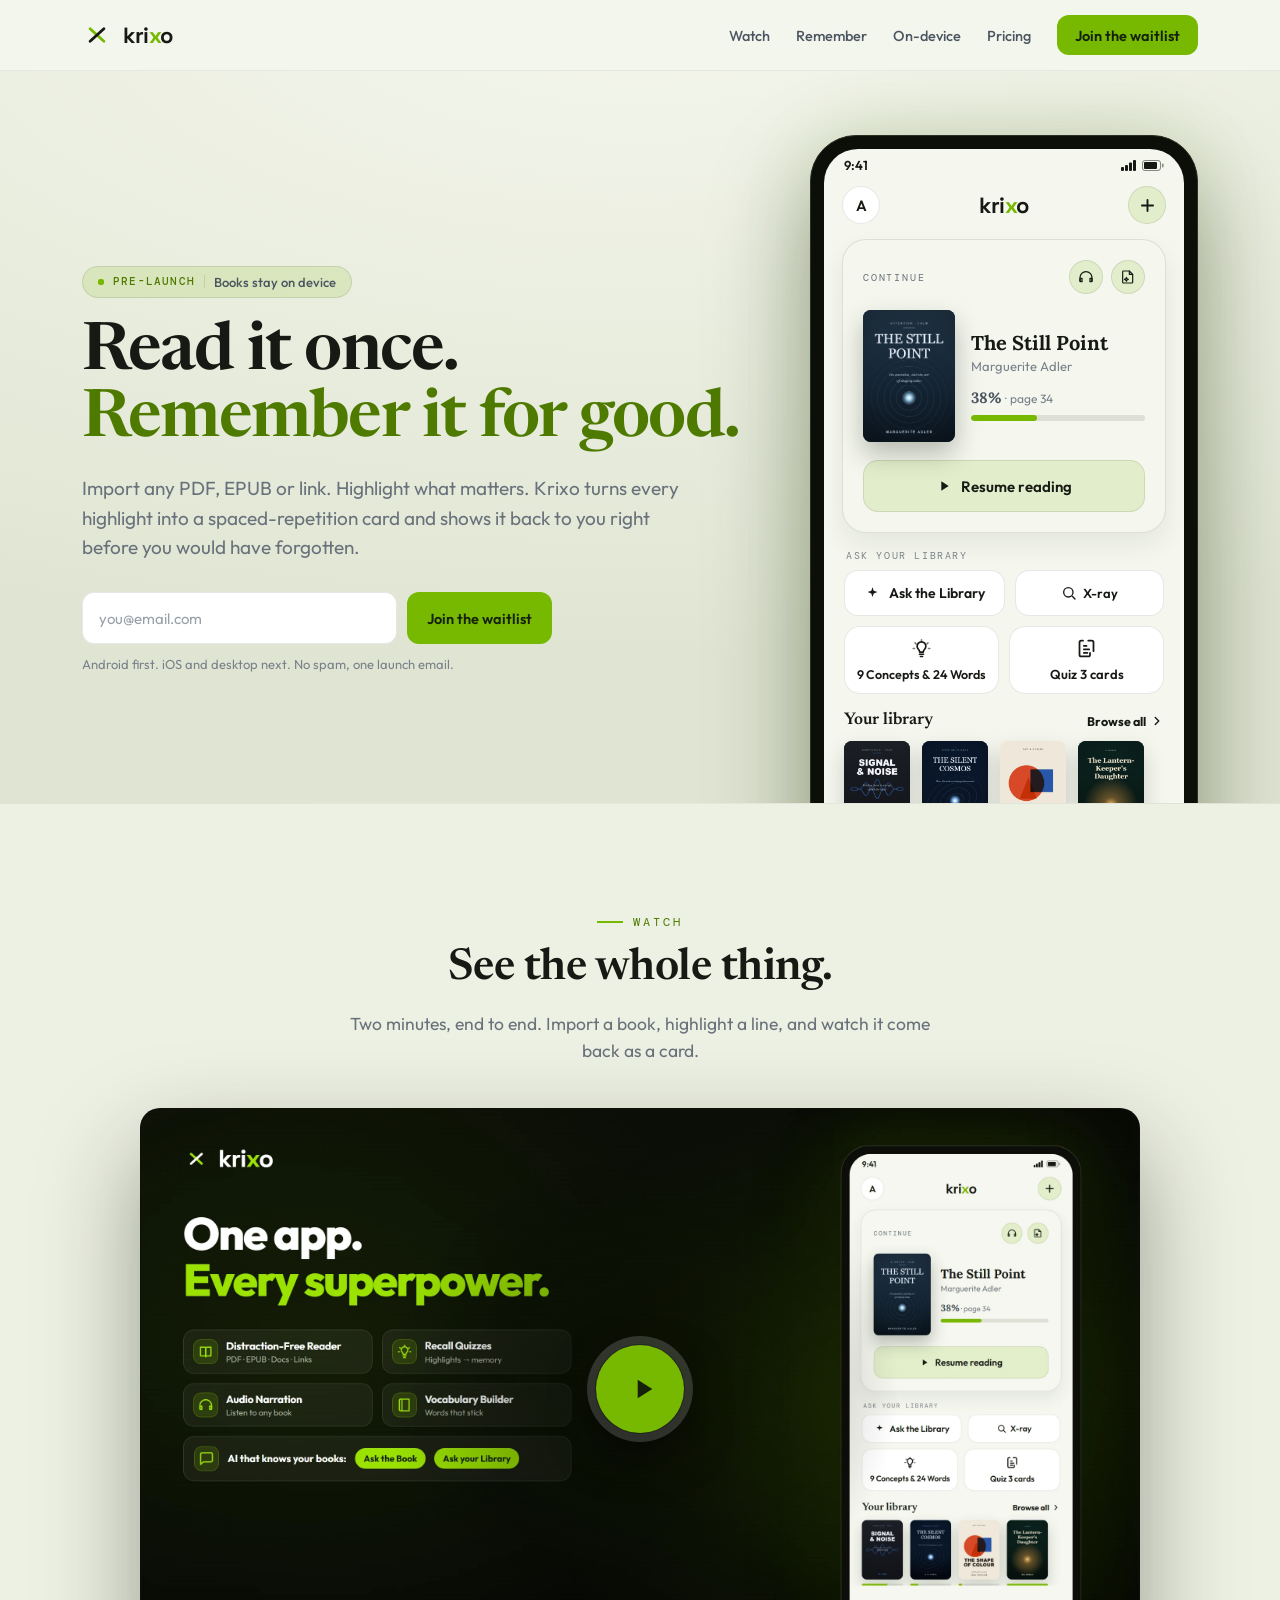
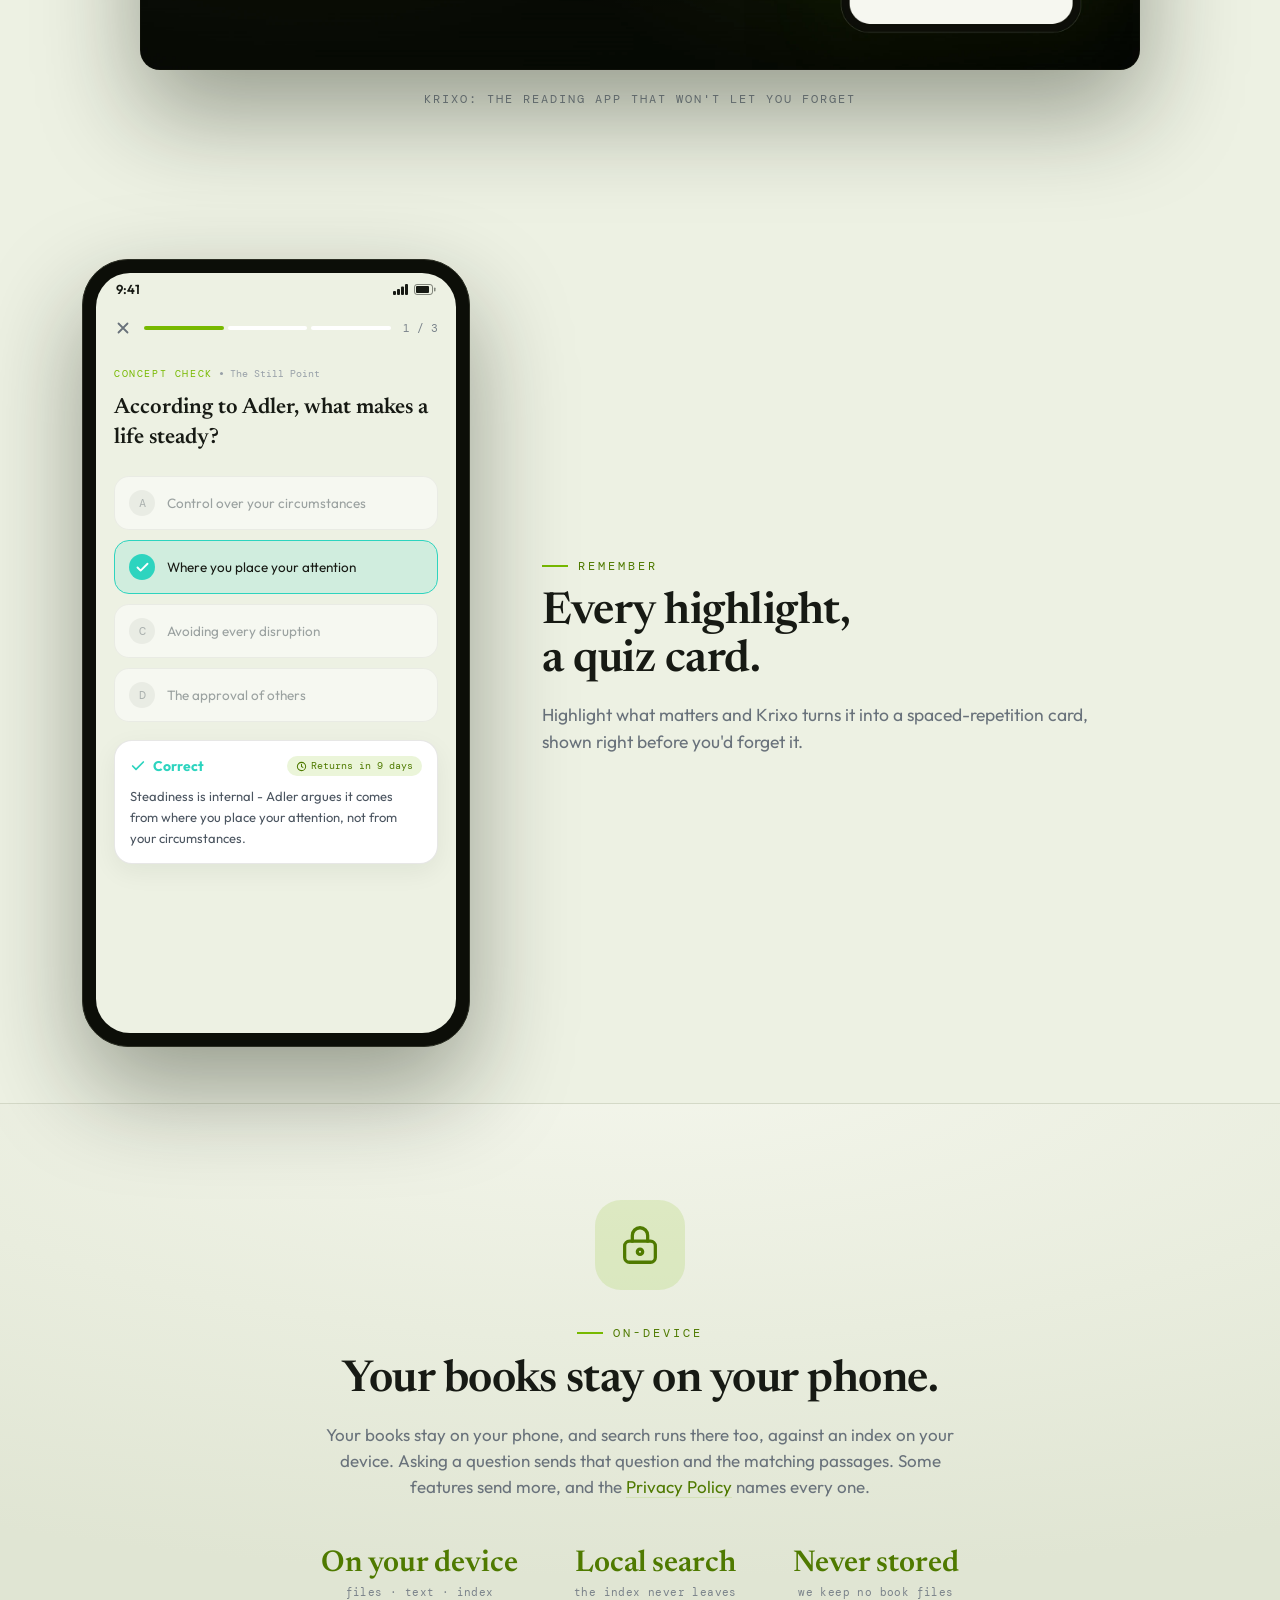
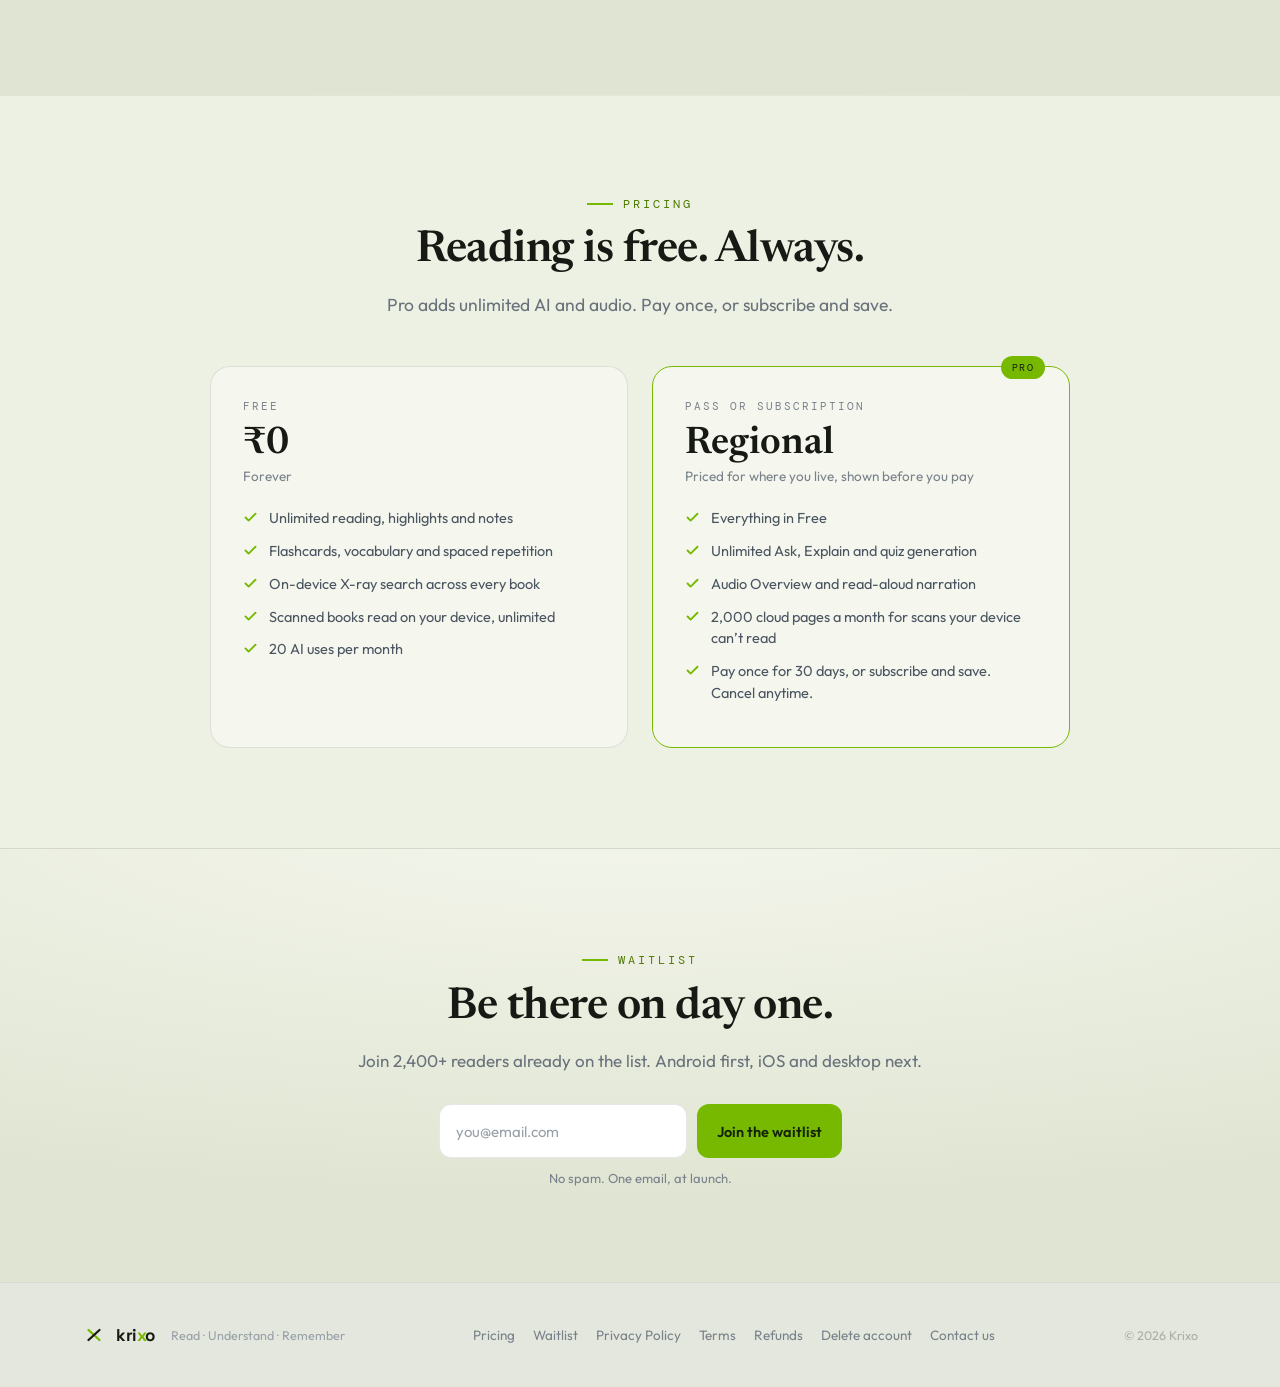
==== commit c4d275fb: "Add "Delete account" link to navigation and create dedicated delete account page" ====
--- a/index.html
+++ b/index.html
@@ -405,6 +405,7 @@
       <a href="/privacy">Privacy Policy</a>
       <a href="/terms">Terms</a>
       <a href="/refunds">Refunds</a>
+      <a href="/delete-account">Delete account</a>
       <a href="mailto:support@krixo.in">Contact us</a>
     </div>
     <span class="copy">&copy; 2026 Krixo</span>
